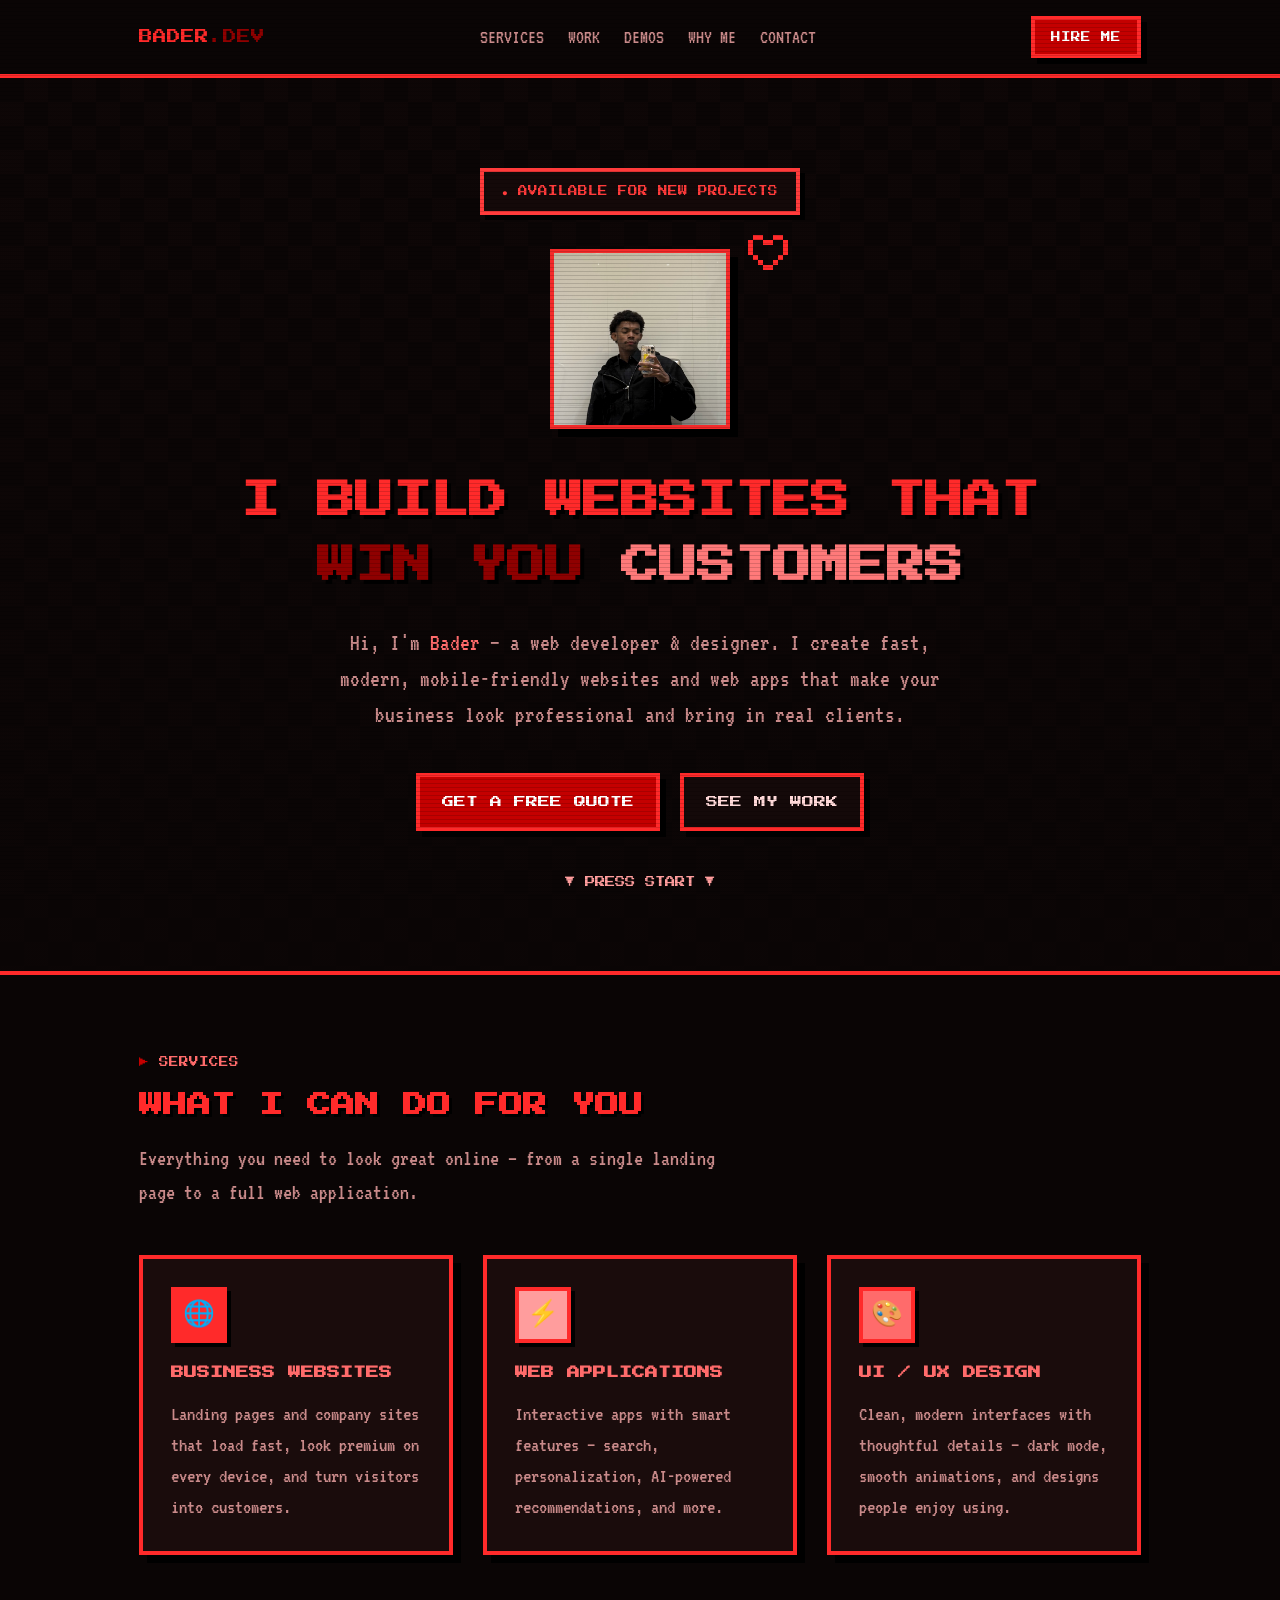
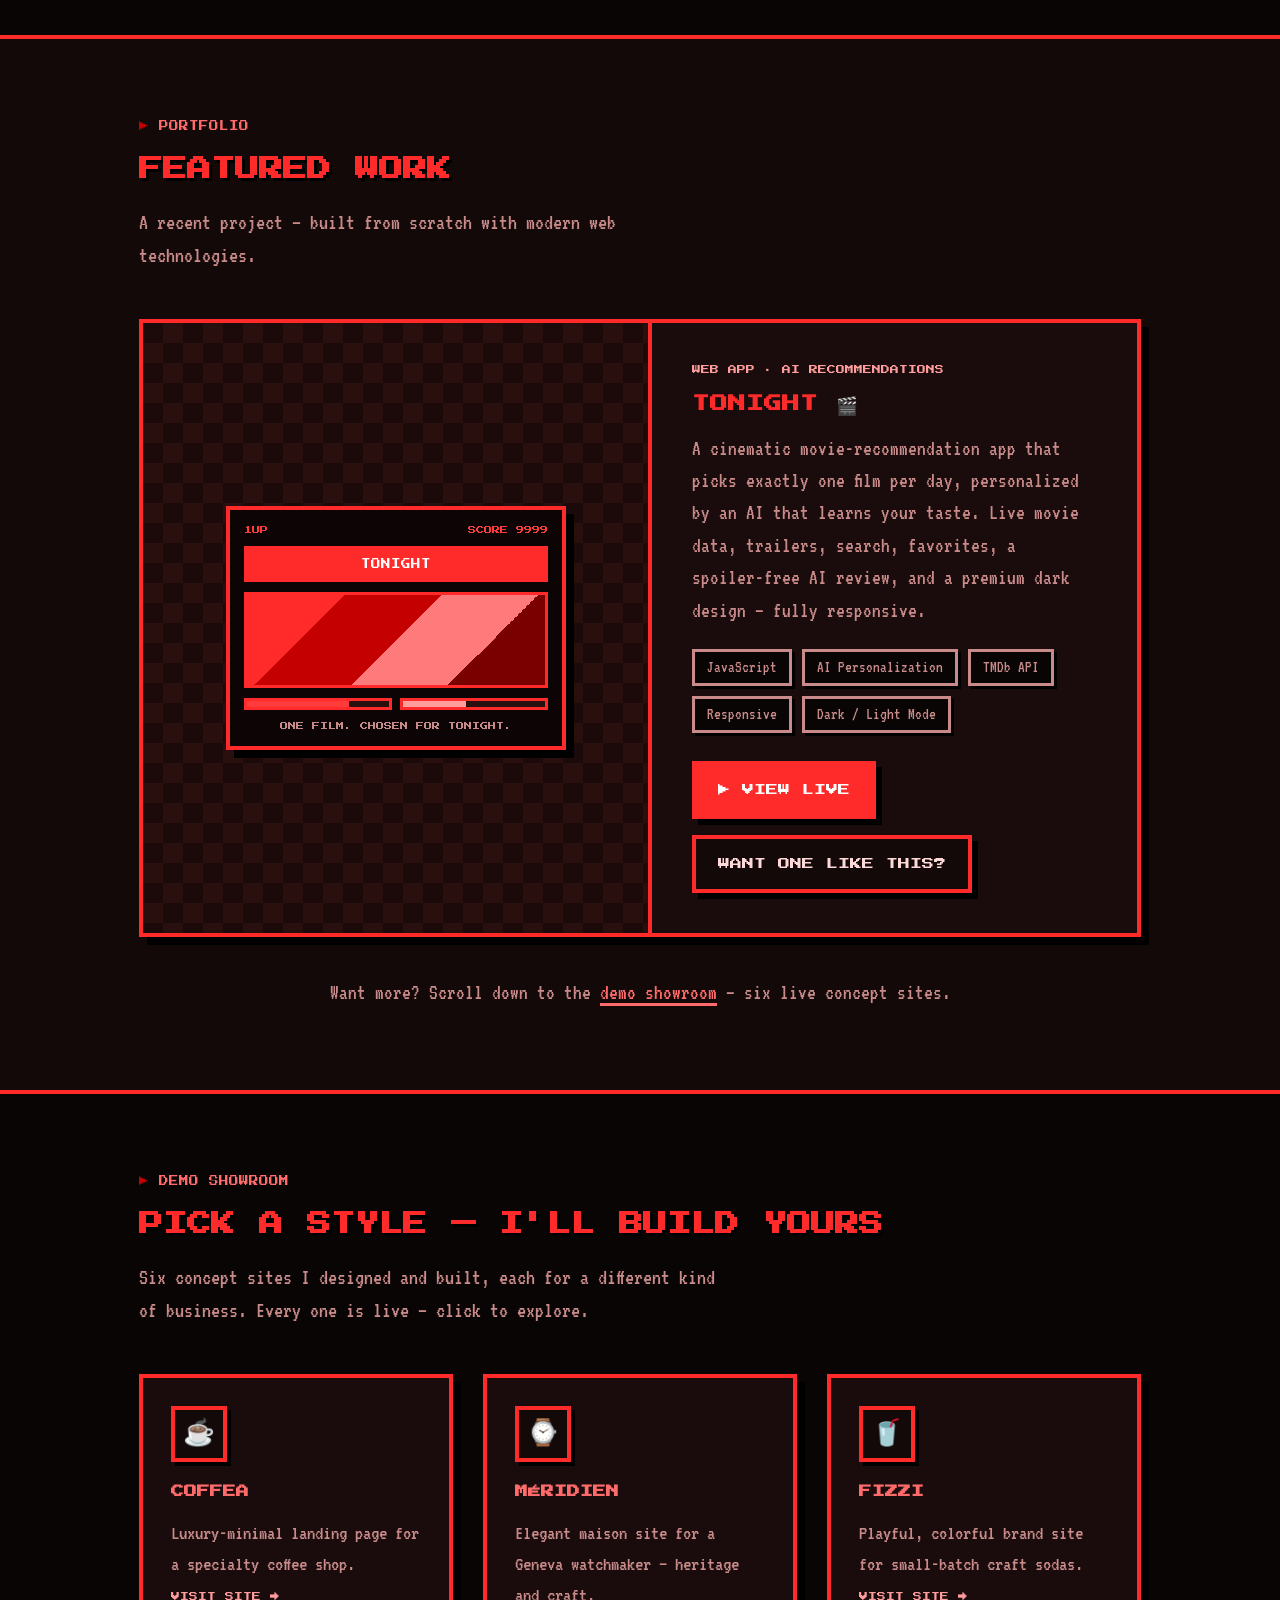
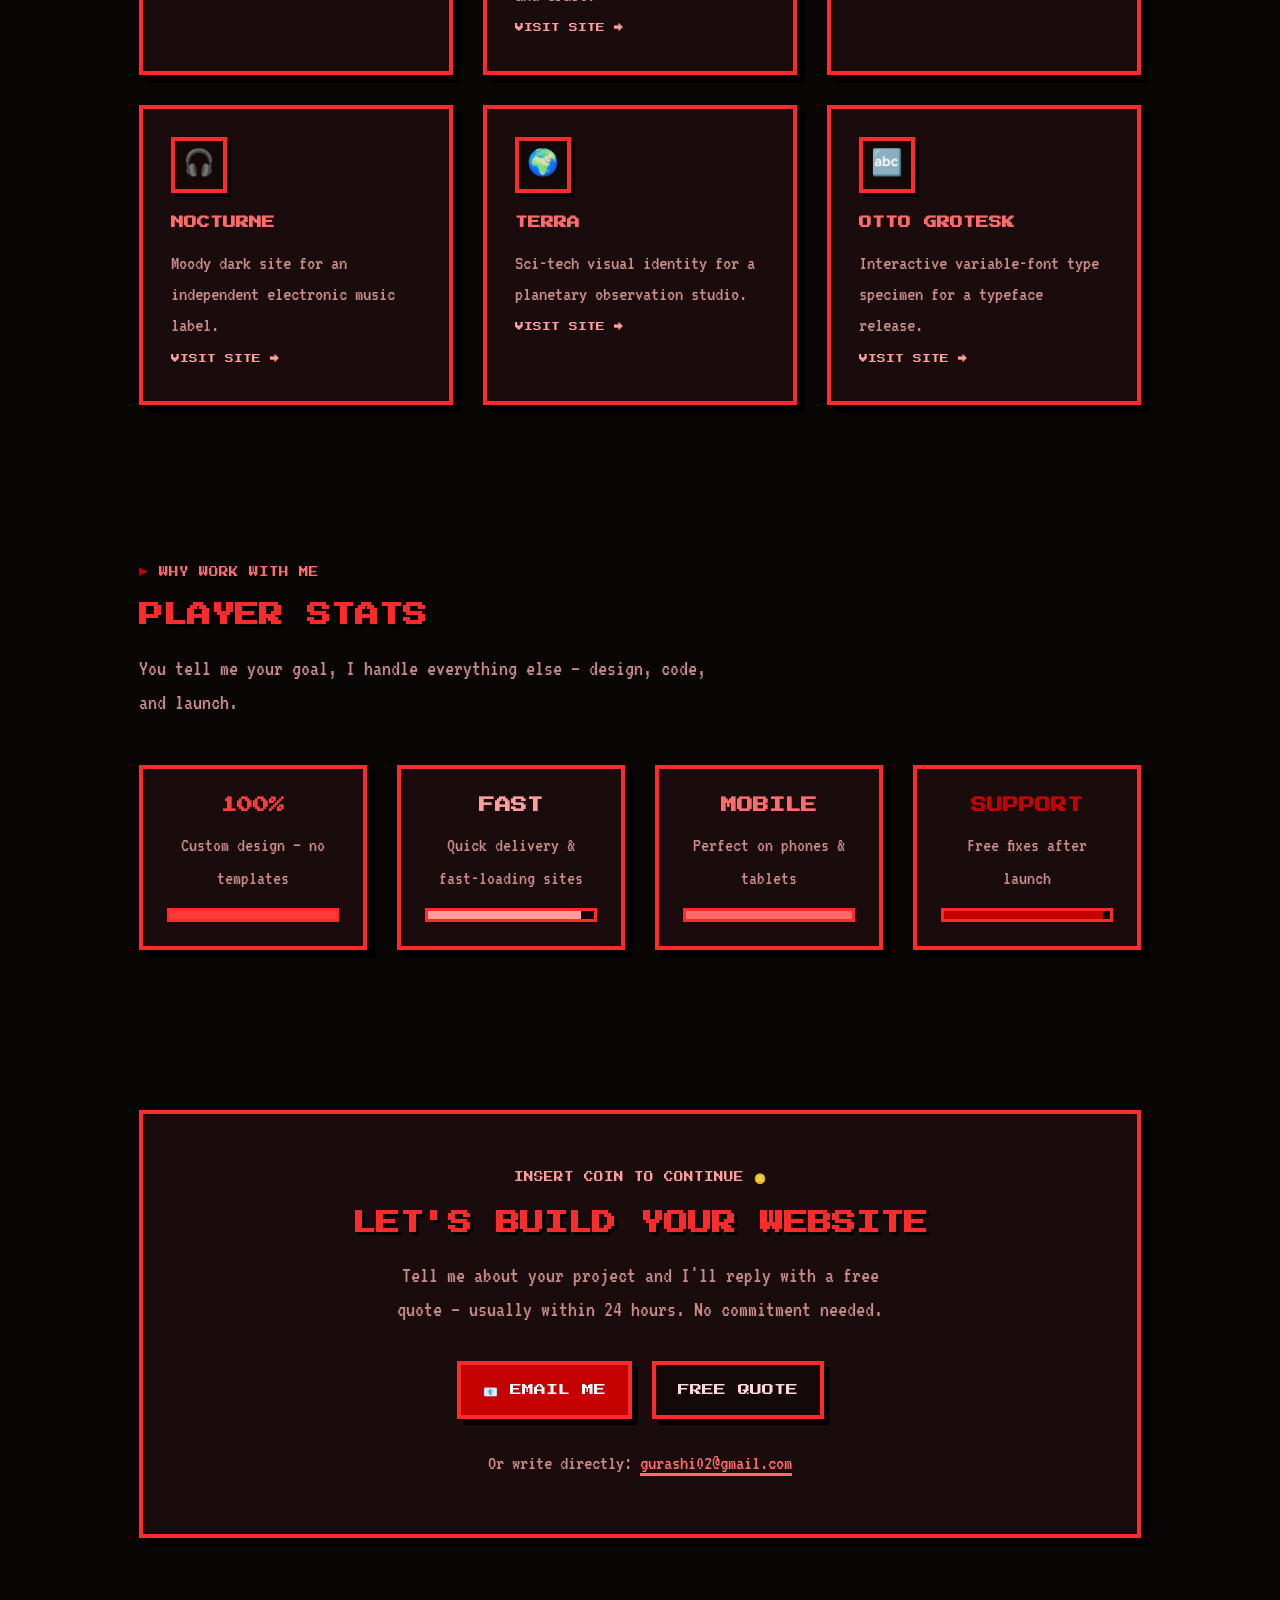
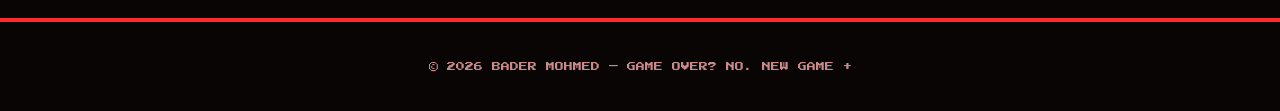
==== index.html @ b9f8f9d8 "Portfolio + six live demo sites Co-Authored-By: Claude Fable 5 <noreply@anthropic.com>" ====
<!DOCTYPE html>
<html lang="en">
<head>
<meta charset="UTF-8" />
<meta name="viewport" content="width=device-width, initial-scale=1.0" />
<title>Bader Mohmed — Web Developer & Designer</title>
<meta name="description" content="I build fast, beautiful websites and web apps that help businesses grow. See my work and get in touch." />
<link rel="preconnect" href="https://fonts.googleapis.com" />
<link rel="preconnect" href="https://fonts.gstatic.com" crossorigin />
<link href="https://fonts.googleapis.com/css2?family=Press+Start+2P&family=VT323&display=swap" rel="stylesheet" />
<style>
  :root {
    --bg: #0a0505;
    --bg-soft: #140909;
    --card: #1a0c0c;
    --text: #ffd9d9;
    --muted: #c98a8a;
    --accent: #ff2a2a;
    --accent-2: #c40000;
    --cyan: #ff6b6b;
    --amber: #ff9d9d;
    --green: #ff3b3b;
    --border: #ff2a2a;
    --px-font: "Press Start 2P", monospace;
    --body-font: "VT323", monospace;
  }
  * { margin: 0; padding: 0; box-sizing: border-box; }
  html { scroll-behavior: smooth; }
  body {
    background: var(--bg);
    color: var(--text);
    font-family: var(--body-font);
    font-size: 1.35rem;
    line-height: 1.5;
    overflow-x: hidden;
    image-rendering: pixelated;
  }
  /* subtle CRT scanlines */
  body::after {
    content: "";
    position: fixed; inset: 0; pointer-events: none; z-index: 100;
    background: repeating-linear-gradient(
      0deg, rgba(0,0,0,.14) 0px, rgba(0,0,0,.14) 1px,
      transparent 1px, transparent 4px);
  }
  a { color: inherit; text-decoration: none; }
  .container { max-width: 1050px; margin: 0 auto; padding: 0 24px; }

  /* ---------- Pixel building blocks ---------- */
  .px-box {
    border: 4px solid var(--border);
    box-shadow: 8px 8px 0 #000;
    background: var(--card);
  }
  .btn {
    display: inline-block;
    font-family: var(--px-font);
    font-size: .75rem;
    padding: 16px 22px;
    border: 4px solid var(--border);
    box-shadow: 6px 6px 0 #000;
    cursor: pointer;
    transition: none;
    text-transform: uppercase;
  }
  .btn:hover { transform: translate(2px, 2px); box-shadow: 4px 4px 0 #000; }
  .btn:active { transform: translate(6px, 6px); box-shadow: 0 0 0 #000; }
  .btn-primary { background: var(--accent-2); color: #fff; }
  .btn-secondary { background: var(--accent); color: #fff; }
  .btn-ghost { background: var(--bg-soft); color: var(--text); }

  /* ---------- Nav ---------- */
  nav {
    position: sticky; top: 0; z-index: 50;
    background: var(--bg);
    border-bottom: 4px solid var(--border);
  }
  .nav-inner {
    display: flex; align-items: center; justify-content: space-between;
    padding: 16px 24px; max-width: 1050px; margin: 0 auto;
  }
  .logo { font-family: var(--px-font); font-size: .85rem; color: var(--accent); }
  .logo span { color: #8f0000; }
  .nav-links { display: flex; gap: 24px; font-size: 1.25rem; color: var(--muted); text-transform: uppercase; }
  .nav-links a:hover { color: var(--cyan); }
  .nav-cta { padding: 10px 16px; font-size: .6rem; }

  /* ---------- Hero ---------- */
  header {
    position: relative;
    padding: 90px 0 80px;
    text-align: center;
    background:
      linear-gradient(rgba(10,5,5,.82), rgba(10,5,5,.95)),
      repeating-conic-gradient(#1f0d0d 0% 25%, #0a0505 0% 50%) 0 0 / 48px 48px;
    border-bottom: 4px solid var(--border);
  }
  .badge {
    display: inline-block;
    font-family: var(--px-font); font-size: .6rem;
    padding: 12px 18px; margin-bottom: 34px;
    background: var(--bg-soft); color: var(--green);
    border: 4px solid var(--green);
    box-shadow: 5px 5px 0 #000;
  }
  .badge .dot { animation: blink 1s steps(2, start) infinite; }
  @keyframes blink { to { visibility: hidden; } }
  h1 {
    font-family: var(--px-font);
    font-size: clamp(1.3rem, 4.2vw, 2.4rem);
    line-height: 1.7;
    margin-bottom: 26px;
    color: var(--accent);
    text-shadow: 4px 4px 0 #000;
  }
  h1 .p1 { color: #ff7a7a; }
  h1 .p2 { color: #8f0000; }
  .sub {
    color: var(--muted); font-size: 1.5rem; max-width: 640px; margin: 0 auto 40px;
  }
  .sub b { color: var(--cyan); font-weight: normal; }
  .hero-actions { display: flex; gap: 20px; justify-content: center; flex-wrap: wrap; }
  .press-start {
    margin-top: 44px;
    font-family: var(--px-font); font-size: .65rem; color: var(--amber);
    animation: blink 1.2s steps(2, start) infinite;
  }

  /* hero photo in a pixel frame */
  .avatar-wrap { position: relative; width: 180px; margin: 0 auto 40px; }
  .avatar {
    display: block; width: 180px; aspect-ratio: 1 / 1;
    object-fit: cover; object-position: 50% 20%;
    image-rendering: auto;
    border: 4px solid var(--border);
    box-shadow: 8px 8px 0 #000;
    filter: saturate(.9) contrast(1.05);
  }
  /* small pixel heart pinned to the frame corner */
  .avatar-heart {
    position: absolute; top: -14px; right: -18px;
    width: 5px; height: 5px;
    box-shadow:
      10px 0 var(--accent), 15px 0 var(--accent), 30px 0 var(--accent), 35px 0 var(--accent),
      5px 5px var(--accent), 20px 5px var(--accent), 25px 5px var(--accent), 40px 5px var(--accent),
      5px 10px var(--accent), 40px 10px var(--accent),
      5px 15px var(--accent), 40px 15px var(--accent),
      10px 20px var(--accent), 35px 20px var(--accent),
      15px 25px var(--accent), 30px 25px var(--accent),
      20px 30px var(--accent), 25px 30px var(--accent);
  }

  /* ---------- Sections ---------- */
  section { padding: 80px 0; }
  .section-tag {
    font-family: var(--px-font); font-size: .6rem;
    color: var(--cyan); margin-bottom: 16px; text-transform: uppercase;
  }
  .section-tag::before { content: "▶ "; color: var(--accent-2); }
  h2 {
    font-family: var(--px-font);
    font-size: clamp(1rem, 3vw, 1.5rem);
    line-height: 1.7; margin-bottom: 16px;
    color: var(--accent);
    text-shadow: 3px 3px 0 #000;
  }
  .section-sub { color: var(--muted); font-size: 1.4rem; max-width: 600px; margin-bottom: 46px; }

  /* ---------- Services ---------- */
  .grid-3 { display: grid; grid-template-columns: repeat(auto-fit, minmax(260px, 1fr)); gap: 30px; }
  .card { padding: 28px; }
  .card:hover { transform: translate(2px, 2px); box-shadow: 6px 6px 0 #000; }
  .card .icon {
    width: 56px; height: 56px;
    display: flex; align-items: center; justify-content: center;
    font-size: 1.6rem; margin-bottom: 20px;
    border: 4px solid var(--border); box-shadow: 4px 4px 0 #000;
  }
  .card:nth-child(1) .icon { background: var(--accent); }
  .card:nth-child(2) .icon { background: var(--amber); }
  .card:nth-child(3) .icon { background: var(--cyan); }
  .card h3 { font-family: var(--px-font); font-size: .8rem; line-height: 1.6; margin-bottom: 14px; color: var(--cyan); }
  .card p { color: var(--muted); font-size: 1.3rem; }

  /* ---------- Work ---------- */
  .work { background: var(--bg-soft); border-top: 4px solid var(--border); border-bottom: 4px solid var(--border); }
  .project {
    display: grid; grid-template-columns: 1.05fr 1fr; gap: 0;
    overflow: hidden;
  }
  .project-visual {
    background:
      repeating-conic-gradient(#2a0f0f 0% 25%, #1c0a0a 0% 50%) 0 0 / 40px 40px;
    display: flex; align-items: center; justify-content: center;
    min-height: 300px; border-right: 4px solid var(--border);
    padding: 30px;
  }
  .arcade {
    width: 100%; max-width: 340px;
    background: #0d0505; border: 4px solid var(--border);
    box-shadow: 8px 8px 0 #000;
    padding: 14px;
    font-family: var(--px-font);
  }
  .arcade .screen-top {
    display: flex; justify-content: space-between;
    font-size: .5rem; color: var(--green); margin-bottom: 10px;
  }
  .arcade .marquee {
    background: var(--accent); color: #fff; text-align: center;
    font-size: .6rem; padding: 8px 4px; border: 3px solid var(--border);
    margin-bottom: 10px;
  }
  .arcade .poster {
    height: 96px; margin-bottom: 10px; border: 3px solid var(--border);
    background:
      linear-gradient(135deg, #ff2a2a 0 25%, #c40000 25% 50%, #ff7a7a 50% 75%, #7a0000 75% 100%);
  }
  .arcade .row { display: flex; gap: 8px; }
  .arcade .bar { flex: 1; height: 12px; border: 3px solid var(--border); background: #2a0f0f; position: relative; }
  .arcade .bar i { position: absolute; inset: 0; width: 72%; background: var(--green); }
  .arcade .bar.b2 i { width: 45%; background: var(--amber); }
  .arcade .caption { font-size: .5rem; color: var(--muted); margin-top: 10px; text-align: center; }
  .project-info { padding: 40px; }
  .project-info .kind { font-family: var(--px-font); font-size: .55rem; color: var(--amber); margin-bottom: 14px; text-transform: uppercase; }
  .project-info h3 { font-family: var(--px-font); font-size: 1.1rem; margin-bottom: 16px; color: var(--accent); }
  .project-info p { color: var(--muted); font-size: 1.35rem; margin-bottom: 22px; }
  .tags { display: flex; flex-wrap: wrap; gap: 10px; margin-bottom: 28px; }
  .tags span {
    font-size: 1.05rem; padding: 3px 12px;
    background: var(--bg); border: 3px solid var(--muted); color: var(--muted);
    box-shadow: 3px 3px 0 #000;
  }
  .more-note {
    margin-top: 40px; text-align: center; color: var(--muted); font-size: 1.35rem;
  }
  .more-note a { color: var(--cyan); border-bottom: 3px solid var(--cyan); }
  .project-actions { display: flex; gap: 16px; flex-wrap: wrap; }

  /* ---------- Demo showroom ---------- */
  .demo-card { display: block; }
  .demo-card .visit {
    display: inline-block; margin-top: 6px;
    font-family: var(--px-font); font-size: .55rem; color: var(--amber);
  }
  .demo-card:hover .visit { color: var(--cyan); }
  .demo-card .icon { background: var(--bg-soft) !important; }

  /* ---------- Why me (stats as game HUD) ---------- */
  .stats { display: grid; grid-template-columns: repeat(auto-fit, minmax(200px, 1fr)); gap: 30px; }
  .stat { padding: 24px; text-align: center; }
  .stat b {
    display: block; font-family: var(--px-font); font-size: 1rem;
    margin-bottom: 12px;
  }
  .stat:nth-child(1) b { color: var(--green); }
  .stat:nth-child(2) b { color: var(--amber); }
  .stat:nth-child(3) b { color: var(--cyan); }
  .stat:nth-child(4) b { color: var(--accent-2); }
  .stat span { color: var(--muted); font-size: 1.25rem; }
  .hp { margin-top: 14px; height: 14px; border: 3px solid var(--border); background: #0d0505; position: relative; }
  .hp i { position: absolute; inset: 0; background: var(--green); }
  .stat:nth-child(2) .hp i { background: var(--amber); width: 92%; }
  .stat:nth-child(3) .hp i { background: var(--cyan); width: 100%; }
  .stat:nth-child(4) .hp i { background: var(--accent-2); width: 96%; }

  /* ---------- Contact ---------- */
  .contact-card {
    padding: 56px 40px; text-align: center;
    background: var(--card);
  }
  .contact-card h2 { margin-bottom: 16px; }
  .contact-card p { color: var(--muted); font-size: 1.4rem; max-width: 520px; margin: 0 auto 34px; }
  .contact-actions { display: flex; gap: 20px; justify-content: center; flex-wrap: wrap; }
  .email-line { margin-top: 28px; color: var(--muted); font-size: 1.3rem; }
  .email-line a { color: var(--cyan); border-bottom: 3px solid var(--cyan); }
  .coin { font-family: var(--px-font); font-size: .6rem; color: var(--amber); margin-bottom: 18px; }

  footer {
    padding: 30px 0; text-align: center; color: var(--muted);
    font-size: 1.2rem; border-top: 4px solid var(--border);
  }
  footer .px { font-family: var(--px-font); font-size: .55rem; }

  @media (max-width: 820px) {
    .nav-links { display: none; }
    .project { grid-template-columns: 1fr; }
    .project-visual { border-right: none; border-bottom: 4px solid var(--border); min-height: 240px; }
    .project-info { padding: 28px 22px; }
    header { padding: 70px 0 60px; }
    section { padding: 60px 0; }
    .px-box { box-shadow: 6px 6px 0 #000; }
  }
</style>
</head>
<body>

<nav>
  <div class="nav-inner">
    <div class="logo">BADER<span>.DEV</span></div>
    <div class="nav-links">
      <a href="#services">Services</a>
      <a href="#work">Work</a>
      <a href="#showroom">Demos</a>
      <a href="#why">Why me</a>
      <a href="#contact">Contact</a>
    </div>
    <a class="btn btn-primary nav-cta" href="#contact">Hire me</a>
  </div>
</nav>

<header>
  <div class="container">
    <div class="badge"><span class="dot">●</span> AVAILABLE FOR NEW PROJECTS</div>
    <div class="avatar-wrap">
      <img class="avatar" src="me.jpg" alt="Bader Mohmed — web developer" />
      <div class="avatar-heart"></div>
    </div>
    <h1>I BUILD WEBSITES THAT<br /><span class="p2">WIN YOU</span> <span class="p1">CUSTOMERS</span></h1>
    <p class="sub">
      Hi, I'm <b>Bader</b> — a web developer &amp; designer. I create fast, modern,
      mobile-friendly websites and web apps that make your business look
      professional and bring in real clients.
    </p>
    <div class="hero-actions">
      <a class="btn btn-primary" href="#contact">Get a free quote</a>
      <a class="btn btn-ghost" href="#work">See my work</a>
    </div>
    <div class="press-start">▼ PRESS START ▼</div>
  </div>
</header>

<section id="services">
  <div class="container">
    <div class="section-tag">Services</div>
    <h2>WHAT I CAN DO FOR YOU</h2>
    <p class="section-sub">Everything you need to look great online — from a single landing page to a full web application.</p>
    <div class="grid-3">
      <div class="card px-box">
        <div class="icon">🌐</div>
        <h3>BUSINESS WEBSITES</h3>
        <p>Landing pages and company sites that load fast, look premium on every device, and turn visitors into customers.</p>
      </div>
      <div class="card px-box">
        <div class="icon">⚡</div>
        <h3>WEB APPLICATIONS</h3>
        <p>Interactive apps with smart features — search, personalization, AI-powered recommendations, and more.</p>
      </div>
      <div class="card px-box">
        <div class="icon">🎨</div>
        <h3>UI / UX DESIGN</h3>
        <p>Clean, modern interfaces with thoughtful details — dark mode, smooth animations, and designs people enjoy using.</p>
      </div>
    </div>
  </div>
</section>

<section id="work" class="work">
  <div class="container">
    <div class="section-tag">Portfolio</div>
    <h2>FEATURED WORK</h2>
    <p class="section-sub">A recent project — built from scratch with modern web technologies.</p>

    <div class="project px-box">
      <div class="project-visual">
        <div class="arcade">
          <div class="screen-top"><span>1UP</span><span>SCORE 9999</span></div>
          <div class="marquee">TONIGHT</div>
          <div class="poster"></div>
          <div class="row">
            <div class="bar"><i></i></div>
            <div class="bar b2"><i></i></div>
          </div>
          <div class="caption">ONE FILM. CHOSEN FOR TONIGHT.</div>
        </div>
      </div>
      <div class="project-info">
        <div class="kind">WEB APP · AI RECOMMENDATIONS</div>
        <h3>TONIGHT 🎬</h3>
        <p>
          A cinematic movie-recommendation app that picks exactly one film per
          day, personalized by an AI that learns your taste. Live movie data,
          trailers, search, favorites, a spoiler-free AI review, and a premium
          dark design — fully responsive.
        </p>
        <div class="tags">
          <span>JavaScript</span><span>AI Personalization</span><span>TMDb API</span>
          <span>Responsive</span><span>Dark / Light Mode</span>
        </div>
        <div class="project-actions">
          <a class="btn btn-secondary" href="https://ninety9999.github.io/tonight/" target="_blank" rel="noopener">▶ View live</a>
          <a class="btn btn-ghost" href="#contact">Want one like this?</a>
        </div>
      </div>
    </div>

    <p class="more-note">Want more? Scroll down to the <a href="#showroom">demo showroom</a> — six live concept sites.</p>
  </div>
</section>

<section id="showroom">
  <div class="container">
    <div class="section-tag">Demo showroom</div>
    <h2>PICK A STYLE — I'LL BUILD YOURS</h2>
    <p class="section-sub">Six concept sites I designed and built, each for a different kind of business. Every one is live — click to explore.</p>
    <div class="grid-3">
      <a class="card px-box demo-card" href="coffea/" target="_blank" rel="noopener">
        <div class="icon">☕</div>
        <h3>COFFEA</h3>
        <p>Luxury-minimal landing page for a specialty coffee shop.</p>
        <span class="visit">VISIT SITE →</span>
      </a>
      <a class="card px-box demo-card" href="meridien/" target="_blank" rel="noopener">
        <div class="icon">⌚</div>
        <h3>MÉRIDIEN</h3>
        <p>Elegant maison site for a Geneva watchmaker — heritage and craft.</p>
        <span class="visit">VISIT SITE →</span>
      </a>
      <a class="card px-box demo-card" href="bonbon/" target="_blank" rel="noopener">
        <div class="icon">🥤</div>
        <h3>FIZZI</h3>
        <p>Playful, colorful brand site for small-batch craft sodas.</p>
        <span class="visit">VISIT SITE →</span>
      </a>
      <a class="card px-box demo-card" href="nocturne/" target="_blank" rel="noopener">
        <div class="icon">🎧</div>
        <h3>NOCTURNE</h3>
        <p>Moody dark site for an independent electronic music label.</p>
        <span class="visit">VISIT SITE →</span>
      </a>
      <a class="card px-box demo-card" href="terra/" target="_blank" rel="noopener">
        <div class="icon">🌍</div>
        <h3>TERRA</h3>
        <p>Sci-tech visual identity for a planetary observation studio.</p>
        <span class="visit">VISIT SITE →</span>
      </a>
      <a class="card px-box demo-card" href="otto/" target="_blank" rel="noopener">
        <div class="icon">🔤</div>
        <h3>OTTO GROTESK</h3>
        <p>Interactive variable-font type specimen for a typeface release.</p>
        <span class="visit">VISIT SITE →</span>
      </a>
    </div>
  </div>
</section>

<section id="why">
  <div class="container">
    <div class="section-tag">Why work with me</div>
    <h2>PLAYER STATS</h2>
    <p class="section-sub">You tell me your goal, I handle everything else — design, code, and launch.</p>
    <div class="stats">
      <div class="stat px-box"><b>100%</b><span>Custom design — no templates</span><div class="hp"><i></i></div></div>
      <div class="stat px-box"><b>FAST</b><span>Quick delivery &amp; fast-loading sites</span><div class="hp"><i></i></div></div>
      <div class="stat px-box"><b>MOBILE</b><span>Perfect on phones &amp; tablets</span><div class="hp"><i></i></div></div>
      <div class="stat px-box"><b>SUPPORT</b><span>Free fixes after launch</span><div class="hp"><i></i></div></div>
    </div>
  </div>
</section>

<section id="contact">
  <div class="container">
    <div class="contact-card px-box">
      <div class="coin">INSERT COIN TO CONTINUE 🪙</div>
      <h2>LET'S BUILD YOUR WEBSITE</h2>
      <p>Tell me about your project and I'll reply with a free quote — usually within 24 hours. No commitment needed.</p>
      <div class="contact-actions">
        <a class="btn btn-primary" href="mailto:gurashi02@gmail.com?subject=Website%20project%20inquiry">📧 Email me</a>
        <a class="btn btn-ghost" href="mailto:gurashi02@gmail.com?subject=Free%20quote%20request&body=Hi%20Bader%2C%0A%0AI%20need%20a%20website%20for...">Free quote</a>
      </div>
      <div class="email-line">Or write directly: <a href="mailto:gurashi02@gmail.com">gurashi02@gmail.com</a></div>
    </div>
  </div>
</section>

<footer>
  <div class="container">
    <span class="px">© 2026 BADER MOHMED — GAME OVER? NO. NEW GAME +</span>
  </div>
</footer>

</body>
</html>
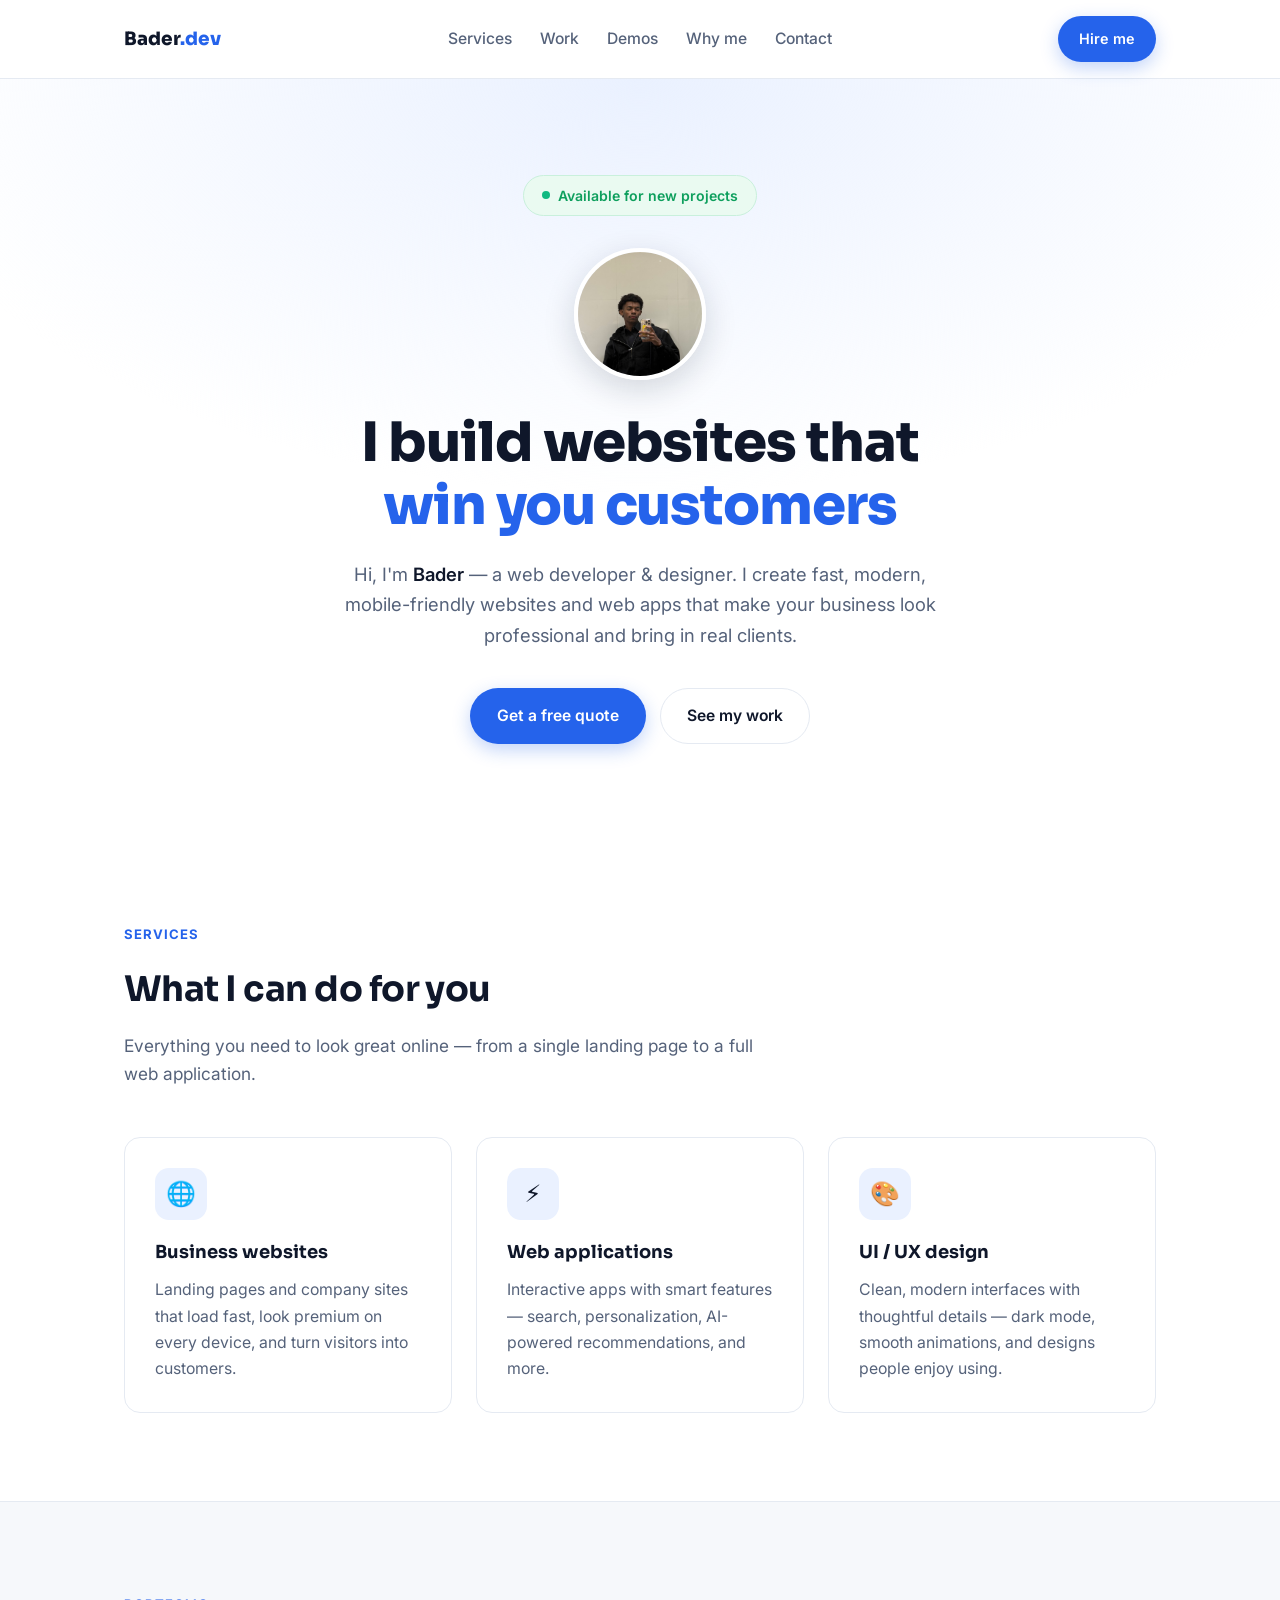
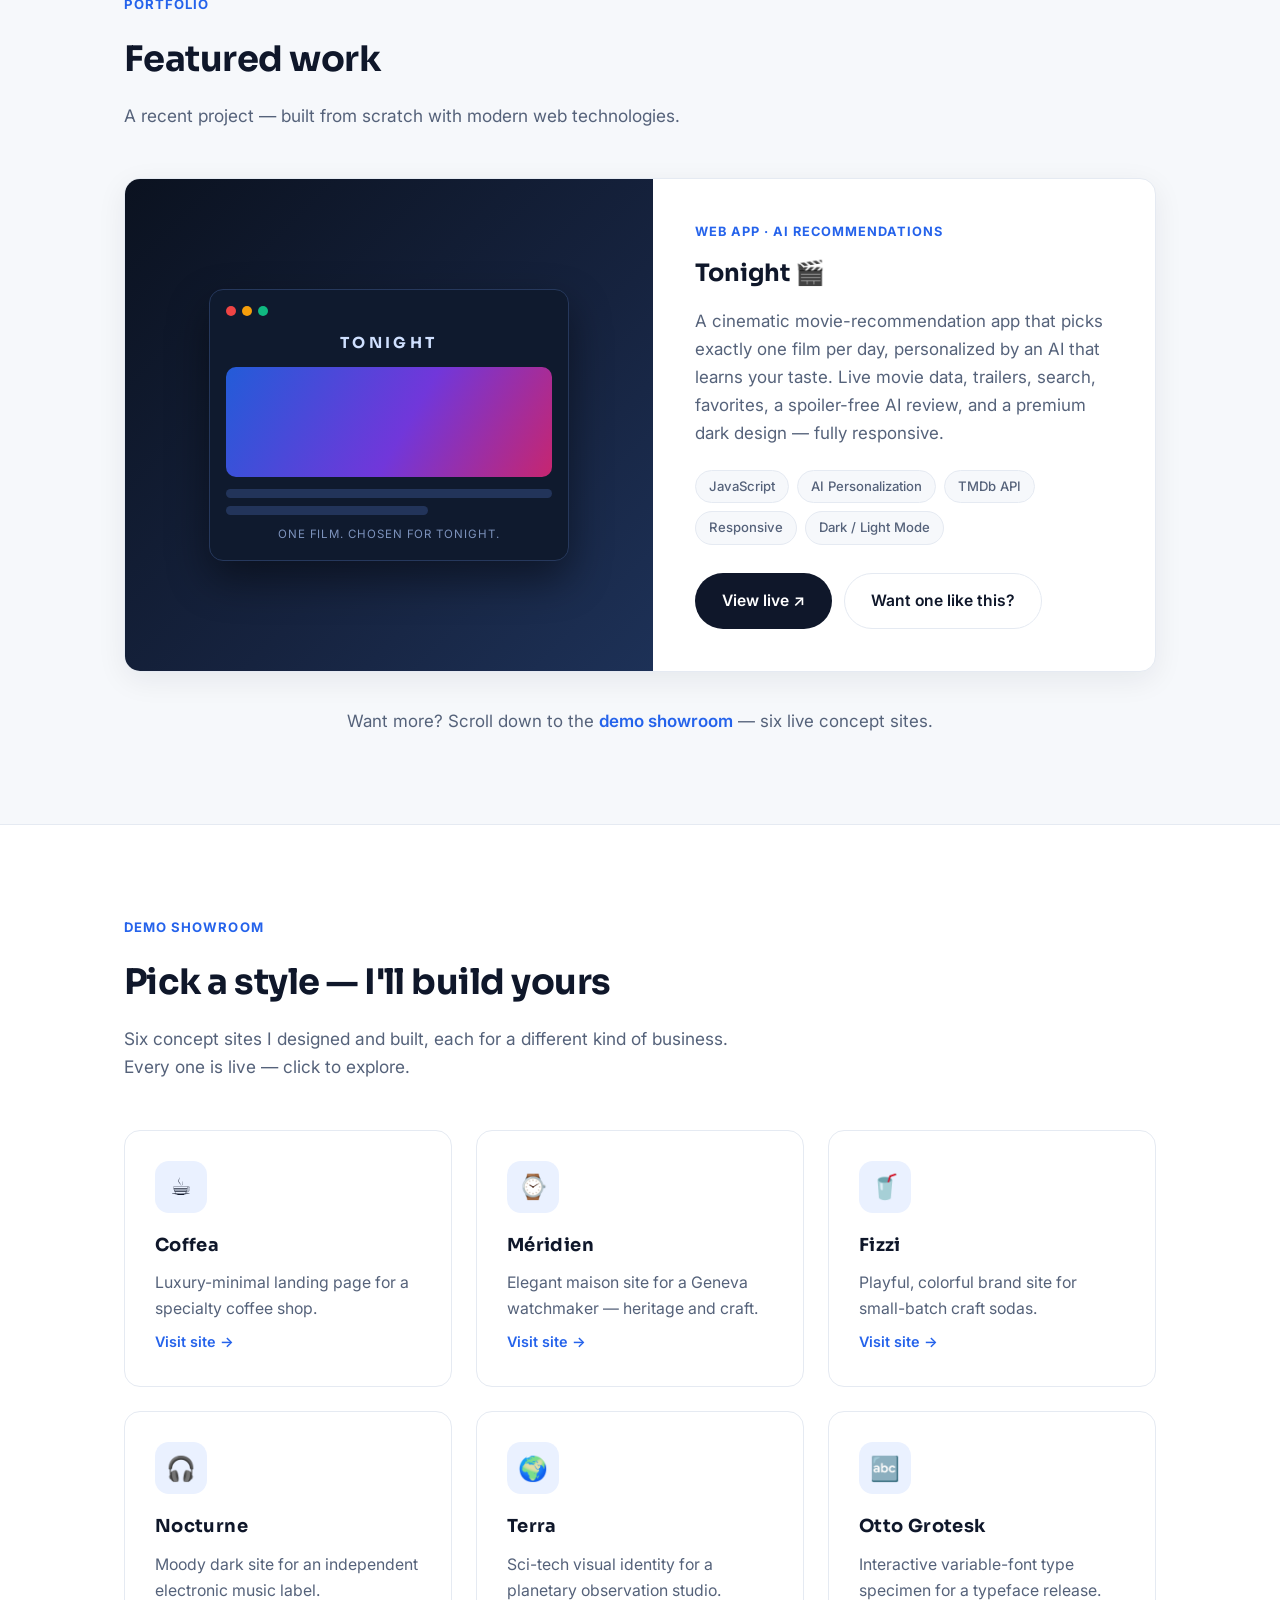
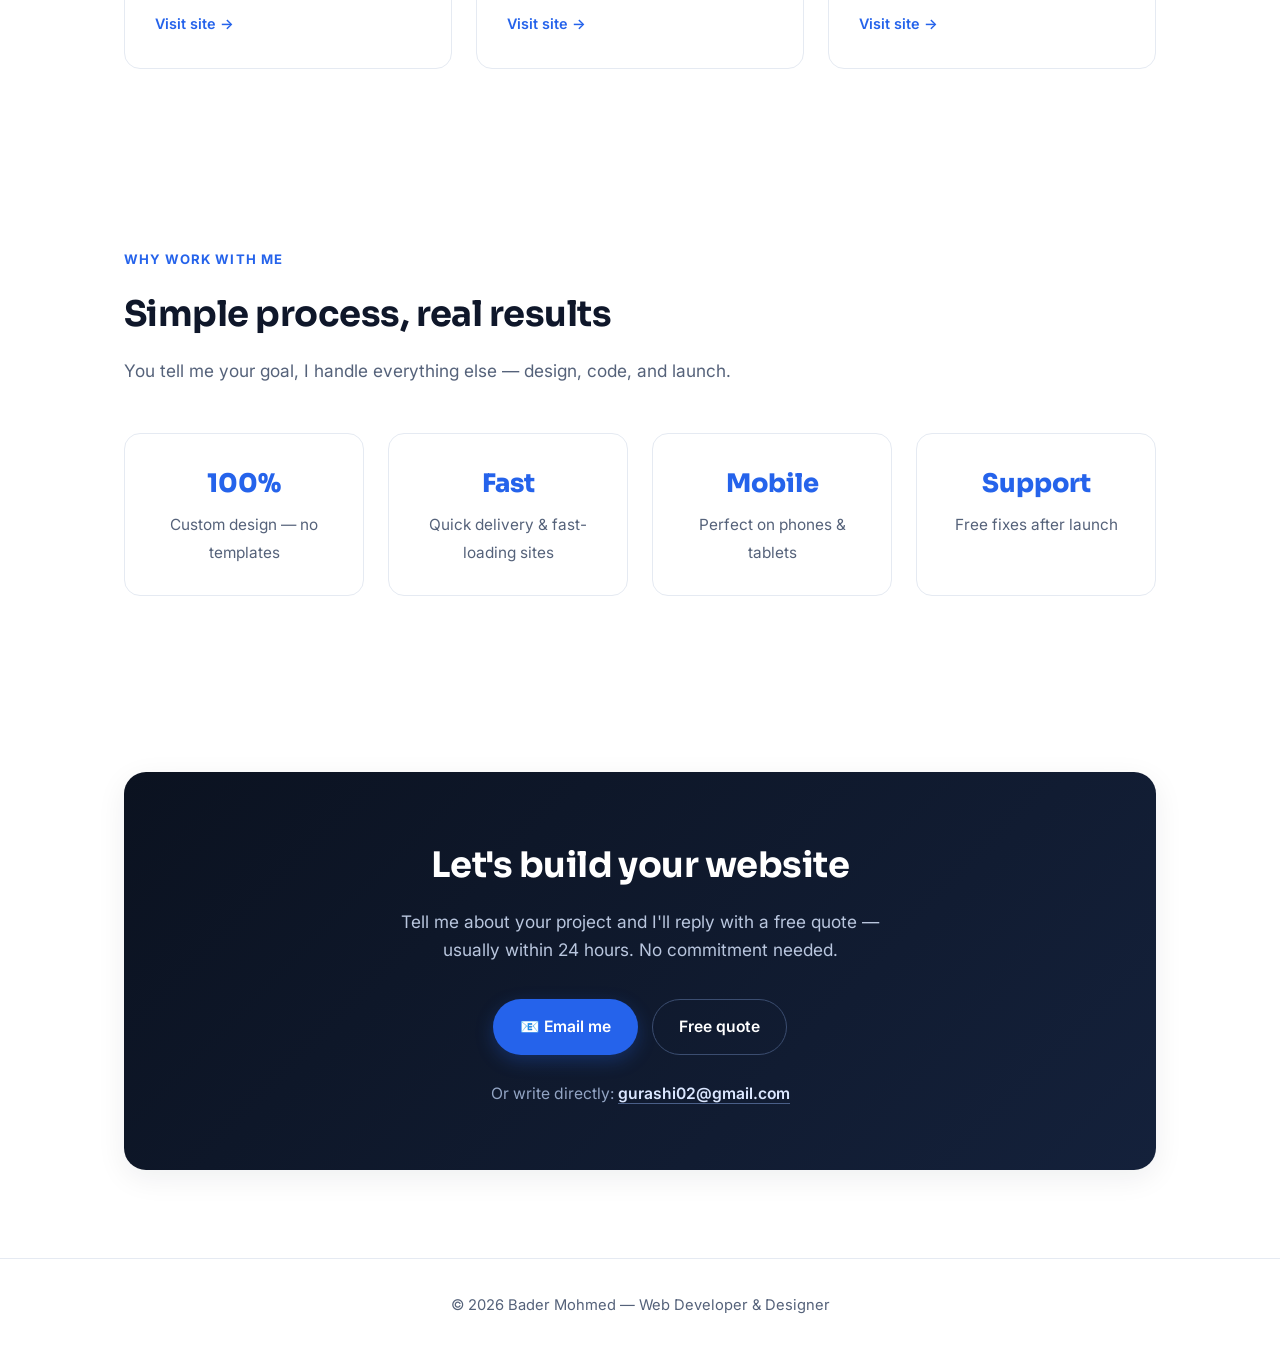
==== commit b6b4d0fd: "Redesign portfolio: clean professional look Co-Authored-By: Claude Fable 5 <noreply@anthropic.com>" ====
--- a/index.html
+++ b/index.html
@@ -7,22 +7,22 @@
 <meta name="description" content="I build fast, beautiful websites and web apps that help businesses grow. See my work and get in touch." />
 <link rel="preconnect" href="https://fonts.googleapis.com" />
 <link rel="preconnect" href="https://fonts.gstatic.com" crossorigin />
-<link href="https://fonts.googleapis.com/css2?family=Press+Start+2P&family=VT323&display=swap" rel="stylesheet" />
+<link href="https://fonts.googleapis.com/css2?family=Inter:wght@400;500;600;700;800&family=Sora:wght@600;700;800&display=swap" rel="stylesheet" />
 <style>
   :root {
-    --bg: #0a0505;
-    --bg-soft: #140909;
-    --card: #1a0c0c;
-    --text: #ffd9d9;
-    --muted: #c98a8a;
-    --accent: #ff2a2a;
-    --accent-2: #c40000;
-    --cyan: #ff6b6b;
-    --amber: #ff9d9d;
-    --green: #ff3b3b;
-    --border: #ff2a2a;
-    --px-font: "Press Start 2P", monospace;
-    --body-font: "VT323", monospace;
+    --bg: #ffffff;
+    --bg-soft: #f6f8fb;
+    --card: #ffffff;
+    --text: #0f172a;
+    --muted: #55627a;
+    --accent: #2563eb;
+    --accent-dark: #1d4ed8;
+    --accent-soft: #eaf1ff;
+    --border: #e5eaf2;
+    --shadow: 0 8px 30px rgba(15, 23, 42, .07);
+    --radius: 16px;
+    --head-font: "Sora", "Inter", sans-serif;
+    --body-font: "Inter", system-ui, sans-serif;
   }
   * { margin: 0; padding: 0; box-sizing: border-box; }
   html { scroll-behavior: smooth; }
@@ -30,266 +30,227 @@
     background: var(--bg);
     color: var(--text);
     font-family: var(--body-font);
-    font-size: 1.35rem;
-    line-height: 1.5;
-    overflow-x: hidden;
-    image-rendering: pixelated;
-  }
-  /* subtle CRT scanlines */
-  body::after {
-    content: "";
-    position: fixed; inset: 0; pointer-events: none; z-index: 100;
-    background: repeating-linear-gradient(
-      0deg, rgba(0,0,0,.14) 0px, rgba(0,0,0,.14) 1px,
-      transparent 1px, transparent 4px);
+    font-size: 1.06rem;
+    line-height: 1.65;
+    -webkit-font-smoothing: antialiased;
   }
   a { color: inherit; text-decoration: none; }
-  .container { max-width: 1050px; margin: 0 auto; padding: 0 24px; }
-
-  /* ---------- Pixel building blocks ---------- */
-  .px-box {
-    border: 4px solid var(--border);
-    box-shadow: 8px 8px 0 #000;
-    background: var(--card);
-  }
+  .container { max-width: 1080px; margin: 0 auto; padding: 0 24px; }
+
   .btn {
     display: inline-block;
-    font-family: var(--px-font);
-    font-size: .75rem;
-    padding: 16px 22px;
-    border: 4px solid var(--border);
-    box-shadow: 6px 6px 0 #000;
+    font-weight: 600;
+    font-size: .98rem;
+    padding: 14px 26px;
+    border-radius: 999px;
+    border: 1px solid transparent;
+    transition: all .18s ease;
     cursor: pointer;
-    transition: none;
-    text-transform: uppercase;
-  }
-  .btn:hover { transform: translate(2px, 2px); box-shadow: 4px 4px 0 #000; }
-  .btn:active { transform: translate(6px, 6px); box-shadow: 0 0 0 #000; }
-  .btn-primary { background: var(--accent-2); color: #fff; }
-  .btn-secondary { background: var(--accent); color: #fff; }
-  .btn-ghost { background: var(--bg-soft); color: var(--text); }
+  }
+  .btn-primary { background: var(--accent); color: #fff; box-shadow: 0 6px 18px rgba(37, 99, 235, .28); }
+  .btn-primary:hover { background: var(--accent-dark); transform: translateY(-2px); }
+  .btn-secondary { background: var(--text); color: #fff; }
+  .btn-secondary:hover { background: #1e293b; transform: translateY(-2px); }
+  .btn-ghost { background: #fff; color: var(--text); border-color: var(--border); }
+  .btn-ghost:hover { border-color: var(--accent); color: var(--accent); transform: translateY(-2px); }
 
   /* ---------- Nav ---------- */
   nav {
     position: sticky; top: 0; z-index: 50;
-    background: var(--bg);
-    border-bottom: 4px solid var(--border);
+    background: rgba(255, 255, 255, .85);
+    backdrop-filter: blur(12px);
+    border-bottom: 1px solid var(--border);
   }
   .nav-inner {
     display: flex; align-items: center; justify-content: space-between;
-    padding: 16px 24px; max-width: 1050px; margin: 0 auto;
-  }
-  .logo { font-family: var(--px-font); font-size: .85rem; color: var(--accent); }
-  .logo span { color: #8f0000; }
-  .nav-links { display: flex; gap: 24px; font-size: 1.25rem; color: var(--muted); text-transform: uppercase; }
-  .nav-links a:hover { color: var(--cyan); }
-  .nav-cta { padding: 10px 16px; font-size: .6rem; }
+    padding: 16px 24px; max-width: 1080px; margin: 0 auto;
+  }
+  .logo { font-family: var(--head-font); font-weight: 800; font-size: 1.15rem; }
+  .logo span { color: var(--accent); }
+  .nav-links { display: flex; gap: 28px; font-size: .98rem; font-weight: 500; color: var(--muted); }
+  .nav-links a:hover { color: var(--accent); }
+  .nav-cta { padding: 10px 20px; font-size: .9rem; }
 
   /* ---------- Hero ---------- */
   header {
-    position: relative;
-    padding: 90px 0 80px;
+    padding: 96px 0 88px;
     text-align: center;
     background:
-      linear-gradient(rgba(10,5,5,.82), rgba(10,5,5,.95)),
-      repeating-conic-gradient(#1f0d0d 0% 25%, #0a0505 0% 50%) 0 0 / 48px 48px;
-    border-bottom: 4px solid var(--border);
+      radial-gradient(60% 55% at 50% 0%, var(--accent-soft) 0%, rgba(234, 241, 255, 0) 100%),
+      var(--bg);
   }
   .badge {
+    display: inline-flex; align-items: center; gap: 8px;
+    font-size: .88rem; font-weight: 600;
+    padding: 8px 18px; margin-bottom: 32px;
+    background: #eafaf1; color: #0e9f5d;
+    border: 1px solid #c9f0dc; border-radius: 999px;
+  }
+  .badge .dot { width: 8px; height: 8px; border-radius: 50%; background: #10b981; animation: pulse 1.6s ease infinite; }
+  @keyframes pulse { 50% { opacity: .35; } }
+  .avatar {
+    display: block; width: 132px; aspect-ratio: 1 / 1; margin: 0 auto 32px;
+    object-fit: cover; object-position: 50% 20%;
+    border-radius: 50%;
+    border: 4px solid #fff;
+    box-shadow: 0 10px 32px rgba(15, 23, 42, .16);
+  }
+  h1 {
+    font-family: var(--head-font);
+    font-weight: 800;
+    font-size: clamp(2.1rem, 5vw, 3.4rem);
+    line-height: 1.15;
+    letter-spacing: -.02em;
+    margin-bottom: 22px;
+  }
+  h1 em { font-style: normal; color: var(--accent); }
+  .sub { color: var(--muted); font-size: 1.15rem; max-width: 620px; margin: 0 auto 38px; }
+  .sub b { color: var(--text); font-weight: 600; }
+  .hero-actions { display: flex; gap: 14px; justify-content: center; flex-wrap: wrap; }
+
+  /* ---------- Sections ---------- */
+  section { padding: 88px 0; }
+  .section-tag {
     display: inline-block;
-    font-family: var(--px-font); font-size: .6rem;
-    padding: 12px 18px; margin-bottom: 34px;
-    background: var(--bg-soft); color: var(--green);
-    border: 4px solid var(--green);
-    box-shadow: 5px 5px 0 #000;
-  }
-  .badge .dot { animation: blink 1s steps(2, start) infinite; }
-  @keyframes blink { to { visibility: hidden; } }
-  h1 {
-    font-family: var(--px-font);
-    font-size: clamp(1.3rem, 4.2vw, 2.4rem);
-    line-height: 1.7;
-    margin-bottom: 26px;
-    color: var(--accent);
-    text-shadow: 4px 4px 0 #000;
-  }
-  h1 .p1 { color: #ff7a7a; }
-  h1 .p2 { color: #8f0000; }
-  .sub {
-    color: var(--muted); font-size: 1.5rem; max-width: 640px; margin: 0 auto 40px;
-  }
-  .sub b { color: var(--cyan); font-weight: normal; }
-  .hero-actions { display: flex; gap: 20px; justify-content: center; flex-wrap: wrap; }
-  .press-start {
-    margin-top: 44px;
-    font-family: var(--px-font); font-size: .65rem; color: var(--amber);
-    animation: blink 1.2s steps(2, start) infinite;
-  }
-
-  /* hero photo in a pixel frame */
-  .avatar-wrap { position: relative; width: 180px; margin: 0 auto 40px; }
-  .avatar {
-    display: block; width: 180px; aspect-ratio: 1 / 1;
-    object-fit: cover; object-position: 50% 20%;
-    image-rendering: auto;
-    border: 4px solid var(--border);
-    box-shadow: 8px 8px 0 #000;
-    filter: saturate(.9) contrast(1.05);
-  }
-  /* small pixel heart pinned to the frame corner */
-  .avatar-heart {
-    position: absolute; top: -14px; right: -18px;
-    width: 5px; height: 5px;
-    box-shadow:
-      10px 0 var(--accent), 15px 0 var(--accent), 30px 0 var(--accent), 35px 0 var(--accent),
-      5px 5px var(--accent), 20px 5px var(--accent), 25px 5px var(--accent), 40px 5px var(--accent),
-      5px 10px var(--accent), 40px 10px var(--accent),
-      5px 15px var(--accent), 40px 15px var(--accent),
-      10px 20px var(--accent), 35px 20px var(--accent),
-      15px 25px var(--accent), 30px 25px var(--accent),
-      20px 30px var(--accent), 25px 30px var(--accent);
-  }
-
-  /* ---------- Sections ---------- */
-  section { padding: 80px 0; }
-  .section-tag {
-    font-family: var(--px-font); font-size: .6rem;
-    color: var(--cyan); margin-bottom: 16px; text-transform: uppercase;
-  }
-  .section-tag::before { content: "▶ "; color: var(--accent-2); }
+    font-size: .82rem; font-weight: 700; letter-spacing: .08em; text-transform: uppercase;
+    color: var(--accent); margin-bottom: 14px;
+  }
   h2 {
-    font-family: var(--px-font);
-    font-size: clamp(1rem, 3vw, 1.5rem);
-    line-height: 1.7; margin-bottom: 16px;
-    color: var(--accent);
-    text-shadow: 3px 3px 0 #000;
-  }
-  .section-sub { color: var(--muted); font-size: 1.4rem; max-width: 600px; margin-bottom: 46px; }
+    font-family: var(--head-font);
+    font-weight: 700;
+    font-size: clamp(1.6rem, 3.4vw, 2.2rem);
+    letter-spacing: -.015em;
+    margin-bottom: 14px;
+  }
+  .section-sub { color: var(--muted); font-size: 1.08rem; max-width: 640px; margin-bottom: 48px; }
 
   /* ---------- Services ---------- */
-  .grid-3 { display: grid; grid-template-columns: repeat(auto-fit, minmax(260px, 1fr)); gap: 30px; }
-  .card { padding: 28px; }
-  .card:hover { transform: translate(2px, 2px); box-shadow: 6px 6px 0 #000; }
+  .grid-3 { display: grid; grid-template-columns: repeat(auto-fit, minmax(270px, 1fr)); gap: 24px; }
+  .card {
+    background: var(--card);
+    border: 1px solid var(--border);
+    border-radius: var(--radius);
+    padding: 30px;
+    transition: all .18s ease;
+  }
+  .card:hover { transform: translateY(-4px); box-shadow: var(--shadow); border-color: #d7e2f5; }
   .card .icon {
-    width: 56px; height: 56px;
+    width: 52px; height: 52px;
     display: flex; align-items: center; justify-content: center;
-    font-size: 1.6rem; margin-bottom: 20px;
-    border: 4px solid var(--border); box-shadow: 4px 4px 0 #000;
-  }
-  .card:nth-child(1) .icon { background: var(--accent); }
-  .card:nth-child(2) .icon { background: var(--amber); }
-  .card:nth-child(3) .icon { background: var(--cyan); }
-  .card h3 { font-family: var(--px-font); font-size: .8rem; line-height: 1.6; margin-bottom: 14px; color: var(--cyan); }
-  .card p { color: var(--muted); font-size: 1.3rem; }
+    font-size: 1.5rem; margin-bottom: 18px;
+    background: var(--accent-soft);
+    border-radius: 14px;
+  }
+  .card h3 { font-family: var(--head-font); font-size: 1.12rem; font-weight: 700; margin-bottom: 10px; }
+  .card p { color: var(--muted); font-size: .99rem; }
 
   /* ---------- Work ---------- */
-  .work { background: var(--bg-soft); border-top: 4px solid var(--border); border-bottom: 4px solid var(--border); }
+  .work { background: var(--bg-soft); border-top: 1px solid var(--border); border-bottom: 1px solid var(--border); }
   .project {
-    display: grid; grid-template-columns: 1.05fr 1fr; gap: 0;
+    display: grid; grid-template-columns: 1.05fr 1fr;
+    background: var(--card);
+    border: 1px solid var(--border);
+    border-radius: var(--radius);
     overflow: hidden;
+    box-shadow: var(--shadow);
   }
   .project-visual {
-    background:
-      repeating-conic-gradient(#2a0f0f 0% 25%, #1c0a0a 0% 50%) 0 0 / 40px 40px;
+    background: linear-gradient(135deg, #0b1220 0%, #16233f 60%, #1d3157 100%);
     display: flex; align-items: center; justify-content: center;
-    min-height: 300px; border-right: 4px solid var(--border);
-    padding: 30px;
-  }
-  .arcade {
-    width: 100%; max-width: 340px;
-    background: #0d0505; border: 4px solid var(--border);
-    box-shadow: 8px 8px 0 #000;
-    padding: 14px;
-    font-family: var(--px-font);
-  }
-  .arcade .screen-top {
-    display: flex; justify-content: space-between;
-    font-size: .5rem; color: var(--green); margin-bottom: 10px;
-  }
-  .arcade .marquee {
-    background: var(--accent); color: #fff; text-align: center;
-    font-size: .6rem; padding: 8px 4px; border: 3px solid var(--border);
-    margin-bottom: 10px;
-  }
-  .arcade .poster {
-    height: 96px; margin-bottom: 10px; border: 3px solid var(--border);
-    background:
-      linear-gradient(135deg, #ff2a2a 0 25%, #c40000 25% 50%, #ff7a7a 50% 75%, #7a0000 75% 100%);
-  }
-  .arcade .row { display: flex; gap: 8px; }
-  .arcade .bar { flex: 1; height: 12px; border: 3px solid var(--border); background: #2a0f0f; position: relative; }
-  .arcade .bar i { position: absolute; inset: 0; width: 72%; background: var(--green); }
-  .arcade .bar.b2 i { width: 45%; background: var(--amber); }
-  .arcade .caption { font-size: .5rem; color: var(--muted); margin-top: 10px; text-align: center; }
-  .project-info { padding: 40px; }
-  .project-info .kind { font-family: var(--px-font); font-size: .55rem; color: var(--amber); margin-bottom: 14px; text-transform: uppercase; }
-  .project-info h3 { font-family: var(--px-font); font-size: 1.1rem; margin-bottom: 16px; color: var(--accent); }
-  .project-info p { color: var(--muted); font-size: 1.35rem; margin-bottom: 22px; }
-  .tags { display: flex; flex-wrap: wrap; gap: 10px; margin-bottom: 28px; }
+    min-height: 320px;
+    padding: 36px;
+  }
+  .mock {
+    width: 100%; max-width: 360px;
+    background: #0f1a2e;
+    border: 1px solid #26385c;
+    border-radius: 14px;
+    box-shadow: 0 18px 42px rgba(0, 0, 0, .45);
+    padding: 16px;
+    color: #cfe0ff;
+  }
+  .mock .bar-top { display: flex; gap: 6px; margin-bottom: 14px; }
+  .mock .bar-top i { width: 10px; height: 10px; border-radius: 50%; background: #33507f; }
+  .mock .bar-top i:first-child { background: #ef4444; }
+  .mock .bar-top i:nth-child(2) { background: #f59e0b; }
+  .mock .bar-top i:nth-child(3) { background: #10b981; }
+  .mock .title { font-family: var(--head-font); font-weight: 700; letter-spacing: .22em; text-align: center; font-size: .95rem; margin-bottom: 12px; }
+  .mock .poster {
+    height: 110px; border-radius: 10px; margin-bottom: 12px;
+    background: linear-gradient(120deg, #2563eb 0%, #7c3aed 55%, #db2777 100%);
+    opacity: .9;
+  }
+  .mock .line { height: 9px; border-radius: 5px; background: #22345a; margin-bottom: 8px; }
+  .mock .line.short { width: 62%; }
+  .mock .caption { font-size: .72rem; color: #7d93bd; text-align: center; margin-top: 10px; letter-spacing: .08em; }
+  .project-info { padding: 42px; }
+  .project-info .kind { font-size: .8rem; font-weight: 700; letter-spacing: .08em; text-transform: uppercase; color: var(--accent); margin-bottom: 12px; }
+  .project-info h3 { font-family: var(--head-font); font-size: 1.5rem; font-weight: 700; margin-bottom: 14px; }
+  .project-info p { color: var(--muted); margin-bottom: 22px; }
+  .tags { display: flex; flex-wrap: wrap; gap: 8px; margin-bottom: 28px; }
   .tags span {
-    font-size: 1.05rem; padding: 3px 12px;
-    background: var(--bg); border: 3px solid var(--muted); color: var(--muted);
-    box-shadow: 3px 3px 0 #000;
-  }
-  .more-note {
-    margin-top: 40px; text-align: center; color: var(--muted); font-size: 1.35rem;
-  }
-  .more-note a { color: var(--cyan); border-bottom: 3px solid var(--cyan); }
-  .project-actions { display: flex; gap: 16px; flex-wrap: wrap; }
+    font-size: .82rem; font-weight: 500; padding: 5px 13px;
+    background: var(--bg-soft); border: 1px solid var(--border); border-radius: 999px; color: var(--muted);
+  }
+  .project-actions { display: flex; gap: 12px; flex-wrap: wrap; }
+  .more-note { margin-top: 36px; text-align: center; color: var(--muted); }
+  .more-note a { color: var(--accent); font-weight: 600; }
+  .more-note a:hover { text-decoration: underline; }
 
   /* ---------- Demo showroom ---------- */
   .demo-card { display: block; }
+  .demo-card h3 { letter-spacing: .02em; }
   .demo-card .visit {
-    display: inline-block; margin-top: 6px;
-    font-family: var(--px-font); font-size: .55rem; color: var(--amber);
-  }
-  .demo-card:hover .visit { color: var(--cyan); }
-  .demo-card .icon { background: var(--bg-soft) !important; }
-
-  /* ---------- Why me (stats as game HUD) ---------- */
-  .stats { display: grid; grid-template-columns: repeat(auto-fit, minmax(200px, 1fr)); gap: 30px; }
-  .stat { padding: 24px; text-align: center; }
+    display: inline-flex; align-items: center; gap: 6px;
+    margin-top: 8px; font-size: .9rem; font-weight: 600; color: var(--accent);
+  }
+  .demo-card:hover .visit { text-decoration: underline; }
+
+  /* ---------- Why me ---------- */
+  .stats { display: grid; grid-template-columns: repeat(auto-fit, minmax(210px, 1fr)); gap: 24px; }
+  .stat {
+    background: var(--card);
+    border: 1px solid var(--border);
+    border-radius: var(--radius);
+    padding: 28px 24px;
+    text-align: center;
+  }
   .stat b {
-    display: block; font-family: var(--px-font); font-size: 1rem;
-    margin-bottom: 12px;
-  }
-  .stat:nth-child(1) b { color: var(--green); }
-  .stat:nth-child(2) b { color: var(--amber); }
-  .stat:nth-child(3) b { color: var(--cyan); }
-  .stat:nth-child(4) b { color: var(--accent-2); }
-  .stat span { color: var(--muted); font-size: 1.25rem; }
-  .hp { margin-top: 14px; height: 14px; border: 3px solid var(--border); background: #0d0505; position: relative; }
-  .hp i { position: absolute; inset: 0; background: var(--green); }
-  .stat:nth-child(2) .hp i { background: var(--amber); width: 92%; }
-  .stat:nth-child(3) .hp i { background: var(--cyan); width: 100%; }
-  .stat:nth-child(4) .hp i { background: var(--accent-2); width: 96%; }
+    display: block; font-family: var(--head-font); font-weight: 800; font-size: 1.6rem;
+    color: var(--accent); margin-bottom: 6px;
+  }
+  .stat span { color: var(--muted); font-size: .96rem; }
 
   /* ---------- Contact ---------- */
   .contact-card {
-    padding: 56px 40px; text-align: center;
-    background: var(--card);
-  }
-  .contact-card h2 { margin-bottom: 16px; }
-  .contact-card p { color: var(--muted); font-size: 1.4rem; max-width: 520px; margin: 0 auto 34px; }
-  .contact-actions { display: flex; gap: 20px; justify-content: center; flex-wrap: wrap; }
-  .email-line { margin-top: 28px; color: var(--muted); font-size: 1.3rem; }
-  .email-line a { color: var(--cyan); border-bottom: 3px solid var(--cyan); }
-  .coin { font-family: var(--px-font); font-size: .6rem; color: var(--amber); margin-bottom: 18px; }
+    padding: 64px 40px; text-align: center;
+    background: linear-gradient(135deg, #0b1220 0%, #14213b 100%);
+    color: #fff;
+    border-radius: 22px;
+    box-shadow: var(--shadow);
+  }
+  .contact-card h2 { color: #fff; }
+  .contact-card p { color: #b9c6de; font-size: 1.08rem; max-width: 520px; margin: 0 auto 34px; }
+  .contact-actions { display: flex; gap: 14px; justify-content: center; flex-wrap: wrap; }
+  .contact-card .btn-ghost { background: transparent; color: #fff; border-color: #3b4d70; }
+  .contact-card .btn-ghost:hover { border-color: #fff; color: #fff; }
+  .email-line { margin-top: 26px; color: #8fa3c1; color: #93a5c4; font-size: .98rem; }
+  .email-line a { color: #dbe7ff; font-weight: 600; border-bottom: 1px solid #4a5f88; }
+  .email-line a:hover { color: #fff; }
 
   footer {
-    padding: 30px 0; text-align: center; color: var(--muted);
-    font-size: 1.2rem; border-top: 4px solid var(--border);
-  }
-  footer .px { font-family: var(--px-font); font-size: .55rem; }
+    padding: 34px 0; text-align: center; color: var(--muted);
+    font-size: .92rem; border-top: 1px solid var(--border);
+  }
 
   @media (max-width: 820px) {
     .nav-links { display: none; }
     .project { grid-template-columns: 1fr; }
-    .project-visual { border-right: none; border-bottom: 4px solid var(--border); min-height: 240px; }
-    .project-info { padding: 28px 22px; }
-    header { padding: 70px 0 60px; }
-    section { padding: 60px 0; }
-    .px-box { box-shadow: 6px 6px 0 #000; }
+    .project-visual { min-height: 260px; }
+    .project-info { padding: 30px 24px; }
+    header { padding: 72px 0 64px; }
+    section { padding: 64px 0; }
+    .contact-card { padding: 48px 24px; }
   }
 </style>
 </head>
@@ -297,7 +258,7 @@
 
 <nav>
   <div class="nav-inner">
-    <div class="logo">BADER<span>.DEV</span></div>
+    <div class="logo">Bader<span>.dev</span></div>
     <div class="nav-links">
       <a href="#services">Services</a>
       <a href="#work">Work</a>
@@ -311,12 +272,9 @@
 
 <header>
   <div class="container">
-    <div class="badge"><span class="dot">●</span> AVAILABLE FOR NEW PROJECTS</div>
-    <div class="avatar-wrap">
-      <img class="avatar" src="me.jpg" alt="Bader Mohmed — web developer" />
-      <div class="avatar-heart"></div>
-    </div>
-    <h1>I BUILD WEBSITES THAT<br /><span class="p2">WIN YOU</span> <span class="p1">CUSTOMERS</span></h1>
+    <div class="badge"><span class="dot"></span> Available for new projects</div>
+    <img class="avatar" src="me.jpg" alt="Bader Mohmed — web developer" />
+    <h1>I build websites that<br /><em>win you customers</em></h1>
     <p class="sub">
       Hi, I'm <b>Bader</b> — a web developer &amp; designer. I create fast, modern,
       mobile-friendly websites and web apps that make your business look
@@ -326,29 +284,28 @@
       <a class="btn btn-primary" href="#contact">Get a free quote</a>
       <a class="btn btn-ghost" href="#work">See my work</a>
     </div>
-    <div class="press-start">▼ PRESS START ▼</div>
   </div>
 </header>
 
 <section id="services">
   <div class="container">
     <div class="section-tag">Services</div>
-    <h2>WHAT I CAN DO FOR YOU</h2>
+    <h2>What I can do for you</h2>
     <p class="section-sub">Everything you need to look great online — from a single landing page to a full web application.</p>
     <div class="grid-3">
-      <div class="card px-box">
+      <div class="card">
         <div class="icon">🌐</div>
-        <h3>BUSINESS WEBSITES</h3>
+        <h3>Business websites</h3>
         <p>Landing pages and company sites that load fast, look premium on every device, and turn visitors into customers.</p>
       </div>
-      <div class="card px-box">
+      <div class="card">
         <div class="icon">⚡</div>
-        <h3>WEB APPLICATIONS</h3>
+        <h3>Web applications</h3>
         <p>Interactive apps with smart features — search, personalization, AI-powered recommendations, and more.</p>
       </div>
-      <div class="card px-box">
+      <div class="card">
         <div class="icon">🎨</div>
-        <h3>UI / UX DESIGN</h3>
+        <h3>UI / UX design</h3>
         <p>Clean, modern interfaces with thoughtful details — dark mode, smooth animations, and designs people enjoy using.</p>
       </div>
     </div>
@@ -358,25 +315,23 @@
 <section id="work" class="work">
   <div class="container">
     <div class="section-tag">Portfolio</div>
-    <h2>FEATURED WORK</h2>
+    <h2>Featured work</h2>
     <p class="section-sub">A recent project — built from scratch with modern web technologies.</p>
 
-    <div class="project px-box">
+    <div class="project">
       <div class="project-visual">
-        <div class="arcade">
-          <div class="screen-top"><span>1UP</span><span>SCORE 9999</span></div>
-          <div class="marquee">TONIGHT</div>
+        <div class="mock">
+          <div class="bar-top"><i></i><i></i><i></i></div>
+          <div class="title">TONIGHT</div>
           <div class="poster"></div>
-          <div class="row">
-            <div class="bar"><i></i></div>
-            <div class="bar b2"><i></i></div>
-          </div>
+          <div class="line"></div>
+          <div class="line short"></div>
           <div class="caption">ONE FILM. CHOSEN FOR TONIGHT.</div>
         </div>
       </div>
       <div class="project-info">
-        <div class="kind">WEB APP · AI RECOMMENDATIONS</div>
-        <h3>TONIGHT 🎬</h3>
+        <div class="kind">Web app · AI recommendations</div>
+        <h3>Tonight 🎬</h3>
         <p>
           A cinematic movie-recommendation app that picks exactly one film per
           day, personalized by an AI that learns your taste. Live movie data,
@@ -388,7 +343,7 @@
           <span>Responsive</span><span>Dark / Light Mode</span>
         </div>
         <div class="project-actions">
-          <a class="btn btn-secondary" href="https://ninety9999.github.io/tonight/" target="_blank" rel="noopener">▶ View live</a>
+          <a class="btn btn-secondary" href="https://ninety9999.github.io/tonight/" target="_blank" rel="noopener">View live ↗</a>
           <a class="btn btn-ghost" href="#contact">Want one like this?</a>
         </div>
       </div>
@@ -401,44 +356,44 @@
 <section id="showroom">
   <div class="container">
     <div class="section-tag">Demo showroom</div>
-    <h2>PICK A STYLE — I'LL BUILD YOURS</h2>
+    <h2>Pick a style — I'll build yours</h2>
     <p class="section-sub">Six concept sites I designed and built, each for a different kind of business. Every one is live — click to explore.</p>
     <div class="grid-3">
-      <a class="card px-box demo-card" href="coffea/" target="_blank" rel="noopener">
+      <a class="card demo-card" href="coffea/" target="_blank" rel="noopener">
         <div class="icon">☕</div>
-        <h3>COFFEA</h3>
+        <h3>Coffea</h3>
         <p>Luxury-minimal landing page for a specialty coffee shop.</p>
-        <span class="visit">VISIT SITE →</span>
-      </a>
-      <a class="card px-box demo-card" href="meridien/" target="_blank" rel="noopener">
+        <span class="visit">Visit site →</span>
+      </a>
+      <a class="card demo-card" href="meridien/" target="_blank" rel="noopener">
         <div class="icon">⌚</div>
-        <h3>MÉRIDIEN</h3>
+        <h3>Méridien</h3>
         <p>Elegant maison site for a Geneva watchmaker — heritage and craft.</p>
-        <span class="visit">VISIT SITE →</span>
-      </a>
-      <a class="card px-box demo-card" href="bonbon/" target="_blank" rel="noopener">
+        <span class="visit">Visit site →</span>
+      </a>
+      <a class="card demo-card" href="bonbon/" target="_blank" rel="noopener">
         <div class="icon">🥤</div>
-        <h3>FIZZI</h3>
+        <h3>Fizzi</h3>
         <p>Playful, colorful brand site for small-batch craft sodas.</p>
-        <span class="visit">VISIT SITE →</span>
-      </a>
-      <a class="card px-box demo-card" href="nocturne/" target="_blank" rel="noopener">
+        <span class="visit">Visit site →</span>
+      </a>
+      <a class="card demo-card" href="nocturne/" target="_blank" rel="noopener">
         <div class="icon">🎧</div>
-        <h3>NOCTURNE</h3>
+        <h3>Nocturne</h3>
         <p>Moody dark site for an independent electronic music label.</p>
-        <span class="visit">VISIT SITE →</span>
-      </a>
-      <a class="card px-box demo-card" href="terra/" target="_blank" rel="noopener">
+        <span class="visit">Visit site →</span>
+      </a>
+      <a class="card demo-card" href="terra/" target="_blank" rel="noopener">
         <div class="icon">🌍</div>
-        <h3>TERRA</h3>
+        <h3>Terra</h3>
         <p>Sci-tech visual identity for a planetary observation studio.</p>
-        <span class="visit">VISIT SITE →</span>
-      </a>
-      <a class="card px-box demo-card" href="otto/" target="_blank" rel="noopener">
+        <span class="visit">Visit site →</span>
+      </a>
+      <a class="card demo-card" href="otto/" target="_blank" rel="noopener">
         <div class="icon">🔤</div>
-        <h3>OTTO GROTESK</h3>
+        <h3>Otto Grotesk</h3>
         <p>Interactive variable-font type specimen for a typeface release.</p>
-        <span class="visit">VISIT SITE →</span>
+        <span class="visit">Visit site →</span>
       </a>
     </div>
   </div>
@@ -447,22 +402,21 @@
 <section id="why">
   <div class="container">
     <div class="section-tag">Why work with me</div>
-    <h2>PLAYER STATS</h2>
+    <h2>Simple process, real results</h2>
     <p class="section-sub">You tell me your goal, I handle everything else — design, code, and launch.</p>
     <div class="stats">
-      <div class="stat px-box"><b>100%</b><span>Custom design — no templates</span><div class="hp"><i></i></div></div>
-      <div class="stat px-box"><b>FAST</b><span>Quick delivery &amp; fast-loading sites</span><div class="hp"><i></i></div></div>
-      <div class="stat px-box"><b>MOBILE</b><span>Perfect on phones &amp; tablets</span><div class="hp"><i></i></div></div>
-      <div class="stat px-box"><b>SUPPORT</b><span>Free fixes after launch</span><div class="hp"><i></i></div></div>
+      <div class="stat"><b>100%</b><span>Custom design — no templates</span></div>
+      <div class="stat"><b>Fast</b><span>Quick delivery &amp; fast-loading sites</span></div>
+      <div class="stat"><b>Mobile</b><span>Perfect on phones &amp; tablets</span></div>
+      <div class="stat"><b>Support</b><span>Free fixes after launch</span></div>
     </div>
   </div>
 </section>
 
 <section id="contact">
   <div class="container">
-    <div class="contact-card px-box">
-      <div class="coin">INSERT COIN TO CONTINUE 🪙</div>
-      <h2>LET'S BUILD YOUR WEBSITE</h2>
+    <div class="contact-card">
+      <h2>Let's build your website</h2>
       <p>Tell me about your project and I'll reply with a free quote — usually within 24 hours. No commitment needed.</p>
       <div class="contact-actions">
         <a class="btn btn-primary" href="mailto:gurashi02@gmail.com?subject=Website%20project%20inquiry">📧 Email me</a>
@@ -474,9 +428,7 @@
 </section>
 
 <footer>
-  <div class="container">
-    <span class="px">© 2026 BADER MOHMED — GAME OVER? NO. NEW GAME +</span>
-  </div>
+  <div class="container">© 2026 Bader Mohmed — Web Developer &amp; Designer</div>
 </footer>
 
 </body>
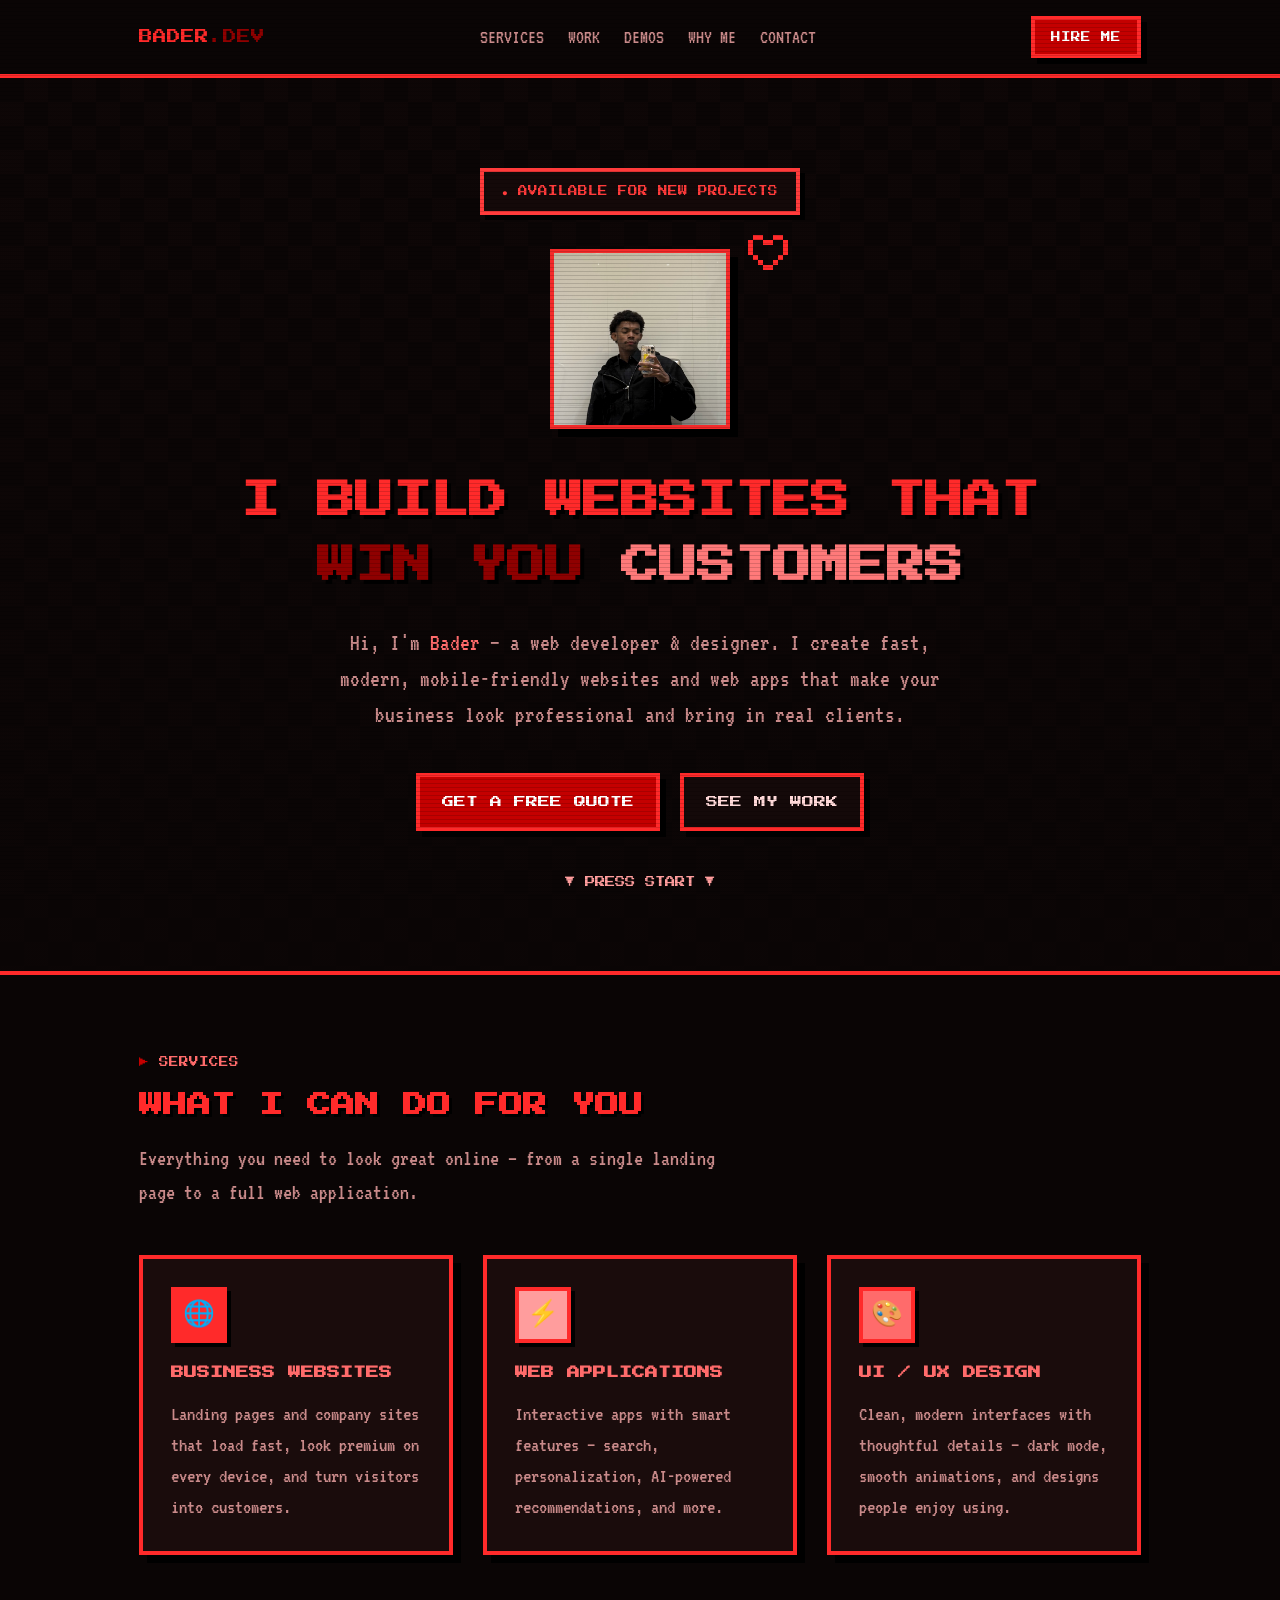
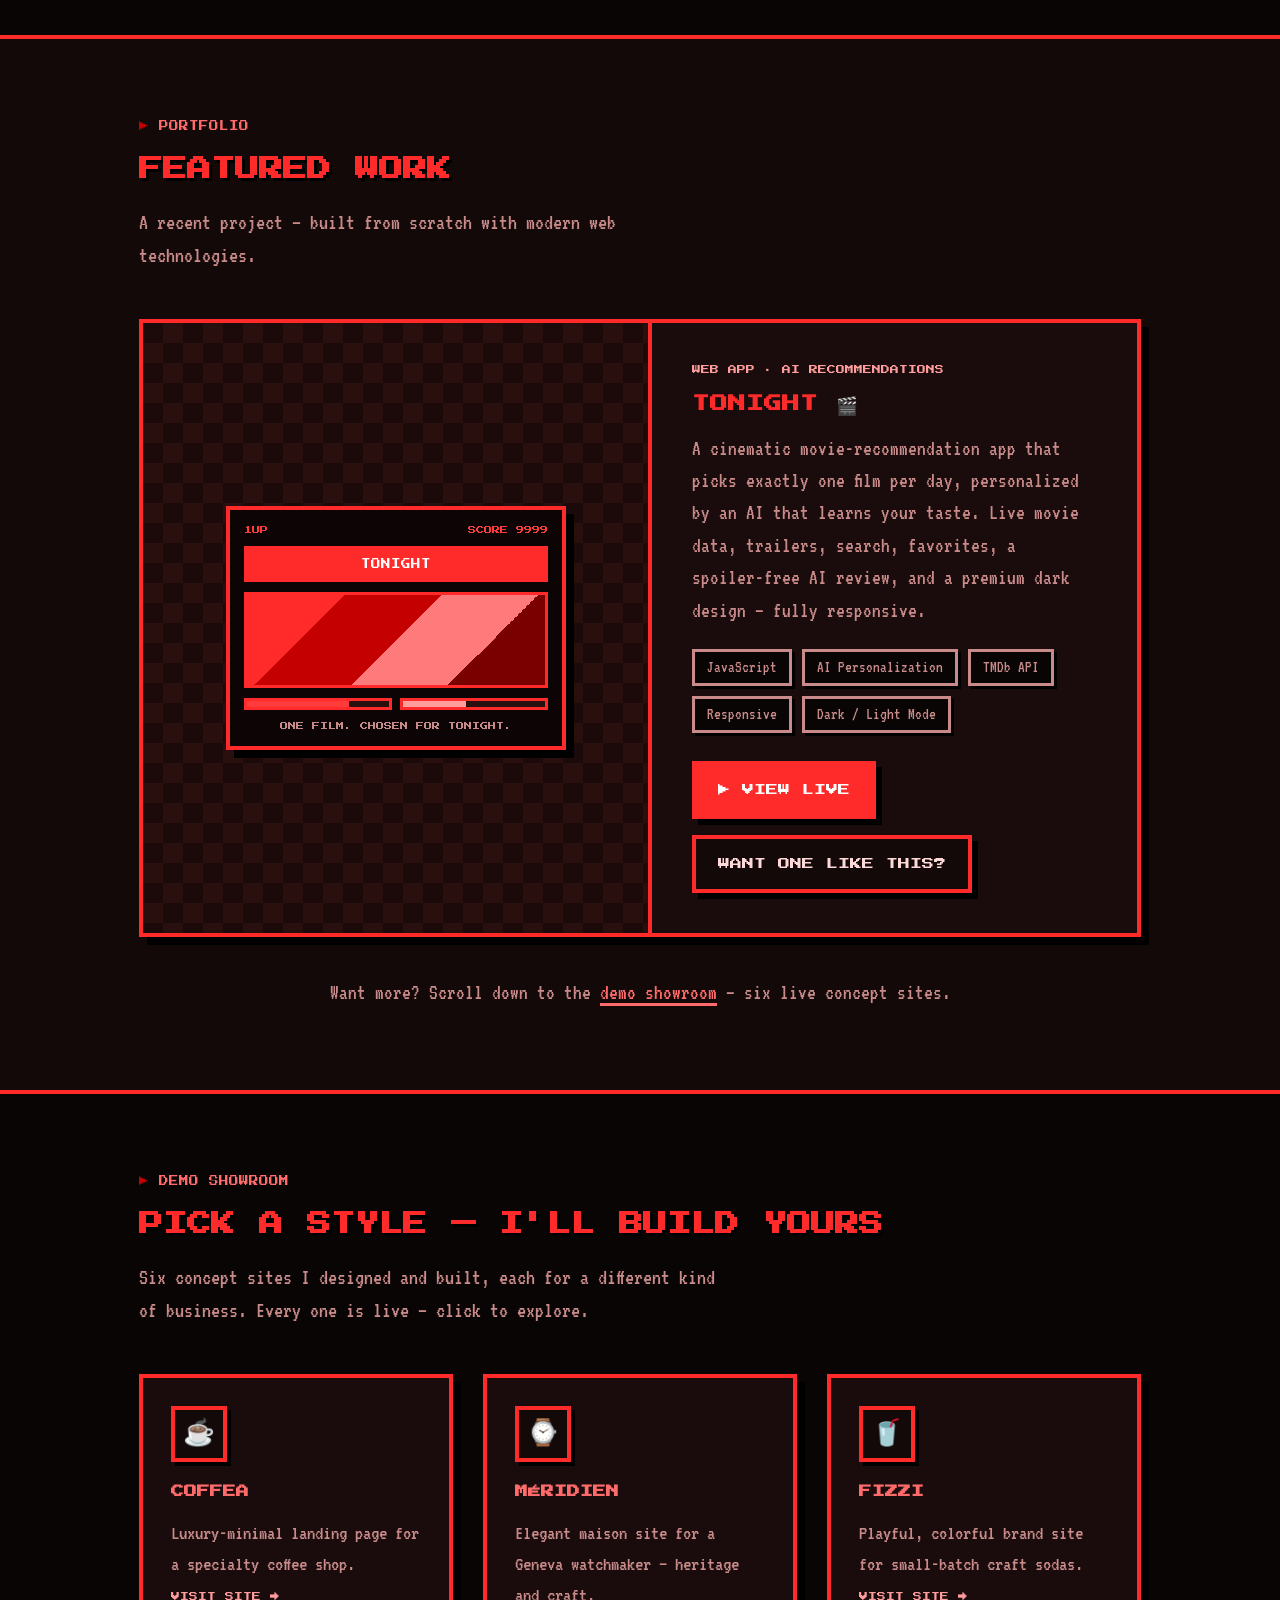
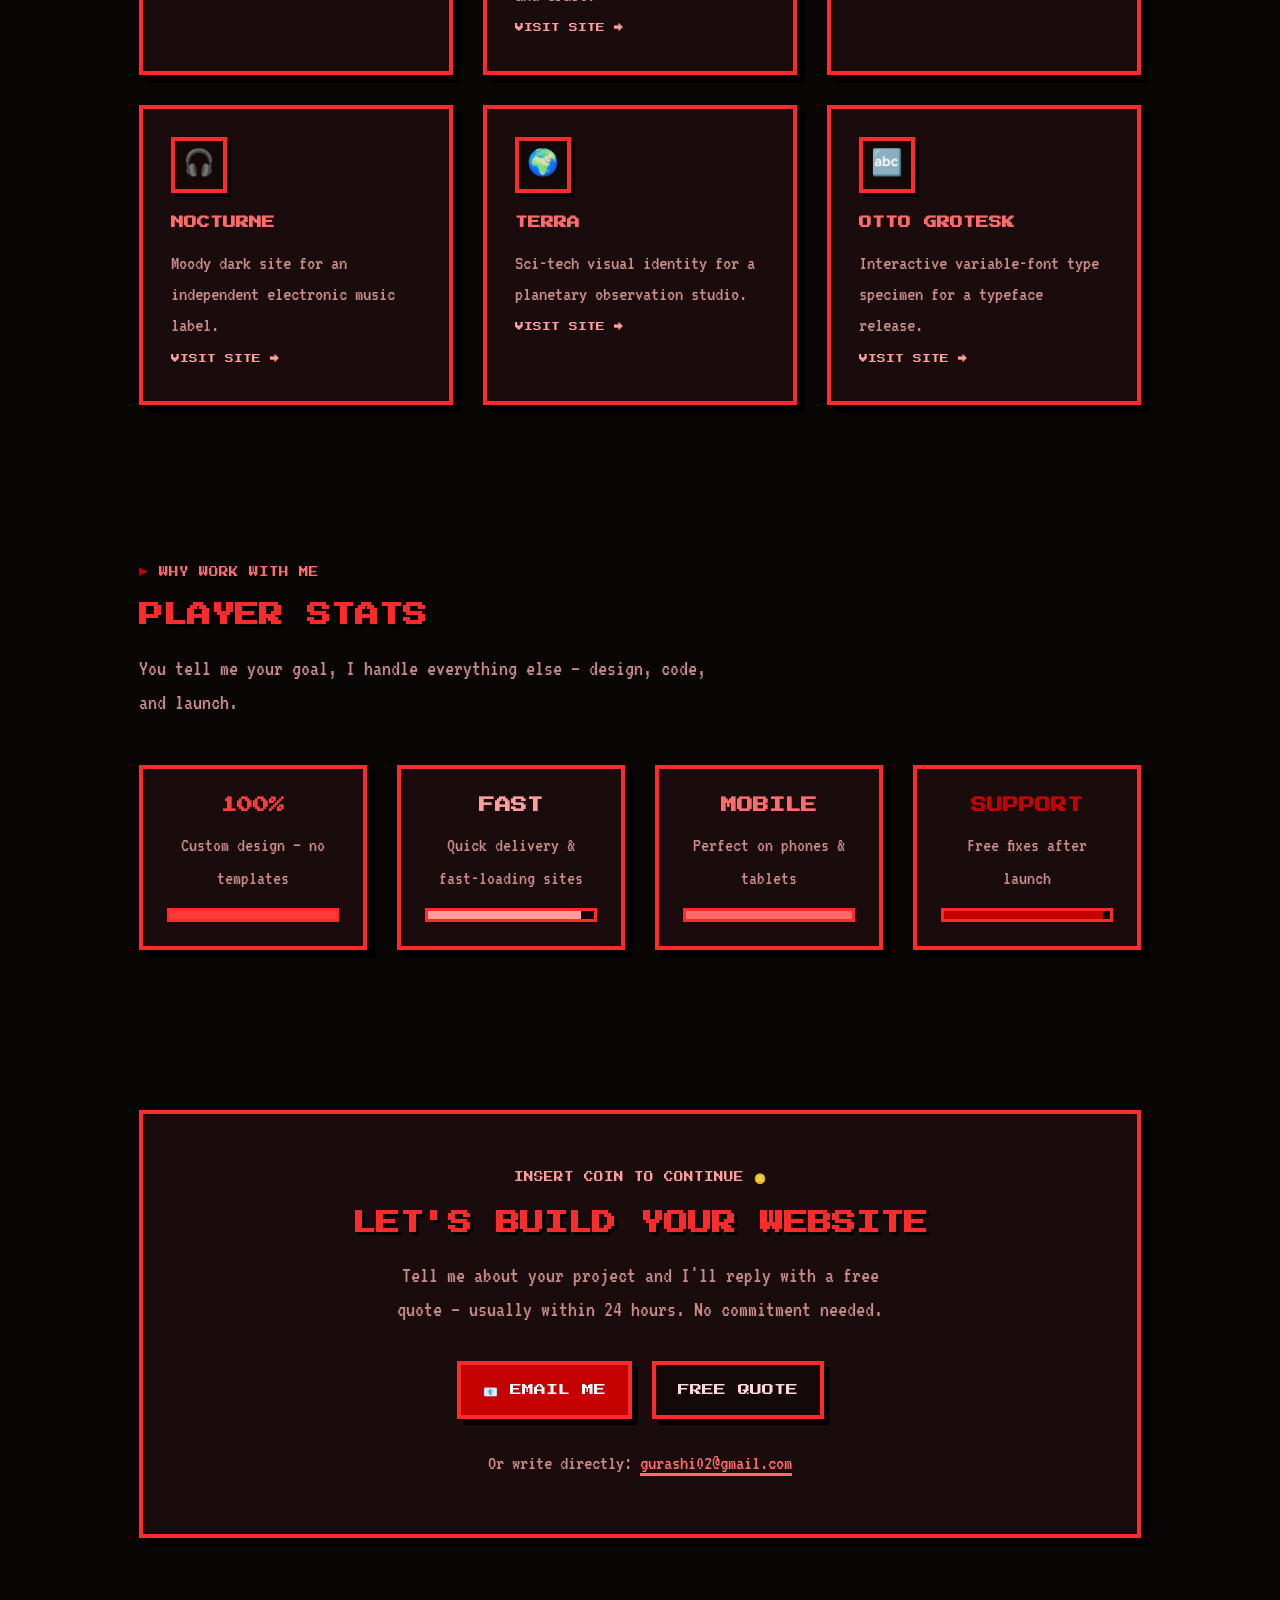
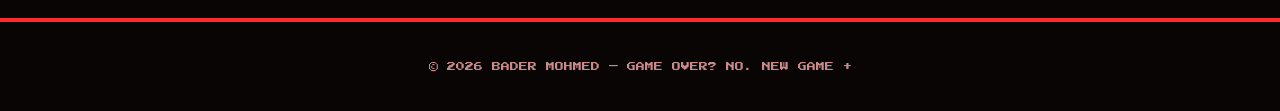
==== commit 759e2aea: "Restore pixel arcade theme (dark) Co-Authored-By: Claude Fable 5 <noreply@anthropic.com>" ====
--- a/index.html
+++ b/index.html
@@ -7,22 +7,22 @@
 <meta name="description" content="I build fast, beautiful websites and web apps that help businesses grow. See my work and get in touch." />
 <link rel="preconnect" href="https://fonts.googleapis.com" />
 <link rel="preconnect" href="https://fonts.gstatic.com" crossorigin />
-<link href="https://fonts.googleapis.com/css2?family=Inter:wght@400;500;600;700;800&family=Sora:wght@600;700;800&display=swap" rel="stylesheet" />
+<link href="https://fonts.googleapis.com/css2?family=Press+Start+2P&family=VT323&display=swap" rel="stylesheet" />
 <style>
   :root {
-    --bg: #ffffff;
-    --bg-soft: #f6f8fb;
-    --card: #ffffff;
-    --text: #0f172a;
-    --muted: #55627a;
-    --accent: #2563eb;
-    --accent-dark: #1d4ed8;
-    --accent-soft: #eaf1ff;
-    --border: #e5eaf2;
-    --shadow: 0 8px 30px rgba(15, 23, 42, .07);
-    --radius: 16px;
-    --head-font: "Sora", "Inter", sans-serif;
-    --body-font: "Inter", system-ui, sans-serif;
+    --bg: #0a0505;
+    --bg-soft: #140909;
+    --card: #1a0c0c;
+    --text: #ffd9d9;
+    --muted: #c98a8a;
+    --accent: #ff2a2a;
+    --accent-2: #c40000;
+    --cyan: #ff6b6b;
+    --amber: #ff9d9d;
+    --green: #ff3b3b;
+    --border: #ff2a2a;
+    --px-font: "Press Start 2P", monospace;
+    --body-font: "VT323", monospace;
   }
   * { margin: 0; padding: 0; box-sizing: border-box; }
   html { scroll-behavior: smooth; }
@@ -30,227 +30,266 @@
     background: var(--bg);
     color: var(--text);
     font-family: var(--body-font);
-    font-size: 1.06rem;
-    line-height: 1.65;
-    -webkit-font-smoothing: antialiased;
+    font-size: 1.35rem;
+    line-height: 1.5;
+    overflow-x: hidden;
+    image-rendering: pixelated;
+  }
+  /* subtle CRT scanlines */
+  body::after {
+    content: "";
+    position: fixed; inset: 0; pointer-events: none; z-index: 100;
+    background: repeating-linear-gradient(
+      0deg, rgba(0,0,0,.14) 0px, rgba(0,0,0,.14) 1px,
+      transparent 1px, transparent 4px);
   }
   a { color: inherit; text-decoration: none; }
-  .container { max-width: 1080px; margin: 0 auto; padding: 0 24px; }
-
+  .container { max-width: 1050px; margin: 0 auto; padding: 0 24px; }
+
+  /* ---------- Pixel building blocks ---------- */
+  .px-box {
+    border: 4px solid var(--border);
+    box-shadow: 8px 8px 0 #000;
+    background: var(--card);
+  }
   .btn {
     display: inline-block;
-    font-weight: 600;
-    font-size: .98rem;
-    padding: 14px 26px;
-    border-radius: 999px;
-    border: 1px solid transparent;
-    transition: all .18s ease;
+    font-family: var(--px-font);
+    font-size: .75rem;
+    padding: 16px 22px;
+    border: 4px solid var(--border);
+    box-shadow: 6px 6px 0 #000;
     cursor: pointer;
-  }
-  .btn-primary { background: var(--accent); color: #fff; box-shadow: 0 6px 18px rgba(37, 99, 235, .28); }
-  .btn-primary:hover { background: var(--accent-dark); transform: translateY(-2px); }
-  .btn-secondary { background: var(--text); color: #fff; }
-  .btn-secondary:hover { background: #1e293b; transform: translateY(-2px); }
-  .btn-ghost { background: #fff; color: var(--text); border-color: var(--border); }
-  .btn-ghost:hover { border-color: var(--accent); color: var(--accent); transform: translateY(-2px); }
+    transition: none;
+    text-transform: uppercase;
+  }
+  .btn:hover { transform: translate(2px, 2px); box-shadow: 4px 4px 0 #000; }
+  .btn:active { transform: translate(6px, 6px); box-shadow: 0 0 0 #000; }
+  .btn-primary { background: var(--accent-2); color: #fff; }
+  .btn-secondary { background: var(--accent); color: #fff; }
+  .btn-ghost { background: var(--bg-soft); color: var(--text); }
 
   /* ---------- Nav ---------- */
   nav {
     position: sticky; top: 0; z-index: 50;
-    background: rgba(255, 255, 255, .85);
-    backdrop-filter: blur(12px);
-    border-bottom: 1px solid var(--border);
+    background: var(--bg);
+    border-bottom: 4px solid var(--border);
   }
   .nav-inner {
     display: flex; align-items: center; justify-content: space-between;
-    padding: 16px 24px; max-width: 1080px; margin: 0 auto;
-  }
-  .logo { font-family: var(--head-font); font-weight: 800; font-size: 1.15rem; }
-  .logo span { color: var(--accent); }
-  .nav-links { display: flex; gap: 28px; font-size: .98rem; font-weight: 500; color: var(--muted); }
-  .nav-links a:hover { color: var(--accent); }
-  .nav-cta { padding: 10px 20px; font-size: .9rem; }
+    padding: 16px 24px; max-width: 1050px; margin: 0 auto;
+  }
+  .logo { font-family: var(--px-font); font-size: .85rem; color: var(--accent); }
+  .logo span { color: #8f0000; }
+  .nav-links { display: flex; gap: 24px; font-size: 1.25rem; color: var(--muted); text-transform: uppercase; }
+  .nav-links a:hover { color: var(--cyan); }
+  .nav-cta { padding: 10px 16px; font-size: .6rem; }
 
   /* ---------- Hero ---------- */
   header {
-    padding: 96px 0 88px;
+    position: relative;
+    padding: 90px 0 80px;
     text-align: center;
     background:
-      radial-gradient(60% 55% at 50% 0%, var(--accent-soft) 0%, rgba(234, 241, 255, 0) 100%),
-      var(--bg);
+      linear-gradient(rgba(10,5,5,.82), rgba(10,5,5,.95)),
+      repeating-conic-gradient(#1f0d0d 0% 25%, #0a0505 0% 50%) 0 0 / 48px 48px;
+    border-bottom: 4px solid var(--border);
   }
   .badge {
-    display: inline-flex; align-items: center; gap: 8px;
-    font-size: .88rem; font-weight: 600;
-    padding: 8px 18px; margin-bottom: 32px;
-    background: #eafaf1; color: #0e9f5d;
-    border: 1px solid #c9f0dc; border-radius: 999px;
-  }
-  .badge .dot { width: 8px; height: 8px; border-radius: 50%; background: #10b981; animation: pulse 1.6s ease infinite; }
-  @keyframes pulse { 50% { opacity: .35; } }
+    display: inline-block;
+    font-family: var(--px-font); font-size: .6rem;
+    padding: 12px 18px; margin-bottom: 34px;
+    background: var(--bg-soft); color: var(--green);
+    border: 4px solid var(--green);
+    box-shadow: 5px 5px 0 #000;
+  }
+  .badge .dot { animation: blink 1s steps(2, start) infinite; }
+  @keyframes blink { to { visibility: hidden; } }
+  h1 {
+    font-family: var(--px-font);
+    font-size: clamp(1.3rem, 4.2vw, 2.4rem);
+    line-height: 1.7;
+    margin-bottom: 26px;
+    color: var(--accent);
+    text-shadow: 4px 4px 0 #000;
+  }
+  h1 .p1 { color: #ff7a7a; }
+  h1 .p2 { color: #8f0000; }
+  .sub {
+    color: var(--muted); font-size: 1.5rem; max-width: 640px; margin: 0 auto 40px;
+  }
+  .sub b { color: var(--cyan); font-weight: normal; }
+  .hero-actions { display: flex; gap: 20px; justify-content: center; flex-wrap: wrap; }
+  .press-start {
+    margin-top: 44px;
+    font-family: var(--px-font); font-size: .65rem; color: var(--amber);
+    animation: blink 1.2s steps(2, start) infinite;
+  }
+
+  /* hero photo in a pixel frame */
+  .avatar-wrap { position: relative; width: 180px; margin: 0 auto 40px; }
   .avatar {
-    display: block; width: 132px; aspect-ratio: 1 / 1; margin: 0 auto 32px;
+    display: block; width: 180px; aspect-ratio: 1 / 1;
     object-fit: cover; object-position: 50% 20%;
-    border-radius: 50%;
-    border: 4px solid #fff;
-    box-shadow: 0 10px 32px rgba(15, 23, 42, .16);
-  }
-  h1 {
-    font-family: var(--head-font);
-    font-weight: 800;
-    font-size: clamp(2.1rem, 5vw, 3.4rem);
-    line-height: 1.15;
-    letter-spacing: -.02em;
-    margin-bottom: 22px;
-  }
-  h1 em { font-style: normal; color: var(--accent); }
-  .sub { color: var(--muted); font-size: 1.15rem; max-width: 620px; margin: 0 auto 38px; }
-  .sub b { color: var(--text); font-weight: 600; }
-  .hero-actions { display: flex; gap: 14px; justify-content: center; flex-wrap: wrap; }
+    image-rendering: auto;
+    border: 4px solid var(--border);
+    box-shadow: 8px 8px 0 #000;
+    filter: saturate(.9) contrast(1.05);
+  }
+  /* small pixel heart pinned to the frame corner */
+  .avatar-heart {
+    position: absolute; top: -14px; right: -18px;
+    width: 5px; height: 5px;
+    box-shadow:
+      10px 0 var(--accent), 15px 0 var(--accent), 30px 0 var(--accent), 35px 0 var(--accent),
+      5px 5px var(--accent), 20px 5px var(--accent), 25px 5px var(--accent), 40px 5px var(--accent),
+      5px 10px var(--accent), 40px 10px var(--accent),
+      5px 15px var(--accent), 40px 15px var(--accent),
+      10px 20px var(--accent), 35px 20px var(--accent),
+      15px 25px var(--accent), 30px 25px var(--accent),
+      20px 30px var(--accent), 25px 30px var(--accent);
+  }
 
   /* ---------- Sections ---------- */
-  section { padding: 88px 0; }
+  section { padding: 80px 0; }
   .section-tag {
-    display: inline-block;
-    font-size: .82rem; font-weight: 700; letter-spacing: .08em; text-transform: uppercase;
-    color: var(--accent); margin-bottom: 14px;
-  }
+    font-family: var(--px-font); font-size: .6rem;
+    color: var(--cyan); margin-bottom: 16px; text-transform: uppercase;
+  }
+  .section-tag::before { content: "▶ "; color: var(--accent-2); }
   h2 {
-    font-family: var(--head-font);
-    font-weight: 700;
-    font-size: clamp(1.6rem, 3.4vw, 2.2rem);
-    letter-spacing: -.015em;
-    margin-bottom: 14px;
-  }
-  .section-sub { color: var(--muted); font-size: 1.08rem; max-width: 640px; margin-bottom: 48px; }
+    font-family: var(--px-font);
+    font-size: clamp(1rem, 3vw, 1.5rem);
+    line-height: 1.7; margin-bottom: 16px;
+    color: var(--accent);
+    text-shadow: 3px 3px 0 #000;
+  }
+  .section-sub { color: var(--muted); font-size: 1.4rem; max-width: 600px; margin-bottom: 46px; }
 
   /* ---------- Services ---------- */
-  .grid-3 { display: grid; grid-template-columns: repeat(auto-fit, minmax(270px, 1fr)); gap: 24px; }
-  .card {
-    background: var(--card);
-    border: 1px solid var(--border);
-    border-radius: var(--radius);
+  .grid-3 { display: grid; grid-template-columns: repeat(auto-fit, minmax(260px, 1fr)); gap: 30px; }
+  .card { padding: 28px; }
+  .card:hover { transform: translate(2px, 2px); box-shadow: 6px 6px 0 #000; }
+  .card .icon {
+    width: 56px; height: 56px;
+    display: flex; align-items: center; justify-content: center;
+    font-size: 1.6rem; margin-bottom: 20px;
+    border: 4px solid var(--border); box-shadow: 4px 4px 0 #000;
+  }
+  .card:nth-child(1) .icon { background: var(--accent); }
+  .card:nth-child(2) .icon { background: var(--amber); }
+  .card:nth-child(3) .icon { background: var(--cyan); }
+  .card h3 { font-family: var(--px-font); font-size: .8rem; line-height: 1.6; margin-bottom: 14px; color: var(--cyan); }
+  .card p { color: var(--muted); font-size: 1.3rem; }
+
+  /* ---------- Work ---------- */
+  .work { background: var(--bg-soft); border-top: 4px solid var(--border); border-bottom: 4px solid var(--border); }
+  .project {
+    display: grid; grid-template-columns: 1.05fr 1fr; gap: 0;
+    overflow: hidden;
+  }
+  .project-visual {
+    background:
+      repeating-conic-gradient(#2a0f0f 0% 25%, #1c0a0a 0% 50%) 0 0 / 40px 40px;
+    display: flex; align-items: center; justify-content: center;
+    min-height: 300px; border-right: 4px solid var(--border);
     padding: 30px;
-    transition: all .18s ease;
-  }
-  .card:hover { transform: translateY(-4px); box-shadow: var(--shadow); border-color: #d7e2f5; }
-  .card .icon {
-    width: 52px; height: 52px;
-    display: flex; align-items: center; justify-content: center;
-    font-size: 1.5rem; margin-bottom: 18px;
-    background: var(--accent-soft);
-    border-radius: 14px;
-  }
-  .card h3 { font-family: var(--head-font); font-size: 1.12rem; font-weight: 700; margin-bottom: 10px; }
-  .card p { color: var(--muted); font-size: .99rem; }
-
-  /* ---------- Work ---------- */
-  .work { background: var(--bg-soft); border-top: 1px solid var(--border); border-bottom: 1px solid var(--border); }
-  .project {
-    display: grid; grid-template-columns: 1.05fr 1fr;
-    background: var(--card);
-    border: 1px solid var(--border);
-    border-radius: var(--radius);
-    overflow: hidden;
-    box-shadow: var(--shadow);
-  }
-  .project-visual {
-    background: linear-gradient(135deg, #0b1220 0%, #16233f 60%, #1d3157 100%);
-    display: flex; align-items: center; justify-content: center;
-    min-height: 320px;
-    padding: 36px;
-  }
-  .mock {
-    width: 100%; max-width: 360px;
-    background: #0f1a2e;
-    border: 1px solid #26385c;
-    border-radius: 14px;
-    box-shadow: 0 18px 42px rgba(0, 0, 0, .45);
-    padding: 16px;
-    color: #cfe0ff;
-  }
-  .mock .bar-top { display: flex; gap: 6px; margin-bottom: 14px; }
-  .mock .bar-top i { width: 10px; height: 10px; border-radius: 50%; background: #33507f; }
-  .mock .bar-top i:first-child { background: #ef4444; }
-  .mock .bar-top i:nth-child(2) { background: #f59e0b; }
-  .mock .bar-top i:nth-child(3) { background: #10b981; }
-  .mock .title { font-family: var(--head-font); font-weight: 700; letter-spacing: .22em; text-align: center; font-size: .95rem; margin-bottom: 12px; }
-  .mock .poster {
-    height: 110px; border-radius: 10px; margin-bottom: 12px;
-    background: linear-gradient(120deg, #2563eb 0%, #7c3aed 55%, #db2777 100%);
-    opacity: .9;
-  }
-  .mock .line { height: 9px; border-radius: 5px; background: #22345a; margin-bottom: 8px; }
-  .mock .line.short { width: 62%; }
-  .mock .caption { font-size: .72rem; color: #7d93bd; text-align: center; margin-top: 10px; letter-spacing: .08em; }
-  .project-info { padding: 42px; }
-  .project-info .kind { font-size: .8rem; font-weight: 700; letter-spacing: .08em; text-transform: uppercase; color: var(--accent); margin-bottom: 12px; }
-  .project-info h3 { font-family: var(--head-font); font-size: 1.5rem; font-weight: 700; margin-bottom: 14px; }
-  .project-info p { color: var(--muted); margin-bottom: 22px; }
-  .tags { display: flex; flex-wrap: wrap; gap: 8px; margin-bottom: 28px; }
+  }
+  .arcade {
+    width: 100%; max-width: 340px;
+    background: #0d0505; border: 4px solid var(--border);
+    box-shadow: 8px 8px 0 #000;
+    padding: 14px;
+    font-family: var(--px-font);
+  }
+  .arcade .screen-top {
+    display: flex; justify-content: space-between;
+    font-size: .5rem; color: var(--green); margin-bottom: 10px;
+  }
+  .arcade .marquee {
+    background: var(--accent); color: #fff; text-align: center;
+    font-size: .6rem; padding: 8px 4px; border: 3px solid var(--border);
+    margin-bottom: 10px;
+  }
+  .arcade .poster {
+    height: 96px; margin-bottom: 10px; border: 3px solid var(--border);
+    background:
+      linear-gradient(135deg, #ff2a2a 0 25%, #c40000 25% 50%, #ff7a7a 50% 75%, #7a0000 75% 100%);
+  }
+  .arcade .row { display: flex; gap: 8px; }
+  .arcade .bar { flex: 1; height: 12px; border: 3px solid var(--border); background: #2a0f0f; position: relative; }
+  .arcade .bar i { position: absolute; inset: 0; width: 72%; background: var(--green); }
+  .arcade .bar.b2 i { width: 45%; background: var(--amber); }
+  .arcade .caption { font-size: .5rem; color: var(--muted); margin-top: 10px; text-align: center; }
+  .project-info { padding: 40px; }
+  .project-info .kind { font-family: var(--px-font); font-size: .55rem; color: var(--amber); margin-bottom: 14px; text-transform: uppercase; }
+  .project-info h3 { font-family: var(--px-font); font-size: 1.1rem; margin-bottom: 16px; color: var(--accent); }
+  .project-info p { color: var(--muted); font-size: 1.35rem; margin-bottom: 22px; }
+  .tags { display: flex; flex-wrap: wrap; gap: 10px; margin-bottom: 28px; }
   .tags span {
-    font-size: .82rem; font-weight: 500; padding: 5px 13px;
-    background: var(--bg-soft); border: 1px solid var(--border); border-radius: 999px; color: var(--muted);
-  }
-  .project-actions { display: flex; gap: 12px; flex-wrap: wrap; }
-  .more-note { margin-top: 36px; text-align: center; color: var(--muted); }
-  .more-note a { color: var(--accent); font-weight: 600; }
-  .more-note a:hover { text-decoration: underline; }
+    font-size: 1.05rem; padding: 3px 12px;
+    background: var(--bg); border: 3px solid var(--muted); color: var(--muted);
+    box-shadow: 3px 3px 0 #000;
+  }
+  .more-note {
+    margin-top: 40px; text-align: center; color: var(--muted); font-size: 1.35rem;
+  }
+  .more-note a { color: var(--cyan); border-bottom: 3px solid var(--cyan); }
+  .project-actions { display: flex; gap: 16px; flex-wrap: wrap; }
 
   /* ---------- Demo showroom ---------- */
   .demo-card { display: block; }
-  .demo-card h3 { letter-spacing: .02em; }
   .demo-card .visit {
-    display: inline-flex; align-items: center; gap: 6px;
-    margin-top: 8px; font-size: .9rem; font-weight: 600; color: var(--accent);
-  }
-  .demo-card:hover .visit { text-decoration: underline; }
-
-  /* ---------- Why me ---------- */
-  .stats { display: grid; grid-template-columns: repeat(auto-fit, minmax(210px, 1fr)); gap: 24px; }
-  .stat {
-    background: var(--card);
-    border: 1px solid var(--border);
-    border-radius: var(--radius);
-    padding: 28px 24px;
-    text-align: center;
-  }
+    display: inline-block; margin-top: 6px;
+    font-family: var(--px-font); font-size: .55rem; color: var(--amber);
+  }
+  .demo-card:hover .visit { color: var(--cyan); }
+  .demo-card .icon { background: var(--bg-soft) !important; }
+
+  /* ---------- Why me (stats as game HUD) ---------- */
+  .stats { display: grid; grid-template-columns: repeat(auto-fit, minmax(200px, 1fr)); gap: 30px; }
+  .stat { padding: 24px; text-align: center; }
   .stat b {
-    display: block; font-family: var(--head-font); font-weight: 800; font-size: 1.6rem;
-    color: var(--accent); margin-bottom: 6px;
-  }
-  .stat span { color: var(--muted); font-size: .96rem; }
+    display: block; font-family: var(--px-font); font-size: 1rem;
+    margin-bottom: 12px;
+  }
+  .stat:nth-child(1) b { color: var(--green); }
+  .stat:nth-child(2) b { color: var(--amber); }
+  .stat:nth-child(3) b { color: var(--cyan); }
+  .stat:nth-child(4) b { color: var(--accent-2); }
+  .stat span { color: var(--muted); font-size: 1.25rem; }
+  .hp { margin-top: 14px; height: 14px; border: 3px solid var(--border); background: #0d0505; position: relative; }
+  .hp i { position: absolute; inset: 0; background: var(--green); }
+  .stat:nth-child(2) .hp i { background: var(--amber); width: 92%; }
+  .stat:nth-child(3) .hp i { background: var(--cyan); width: 100%; }
+  .stat:nth-child(4) .hp i { background: var(--accent-2); width: 96%; }
 
   /* ---------- Contact ---------- */
   .contact-card {
-    padding: 64px 40px; text-align: center;
-    background: linear-gradient(135deg, #0b1220 0%, #14213b 100%);
-    color: #fff;
-    border-radius: 22px;
-    box-shadow: var(--shadow);
-  }
-  .contact-card h2 { color: #fff; }
-  .contact-card p { color: #b9c6de; font-size: 1.08rem; max-width: 520px; margin: 0 auto 34px; }
-  .contact-actions { display: flex; gap: 14px; justify-content: center; flex-wrap: wrap; }
-  .contact-card .btn-ghost { background: transparent; color: #fff; border-color: #3b4d70; }
-  .contact-card .btn-ghost:hover { border-color: #fff; color: #fff; }
-  .email-line { margin-top: 26px; color: #8fa3c1; color: #93a5c4; font-size: .98rem; }
-  .email-line a { color: #dbe7ff; font-weight: 600; border-bottom: 1px solid #4a5f88; }
-  .email-line a:hover { color: #fff; }
+    padding: 56px 40px; text-align: center;
+    background: var(--card);
+  }
+  .contact-card h2 { margin-bottom: 16px; }
+  .contact-card p { color: var(--muted); font-size: 1.4rem; max-width: 520px; margin: 0 auto 34px; }
+  .contact-actions { display: flex; gap: 20px; justify-content: center; flex-wrap: wrap; }
+  .email-line { margin-top: 28px; color: var(--muted); font-size: 1.3rem; }
+  .email-line a { color: var(--cyan); border-bottom: 3px solid var(--cyan); }
+  .coin { font-family: var(--px-font); font-size: .6rem; color: var(--amber); margin-bottom: 18px; }
 
   footer {
-    padding: 34px 0; text-align: center; color: var(--muted);
-    font-size: .92rem; border-top: 1px solid var(--border);
-  }
+    padding: 30px 0; text-align: center; color: var(--muted);
+    font-size: 1.2rem; border-top: 4px solid var(--border);
+  }
+  footer .px { font-family: var(--px-font); font-size: .55rem; }
 
   @media (max-width: 820px) {
     .nav-links { display: none; }
     .project { grid-template-columns: 1fr; }
-    .project-visual { min-height: 260px; }
-    .project-info { padding: 30px 24px; }
-    header { padding: 72px 0 64px; }
-    section { padding: 64px 0; }
-    .contact-card { padding: 48px 24px; }
+    .project-visual { border-right: none; border-bottom: 4px solid var(--border); min-height: 240px; }
+    .project-info { padding: 28px 22px; }
+    header { padding: 70px 0 60px; }
+    section { padding: 60px 0; }
+    .px-box { box-shadow: 6px 6px 0 #000; }
   }
 </style>
 </head>
@@ -258,7 +297,7 @@
 
 <nav>
   <div class="nav-inner">
-    <div class="logo">Bader<span>.dev</span></div>
+    <div class="logo">BADER<span>.DEV</span></div>
     <div class="nav-links">
       <a href="#services">Services</a>
       <a href="#work">Work</a>
@@ -272,9 +311,12 @@
 
 <header>
   <div class="container">
-    <div class="badge"><span class="dot"></span> Available for new projects</div>
-    <img class="avatar" src="me.jpg" alt="Bader Mohmed — web developer" />
-    <h1>I build websites that<br /><em>win you customers</em></h1>
+    <div class="badge"><span class="dot">●</span> AVAILABLE FOR NEW PROJECTS</div>
+    <div class="avatar-wrap">
+      <img class="avatar" src="me.jpg" alt="Bader Mohmed — web developer" />
+      <div class="avatar-heart"></div>
+    </div>
+    <h1>I BUILD WEBSITES THAT<br /><span class="p2">WIN YOU</span> <span class="p1">CUSTOMERS</span></h1>
     <p class="sub">
       Hi, I'm <b>Bader</b> — a web developer &amp; designer. I create fast, modern,
       mobile-friendly websites and web apps that make your business look
@@ -284,28 +326,29 @@
       <a class="btn btn-primary" href="#contact">Get a free quote</a>
       <a class="btn btn-ghost" href="#work">See my work</a>
     </div>
+    <div class="press-start">▼ PRESS START ▼</div>
   </div>
 </header>
 
 <section id="services">
   <div class="container">
     <div class="section-tag">Services</div>
-    <h2>What I can do for you</h2>
+    <h2>WHAT I CAN DO FOR YOU</h2>
     <p class="section-sub">Everything you need to look great online — from a single landing page to a full web application.</p>
     <div class="grid-3">
-      <div class="card">
+      <div class="card px-box">
         <div class="icon">🌐</div>
-        <h3>Business websites</h3>
+        <h3>BUSINESS WEBSITES</h3>
         <p>Landing pages and company sites that load fast, look premium on every device, and turn visitors into customers.</p>
       </div>
-      <div class="card">
+      <div class="card px-box">
         <div class="icon">⚡</div>
-        <h3>Web applications</h3>
+        <h3>WEB APPLICATIONS</h3>
         <p>Interactive apps with smart features — search, personalization, AI-powered recommendations, and more.</p>
       </div>
-      <div class="card">
+      <div class="card px-box">
         <div class="icon">🎨</div>
-        <h3>UI / UX design</h3>
+        <h3>UI / UX DESIGN</h3>
         <p>Clean, modern interfaces with thoughtful details — dark mode, smooth animations, and designs people enjoy using.</p>
       </div>
     </div>
@@ -315,23 +358,25 @@
 <section id="work" class="work">
   <div class="container">
     <div class="section-tag">Portfolio</div>
-    <h2>Featured work</h2>
+    <h2>FEATURED WORK</h2>
     <p class="section-sub">A recent project — built from scratch with modern web technologies.</p>
 
-    <div class="project">
+    <div class="project px-box">
       <div class="project-visual">
-        <div class="mock">
-          <div class="bar-top"><i></i><i></i><i></i></div>
-          <div class="title">TONIGHT</div>
+        <div class="arcade">
+          <div class="screen-top"><span>1UP</span><span>SCORE 9999</span></div>
+          <div class="marquee">TONIGHT</div>
           <div class="poster"></div>
-          <div class="line"></div>
-          <div class="line short"></div>
+          <div class="row">
+            <div class="bar"><i></i></div>
+            <div class="bar b2"><i></i></div>
+          </div>
           <div class="caption">ONE FILM. CHOSEN FOR TONIGHT.</div>
         </div>
       </div>
       <div class="project-info">
-        <div class="kind">Web app · AI recommendations</div>
-        <h3>Tonight 🎬</h3>
+        <div class="kind">WEB APP · AI RECOMMENDATIONS</div>
+        <h3>TONIGHT 🎬</h3>
         <p>
           A cinematic movie-recommendation app that picks exactly one film per
           day, personalized by an AI that learns your taste. Live movie data,
@@ -343,7 +388,7 @@
           <span>Responsive</span><span>Dark / Light Mode</span>
         </div>
         <div class="project-actions">
-          <a class="btn btn-secondary" href="https://ninety9999.github.io/tonight/" target="_blank" rel="noopener">View live ↗</a>
+          <a class="btn btn-secondary" href="https://ninety9999.github.io/tonight/" target="_blank" rel="noopener">▶ View live</a>
           <a class="btn btn-ghost" href="#contact">Want one like this?</a>
         </div>
       </div>
@@ -356,44 +401,44 @@
 <section id="showroom">
   <div class="container">
     <div class="section-tag">Demo showroom</div>
-    <h2>Pick a style — I'll build yours</h2>
+    <h2>PICK A STYLE — I'LL BUILD YOURS</h2>
     <p class="section-sub">Six concept sites I designed and built, each for a different kind of business. Every one is live — click to explore.</p>
     <div class="grid-3">
-      <a class="card demo-card" href="coffea/" target="_blank" rel="noopener">
+      <a class="card px-box demo-card" href="coffea/" target="_blank" rel="noopener">
         <div class="icon">☕</div>
-        <h3>Coffea</h3>
+        <h3>COFFEA</h3>
         <p>Luxury-minimal landing page for a specialty coffee shop.</p>
-        <span class="visit">Visit site →</span>
-      </a>
-      <a class="card demo-card" href="meridien/" target="_blank" rel="noopener">
+        <span class="visit">VISIT SITE →</span>
+      </a>
+      <a class="card px-box demo-card" href="meridien/" target="_blank" rel="noopener">
         <div class="icon">⌚</div>
-        <h3>Méridien</h3>
+        <h3>MÉRIDIEN</h3>
         <p>Elegant maison site for a Geneva watchmaker — heritage and craft.</p>
-        <span class="visit">Visit site →</span>
-      </a>
-      <a class="card demo-card" href="bonbon/" target="_blank" rel="noopener">
+        <span class="visit">VISIT SITE →</span>
+      </a>
+      <a class="card px-box demo-card" href="bonbon/" target="_blank" rel="noopener">
         <div class="icon">🥤</div>
-        <h3>Fizzi</h3>
+        <h3>FIZZI</h3>
         <p>Playful, colorful brand site for small-batch craft sodas.</p>
-        <span class="visit">Visit site →</span>
-      </a>
-      <a class="card demo-card" href="nocturne/" target="_blank" rel="noopener">
+        <span class="visit">VISIT SITE →</span>
+      </a>
+      <a class="card px-box demo-card" href="nocturne/" target="_blank" rel="noopener">
         <div class="icon">🎧</div>
-        <h3>Nocturne</h3>
+        <h3>NOCTURNE</h3>
         <p>Moody dark site for an independent electronic music label.</p>
-        <span class="visit">Visit site →</span>
-      </a>
-      <a class="card demo-card" href="terra/" target="_blank" rel="noopener">
+        <span class="visit">VISIT SITE →</span>
+      </a>
+      <a class="card px-box demo-card" href="terra/" target="_blank" rel="noopener">
         <div class="icon">🌍</div>
-        <h3>Terra</h3>
+        <h3>TERRA</h3>
         <p>Sci-tech visual identity for a planetary observation studio.</p>
-        <span class="visit">Visit site →</span>
-      </a>
-      <a class="card demo-card" href="otto/" target="_blank" rel="noopener">
+        <span class="visit">VISIT SITE →</span>
+      </a>
+      <a class="card px-box demo-card" href="otto/" target="_blank" rel="noopener">
         <div class="icon">🔤</div>
-        <h3>Otto Grotesk</h3>
+        <h3>OTTO GROTESK</h3>
         <p>Interactive variable-font type specimen for a typeface release.</p>
-        <span class="visit">Visit site →</span>
+        <span class="visit">VISIT SITE →</span>
       </a>
     </div>
   </div>
@@ -402,21 +447,22 @@
 <section id="why">
   <div class="container">
     <div class="section-tag">Why work with me</div>
-    <h2>Simple process, real results</h2>
+    <h2>PLAYER STATS</h2>
     <p class="section-sub">You tell me your goal, I handle everything else — design, code, and launch.</p>
     <div class="stats">
-      <div class="stat"><b>100%</b><span>Custom design — no templates</span></div>
-      <div class="stat"><b>Fast</b><span>Quick delivery &amp; fast-loading sites</span></div>
-      <div class="stat"><b>Mobile</b><span>Perfect on phones &amp; tablets</span></div>
-      <div class="stat"><b>Support</b><span>Free fixes after launch</span></div>
+      <div class="stat px-box"><b>100%</b><span>Custom design — no templates</span><div class="hp"><i></i></div></div>
+      <div class="stat px-box"><b>FAST</b><span>Quick delivery &amp; fast-loading sites</span><div class="hp"><i></i></div></div>
+      <div class="stat px-box"><b>MOBILE</b><span>Perfect on phones &amp; tablets</span><div class="hp"><i></i></div></div>
+      <div class="stat px-box"><b>SUPPORT</b><span>Free fixes after launch</span><div class="hp"><i></i></div></div>
     </div>
   </div>
 </section>
 
 <section id="contact">
   <div class="container">
-    <div class="contact-card">
-      <h2>Let's build your website</h2>
+    <div class="contact-card px-box">
+      <div class="coin">INSERT COIN TO CONTINUE 🪙</div>
+      <h2>LET'S BUILD YOUR WEBSITE</h2>
       <p>Tell me about your project and I'll reply with a free quote — usually within 24 hours. No commitment needed.</p>
       <div class="contact-actions">
         <a class="btn btn-primary" href="mailto:gurashi02@gmail.com?subject=Website%20project%20inquiry">📧 Email me</a>
@@ -428,7 +474,9 @@
 </section>
 
 <footer>
-  <div class="container">© 2026 Bader Mohmed — Web Developer &amp; Designer</div>
+  <div class="container">
+    <span class="px">© 2026 BADER MOHMED — GAME OVER? NO. NEW GAME +</span>
+  </div>
 </footer>
 
 </body>
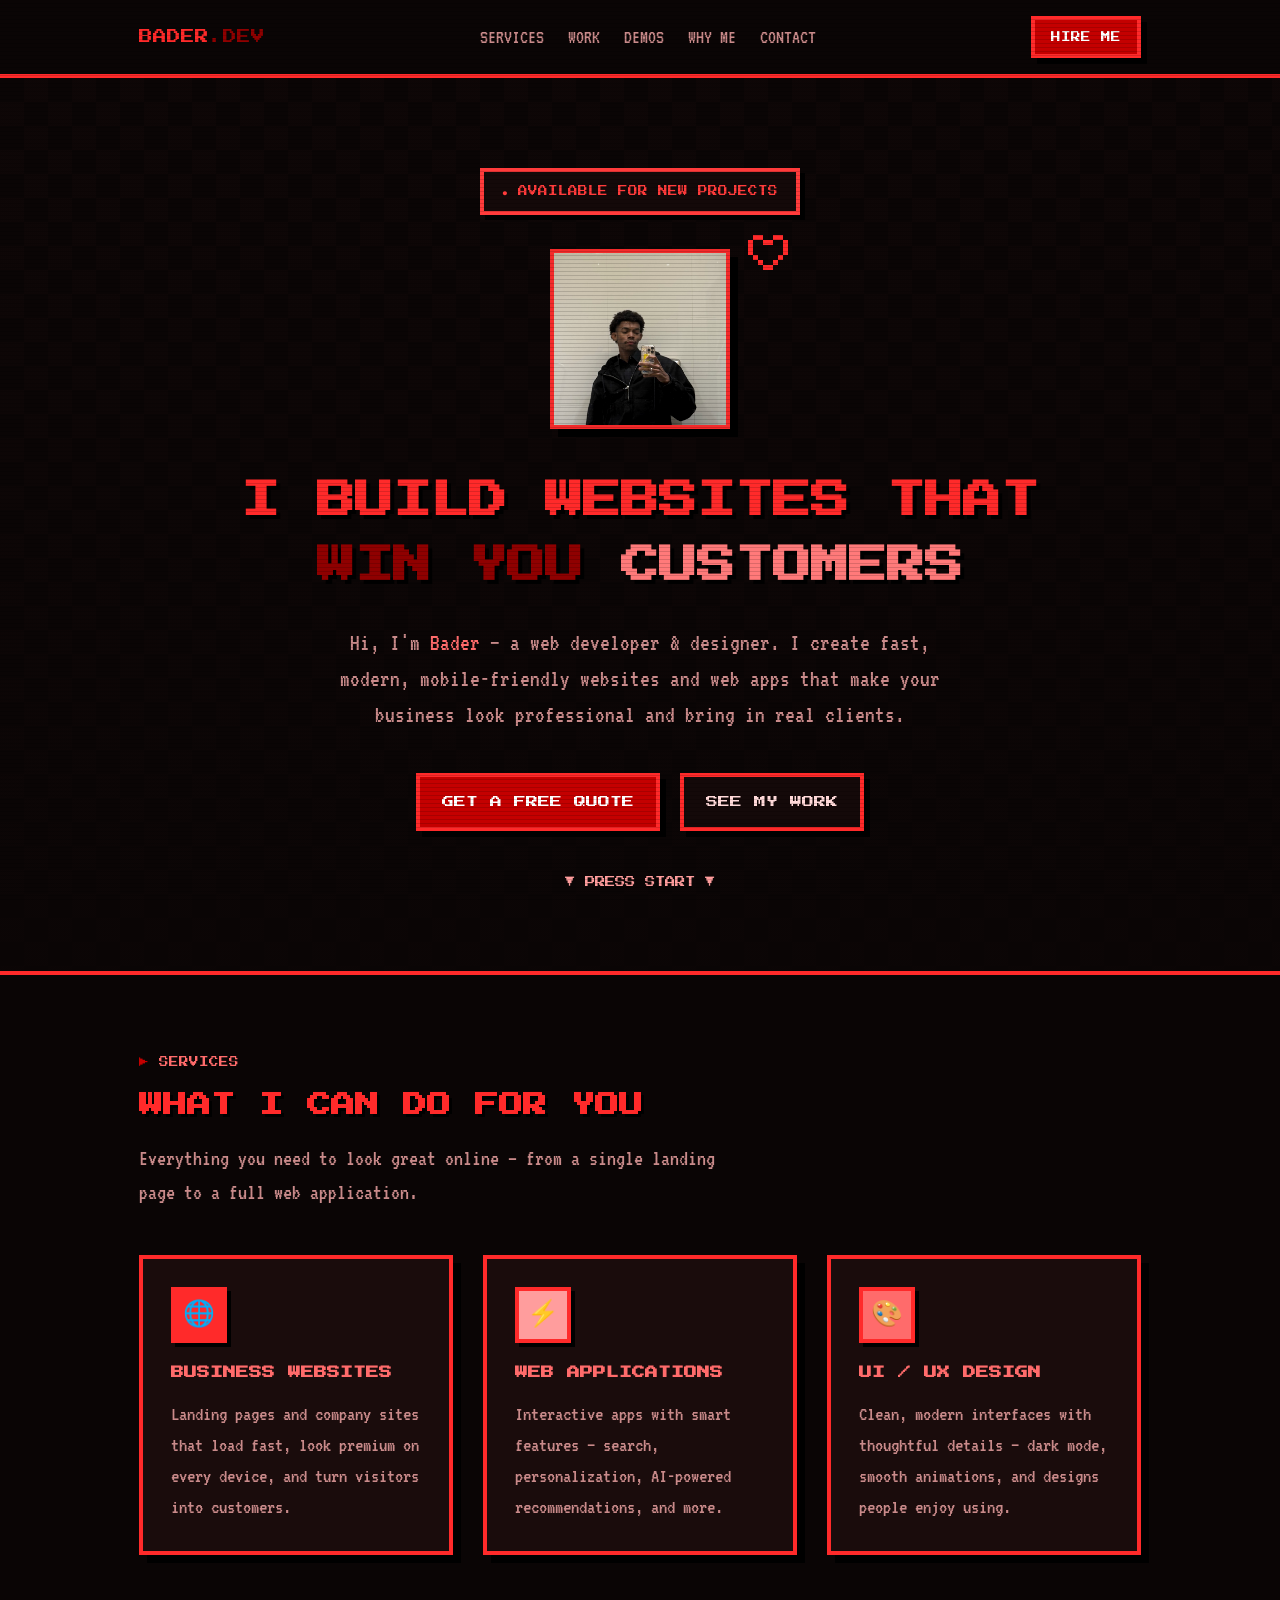
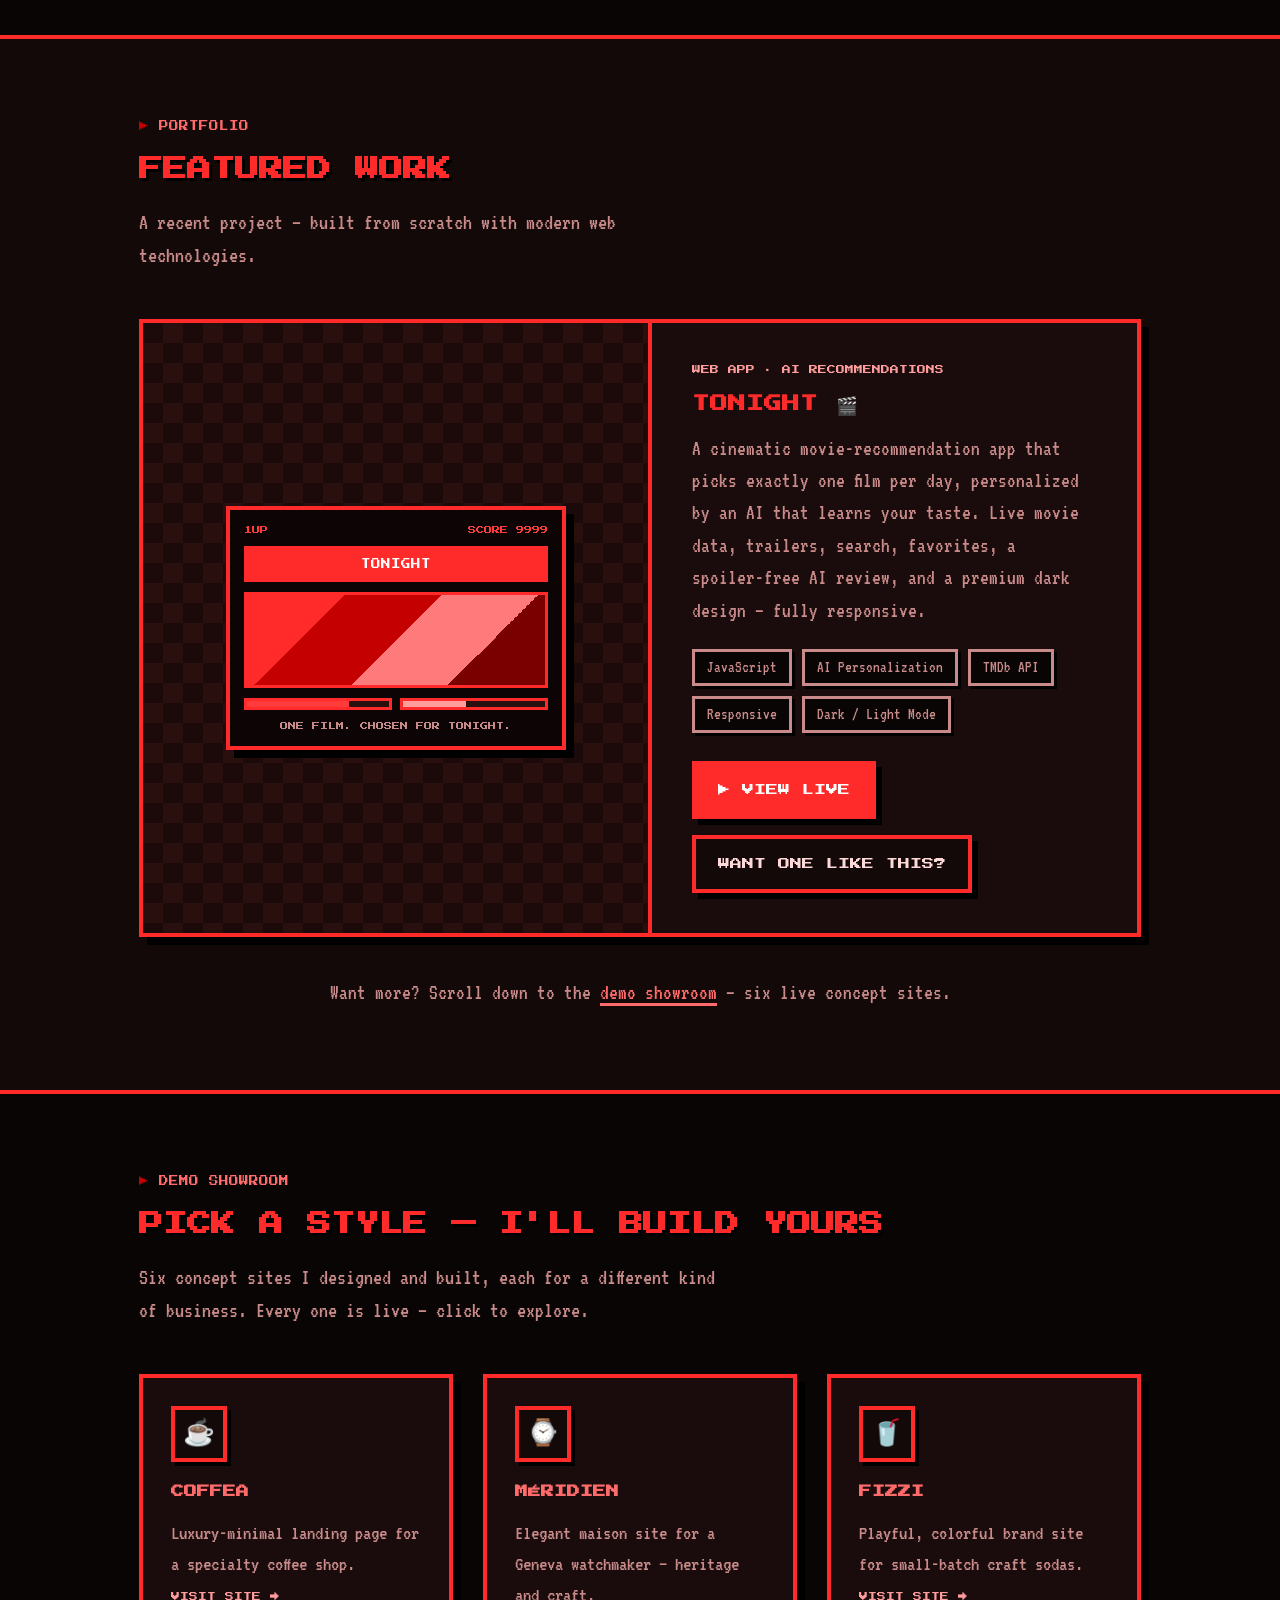
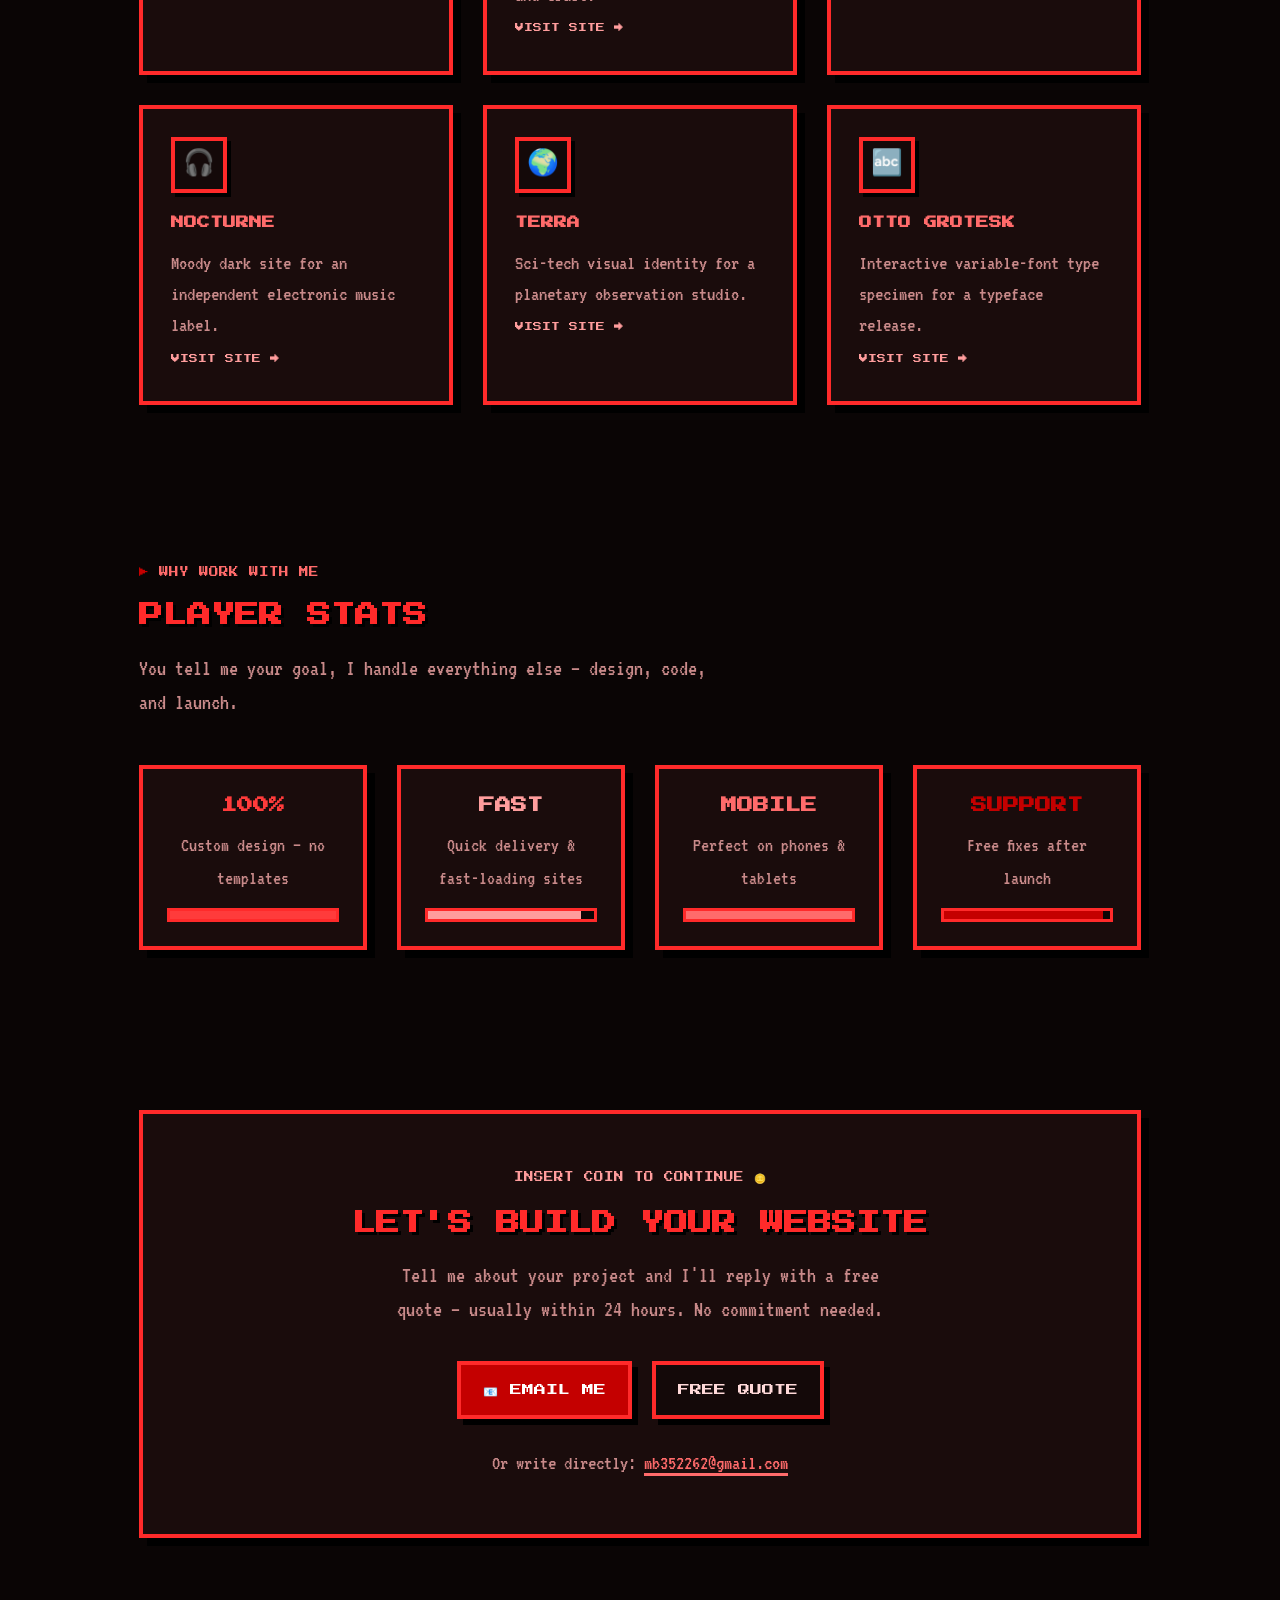
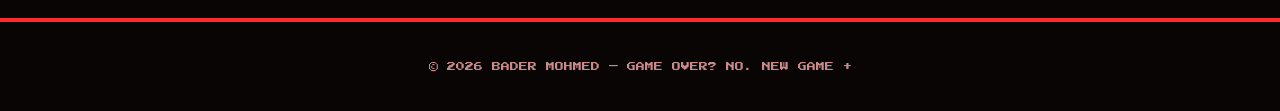
==== commit ff2c8be0: "Update contact email to mb352262@gmail.com Co-Authored-By: Claude Fable 5 <noreply@anthropic.com>" ====
--- a/index.html
+++ b/index.html
@@ -465,10 +465,10 @@
       <h2>LET'S BUILD YOUR WEBSITE</h2>
       <p>Tell me about your project and I'll reply with a free quote — usually within 24 hours. No commitment needed.</p>
       <div class="contact-actions">
-        <a class="btn btn-primary" href="mailto:gurashi02@gmail.com?subject=Website%20project%20inquiry">📧 Email me</a>
-        <a class="btn btn-ghost" href="mailto:gurashi02@gmail.com?subject=Free%20quote%20request&body=Hi%20Bader%2C%0A%0AI%20need%20a%20website%20for...">Free quote</a>
-      </div>
-      <div class="email-line">Or write directly: <a href="mailto:gurashi02@gmail.com">gurashi02@gmail.com</a></div>
+        <a class="btn btn-primary" href="mailto:mb352262@gmail.com?subject=Website%20project%20inquiry">📧 Email me</a>
+        <a class="btn btn-ghost" href="mailto:mb352262@gmail.com?subject=Free%20quote%20request&body=Hi%20Bader%2C%0A%0AI%20need%20a%20website%20for...">Free quote</a>
+      </div>
+      <div class="email-line">Or write directly: <a href="mailto:mb352262@gmail.com">mb352262@gmail.com</a></div>
     </div>
   </div>
 </section>
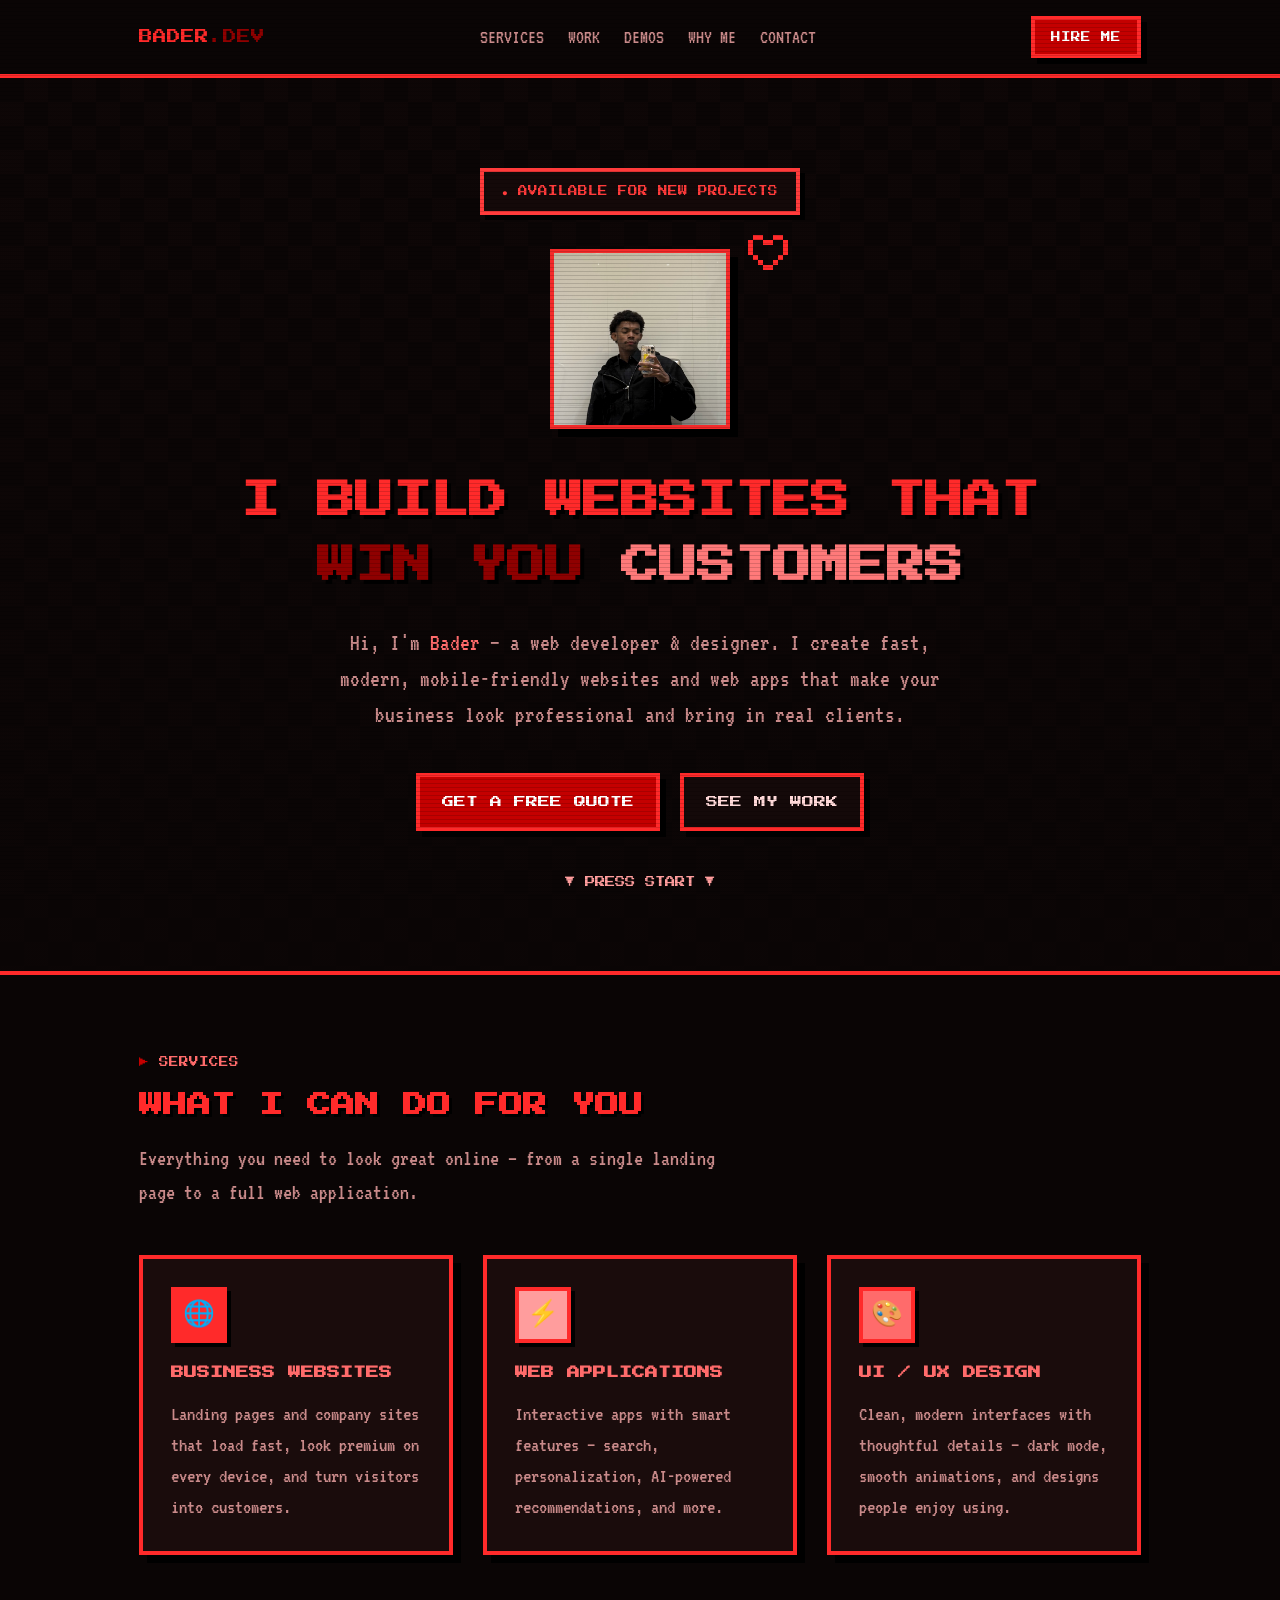
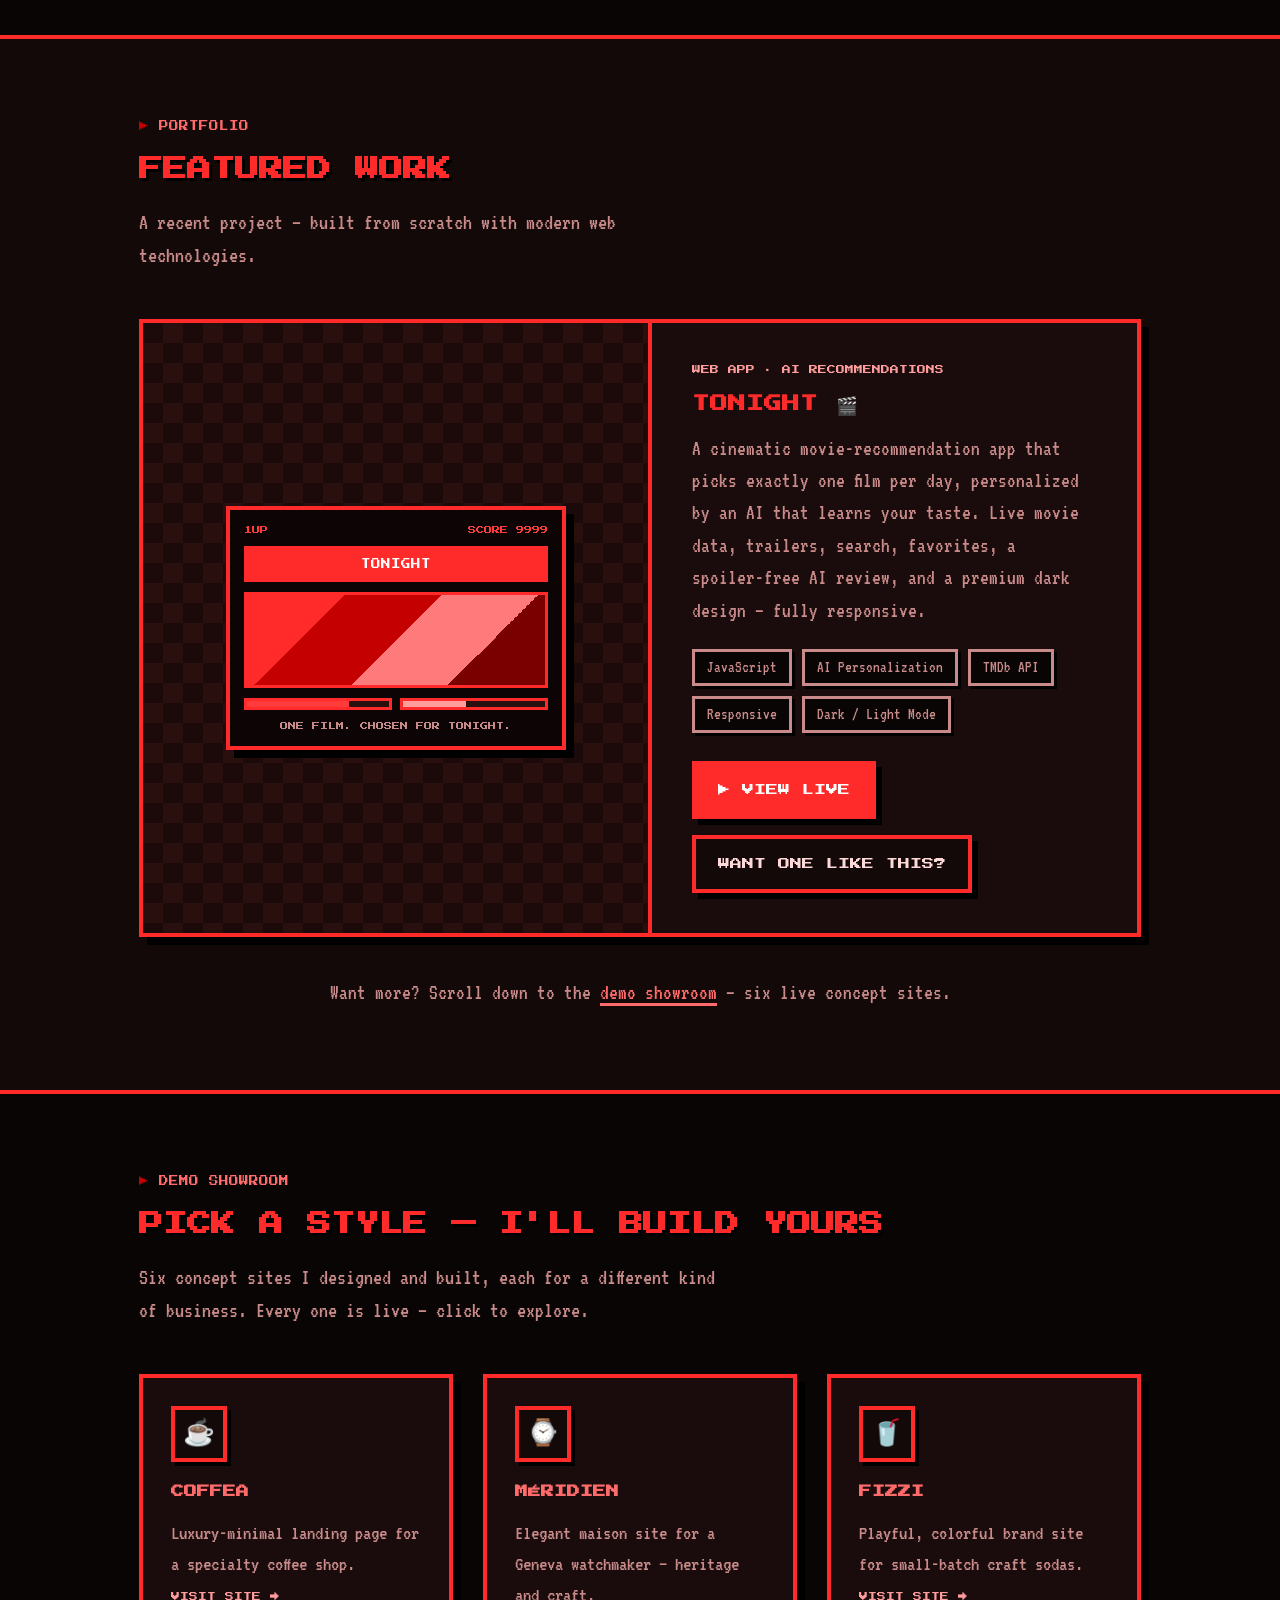
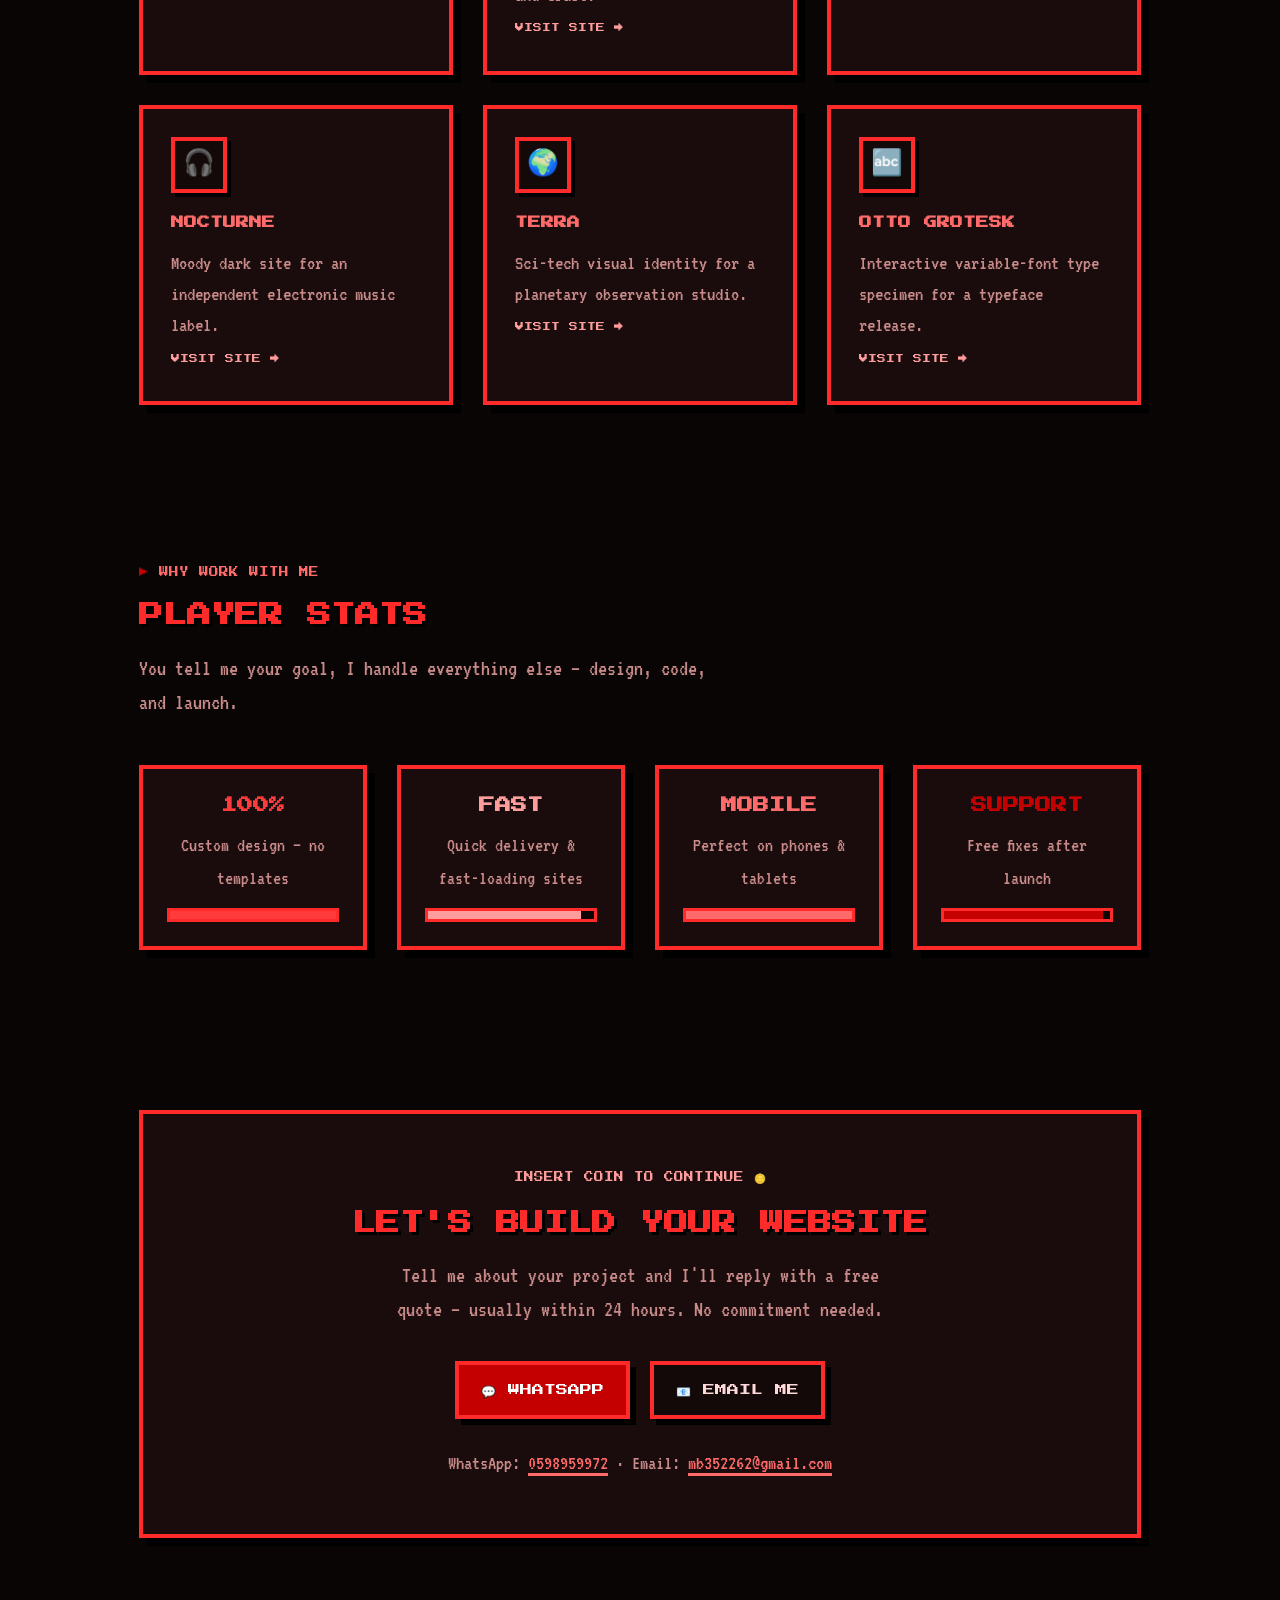
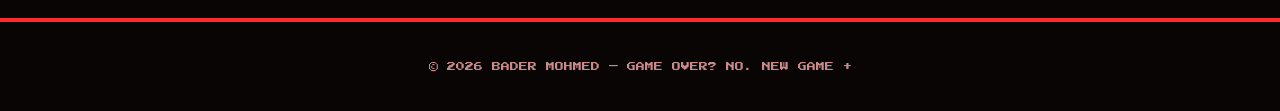
==== commit 57171556: "Add WhatsApp contact button Co-Authored-By: Claude Fable 5 <noreply@anthropic.com>" ====
--- a/index.html
+++ b/index.html
@@ -465,10 +465,10 @@
       <h2>LET'S BUILD YOUR WEBSITE</h2>
       <p>Tell me about your project and I'll reply with a free quote — usually within 24 hours. No commitment needed.</p>
       <div class="contact-actions">
-        <a class="btn btn-primary" href="mailto:mb352262@gmail.com?subject=Website%20project%20inquiry">📧 Email me</a>
-        <a class="btn btn-ghost" href="mailto:mb352262@gmail.com?subject=Free%20quote%20request&body=Hi%20Bader%2C%0A%0AI%20need%20a%20website%20for...">Free quote</a>
-      </div>
-      <div class="email-line">Or write directly: <a href="mailto:mb352262@gmail.com">mb352262@gmail.com</a></div>
+        <a class="btn btn-primary" href="https://wa.me/966598959972?text=%D9%85%D8%B1%D8%AD%D8%A8%D8%A7%20%D8%A8%D8%AF%D8%B1%D8%8C%20%D8%A3%D8%A8%D8%BA%D9%89%20%D9%85%D9%88%D9%82%D8%B9%20%D9%84%D9%85%D8%B4%D8%B1%D9%88%D8%B9%D9%8A" target="_blank" rel="noopener">💬 WhatsApp</a>
+        <a class="btn btn-ghost" href="mailto:mb352262@gmail.com?subject=Website%20project%20inquiry">📧 Email me</a>
+      </div>
+      <div class="email-line">WhatsApp: <a href="https://wa.me/966598959972">0598959972</a> · Email: <a href="mailto:mb352262@gmail.com">mb352262@gmail.com</a></div>
     </div>
   </div>
 </section>
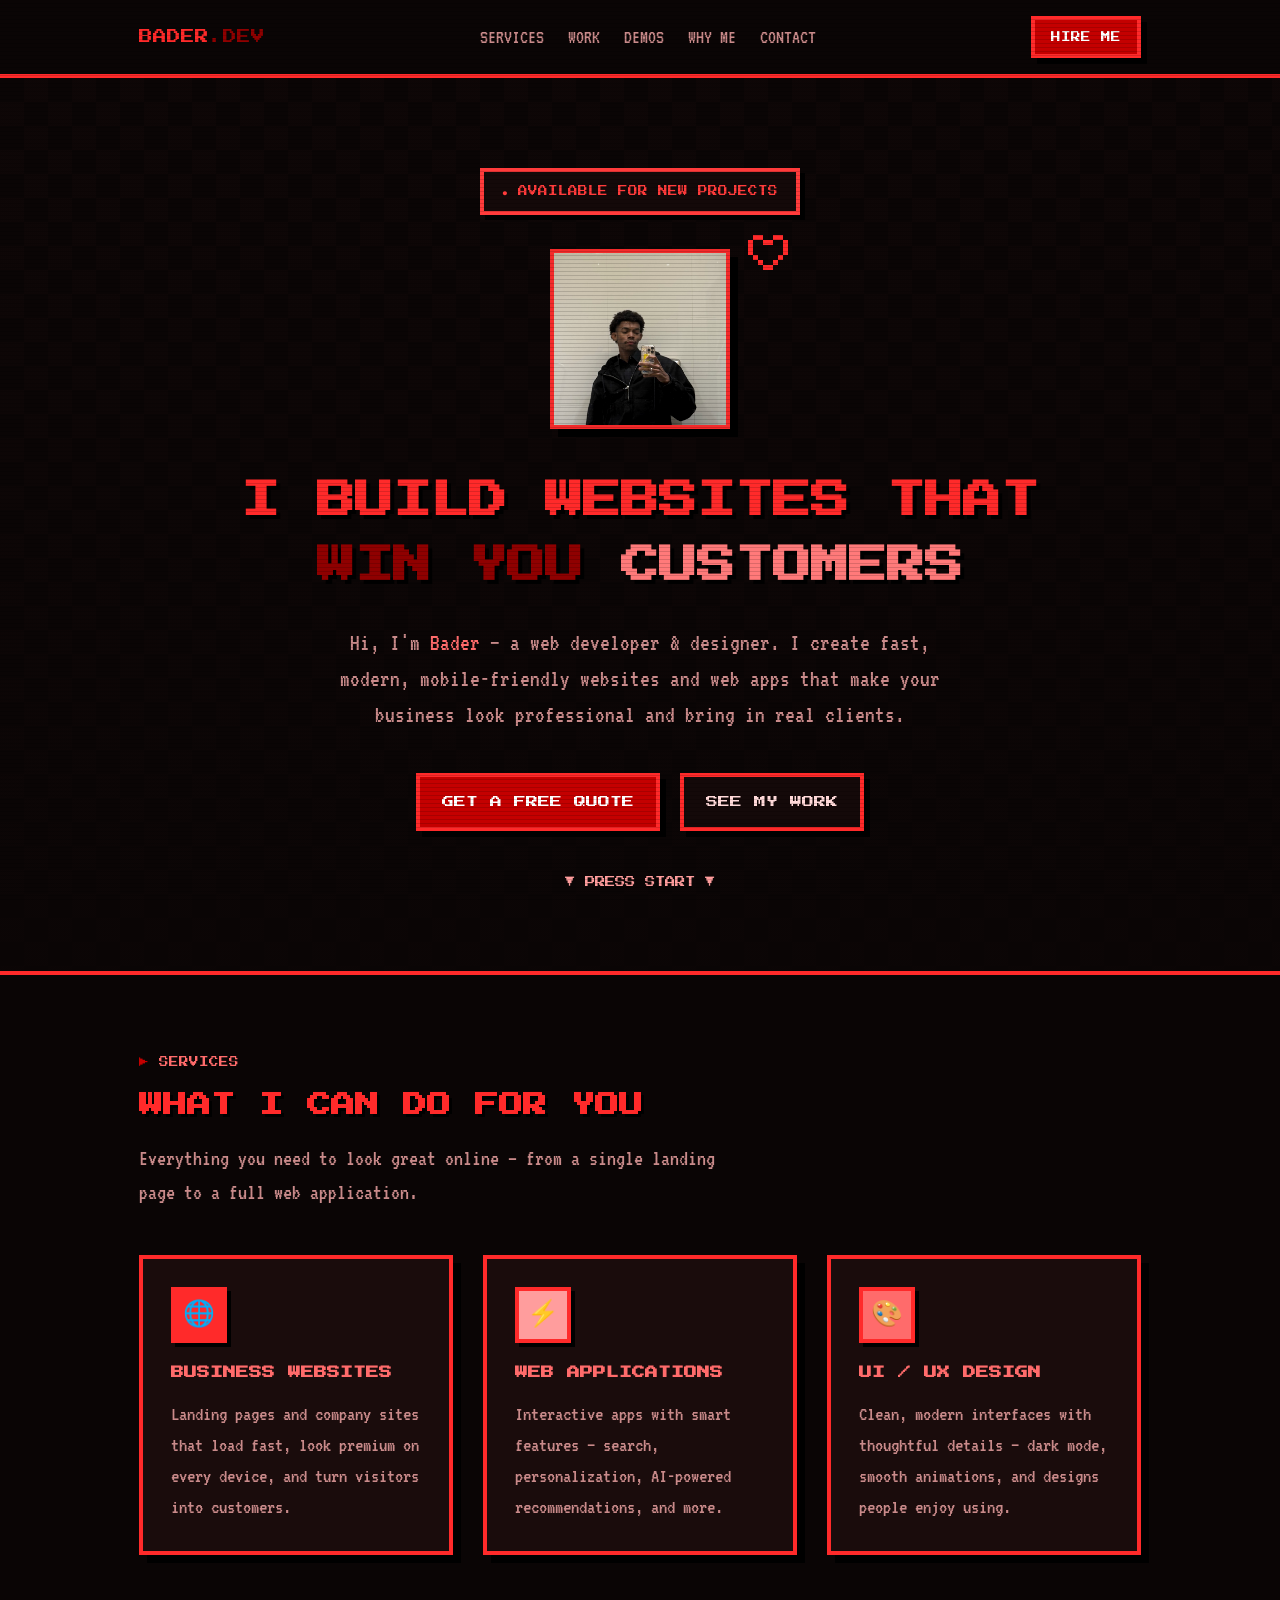
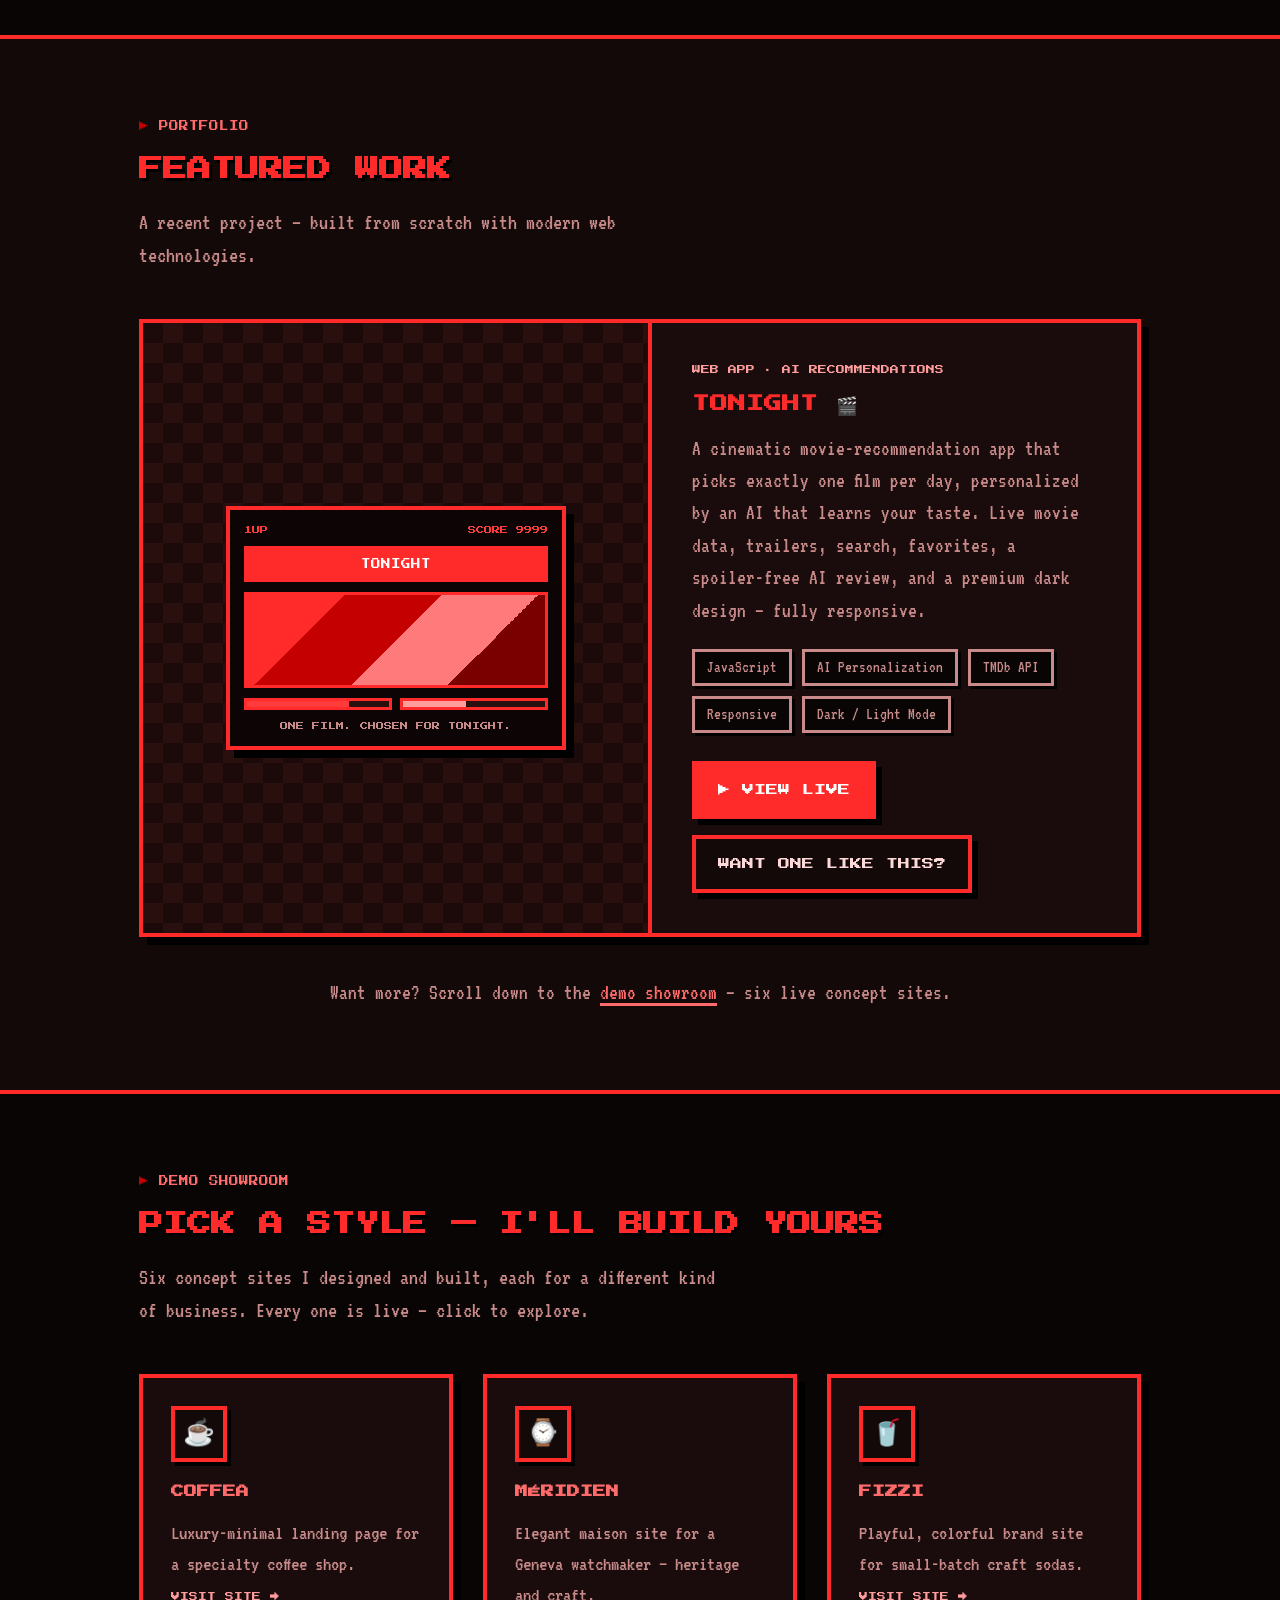
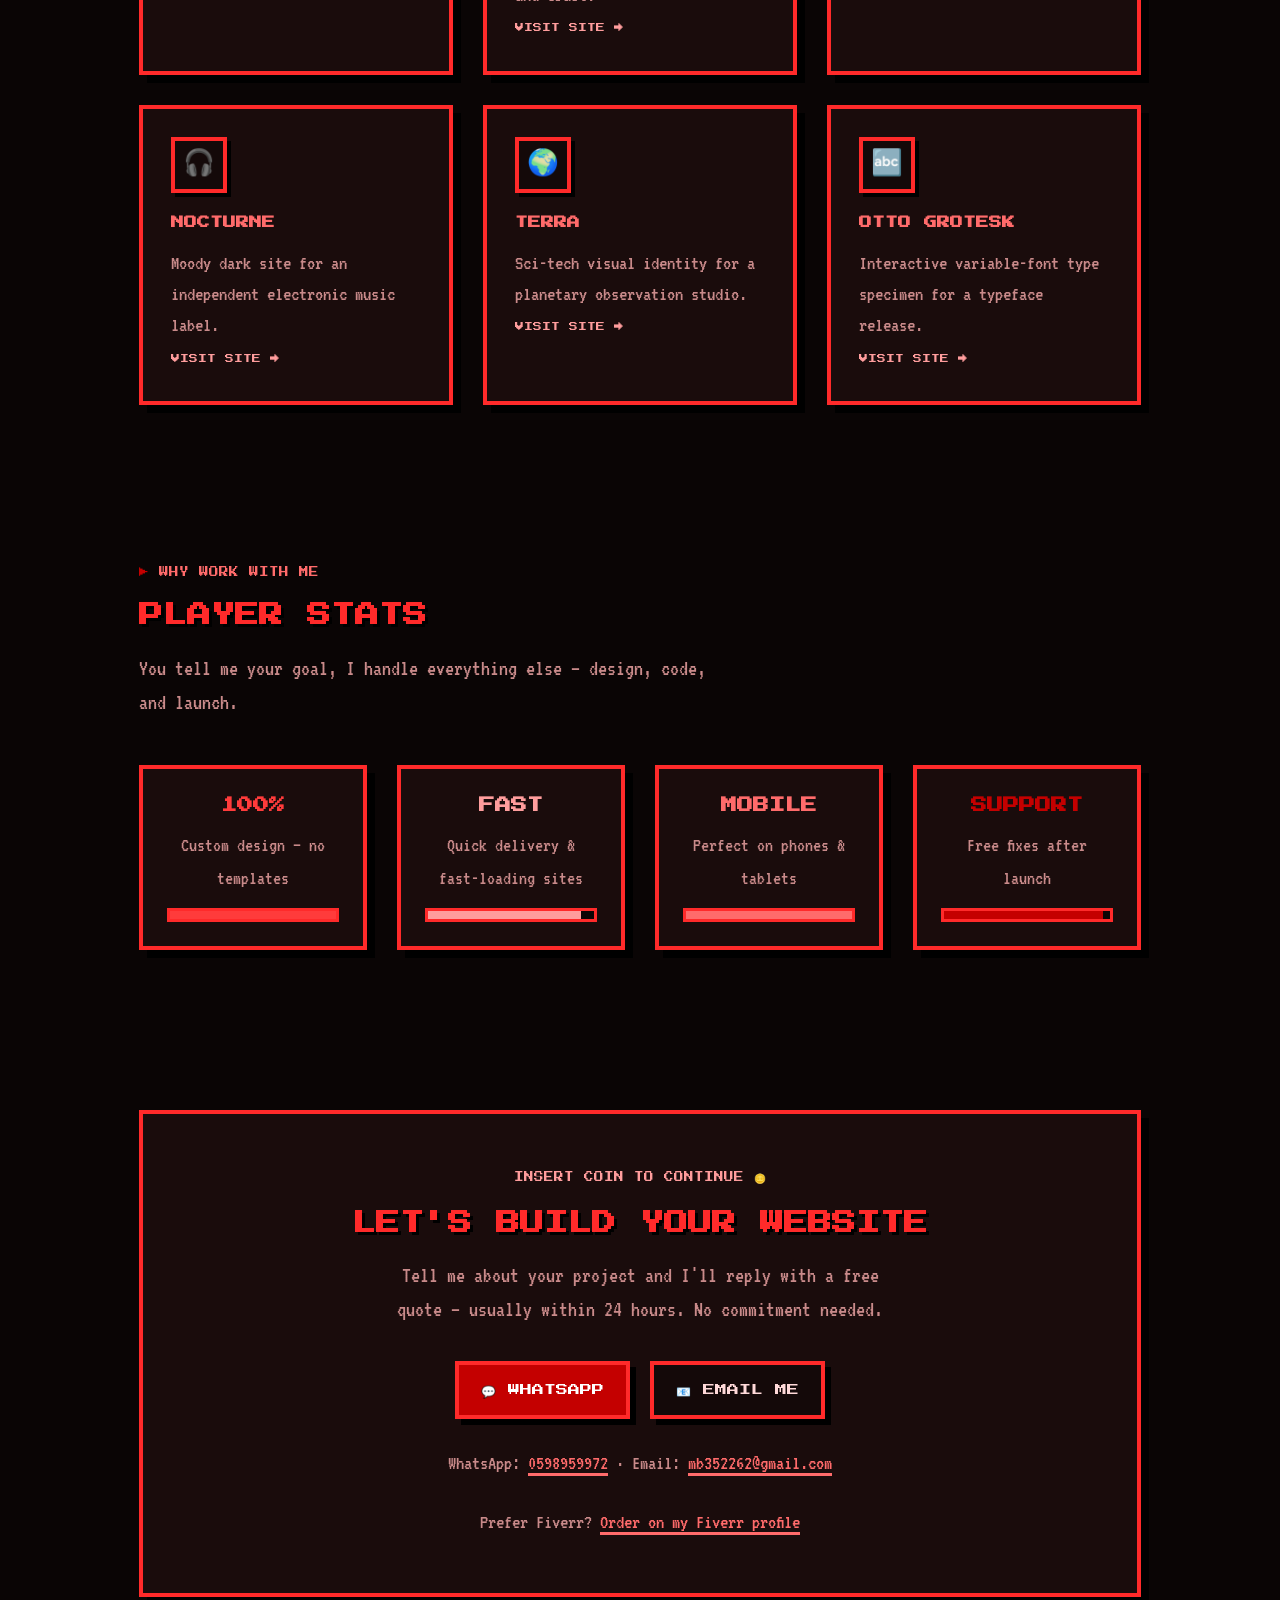
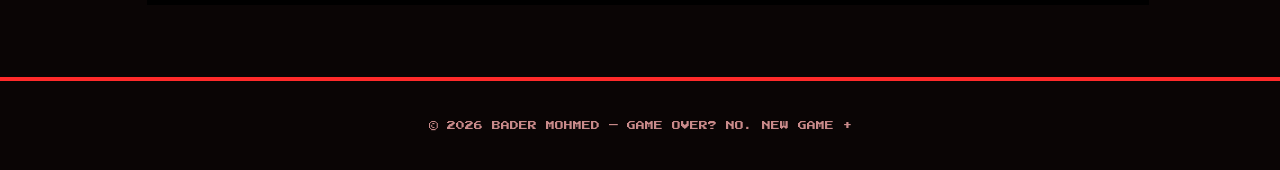
==== commit b4299bb3: "Add Fiverr profile link to contact section Co-Authored-By: Claude Fable 5 <noreply@anthropic.com>" ====
--- a/index.html
+++ b/index.html
@@ -469,6 +469,7 @@
         <a class="btn btn-ghost" href="mailto:mb352262@gmail.com?subject=Website%20project%20inquiry">📧 Email me</a>
       </div>
       <div class="email-line">WhatsApp: <a href="https://wa.me/966598959972">0598959972</a> · Email: <a href="mailto:mb352262@gmail.com">mb352262@gmail.com</a></div>
+      <div class="email-line">Prefer Fiverr? <a href="https://www.fiverr.com/bdr_mohm" target="_blank" rel="noopener">Order on my Fiverr profile</a></div>
     </div>
   </div>
 </section>
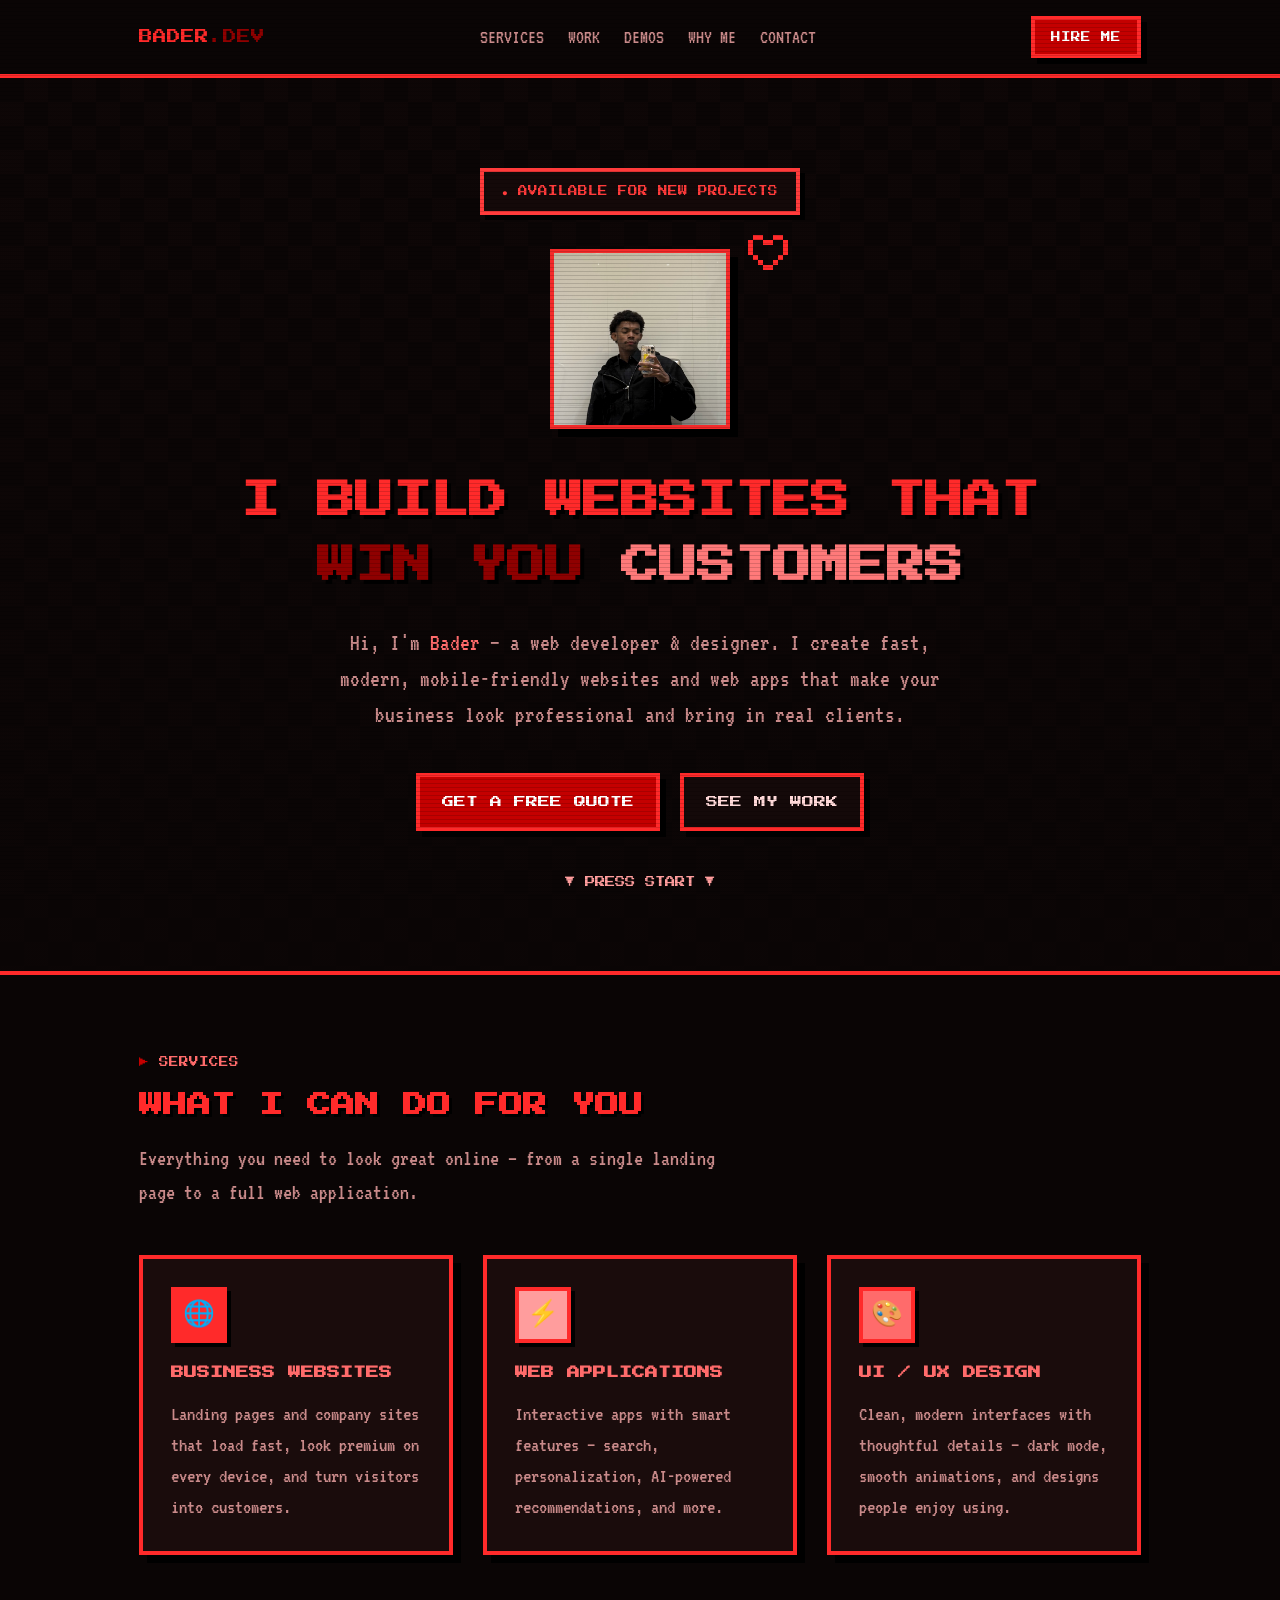
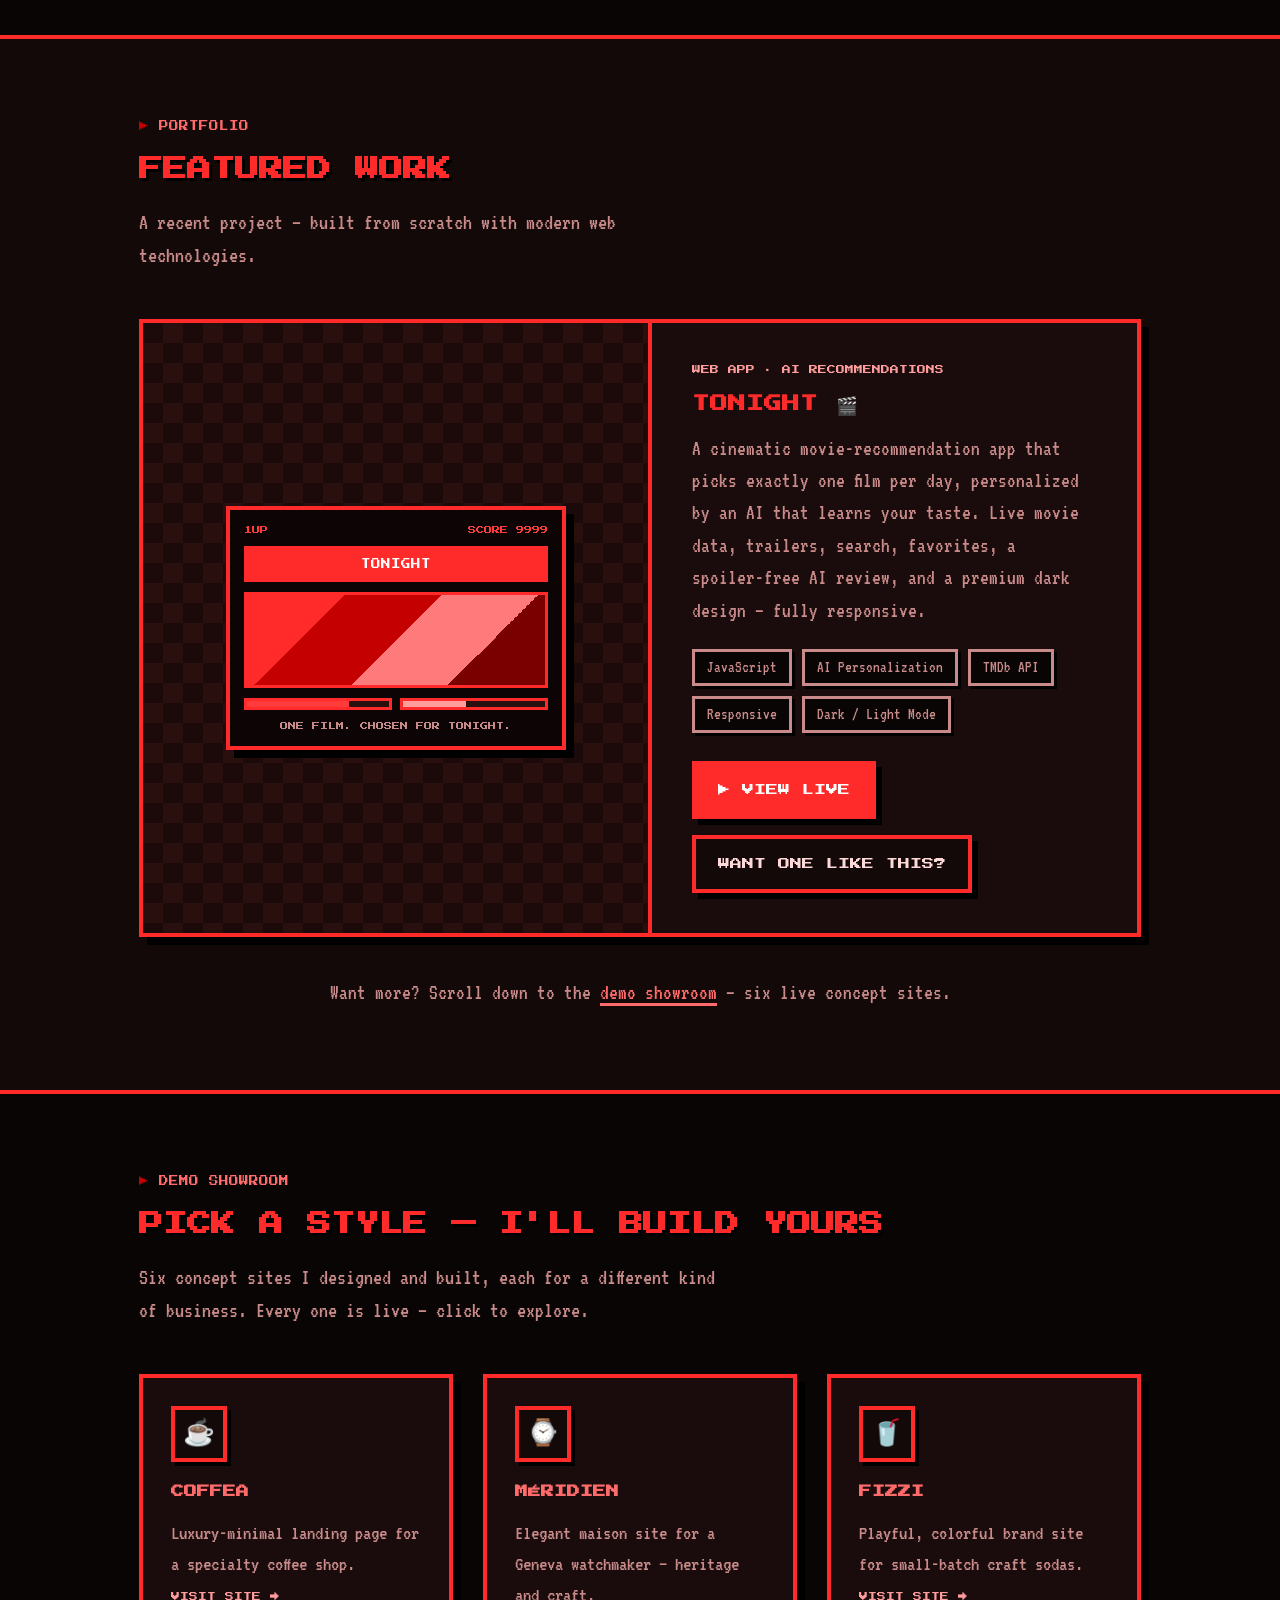
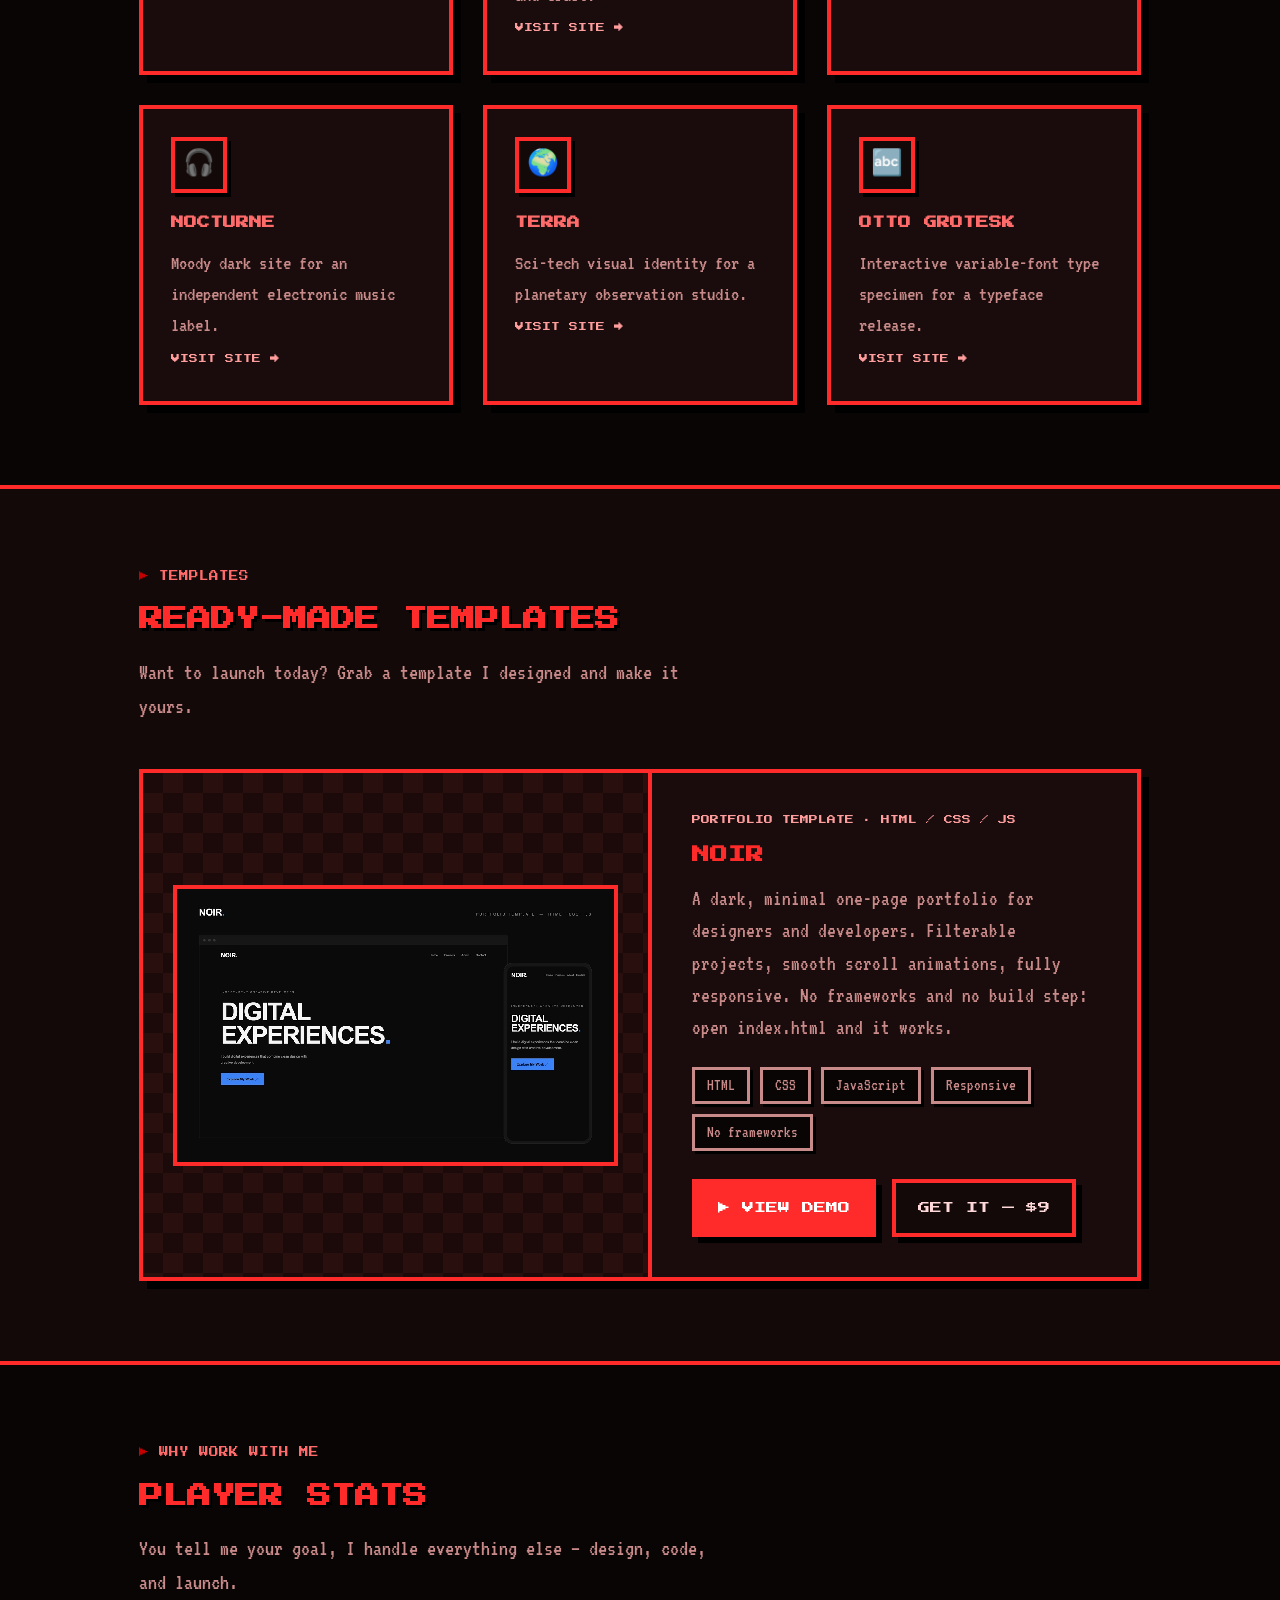
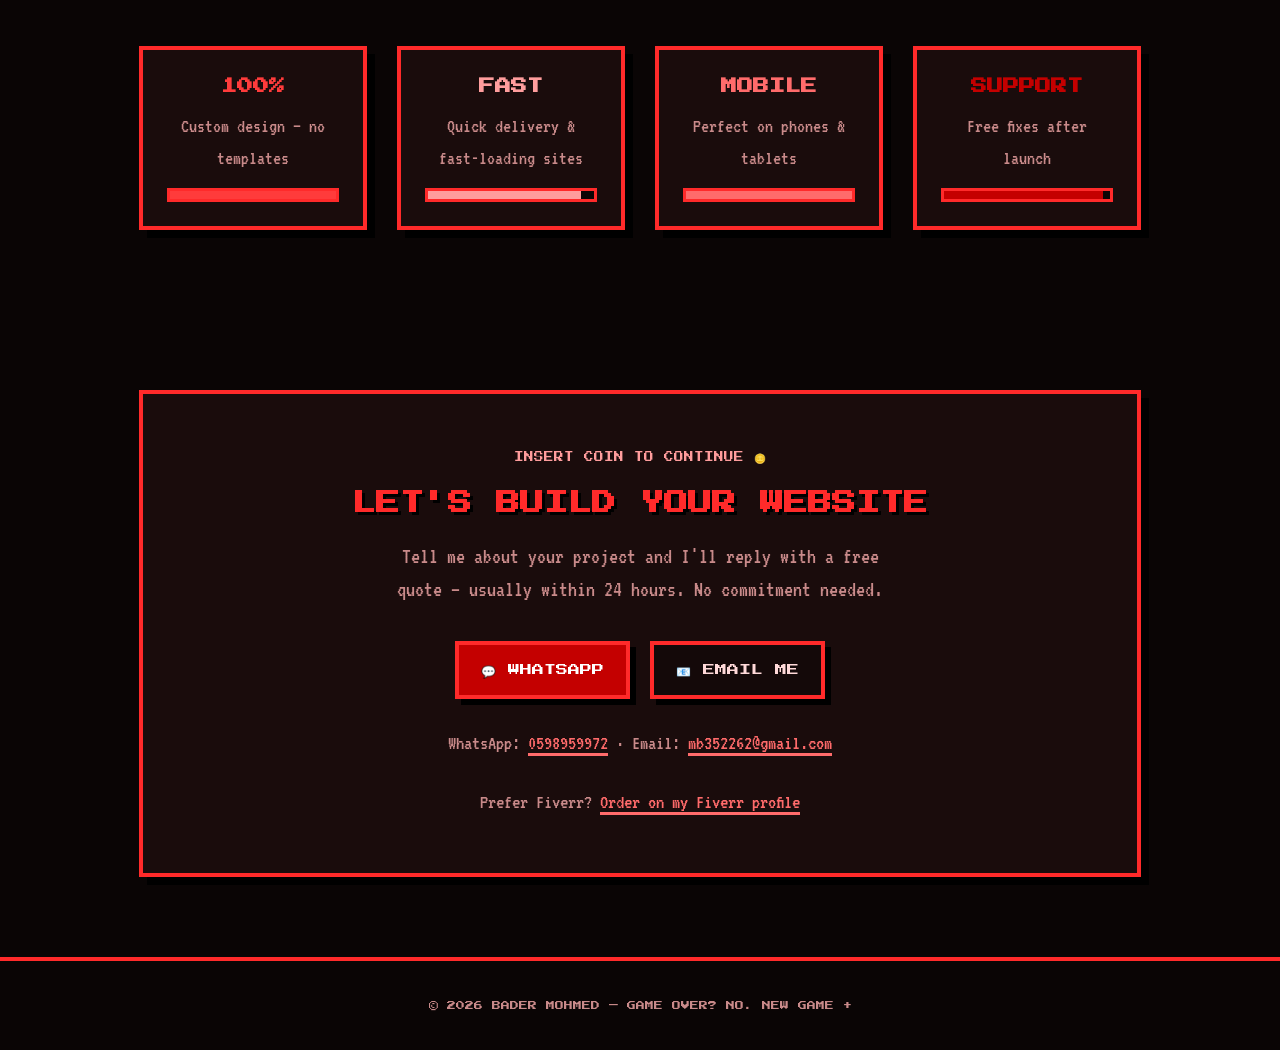
==== commit 36130bfb: "Portfolio: add Templates section for NOIR Co-Authored-By: Claude Opus 5.5 <noreply@anthropic.com>" ====
--- a/index.html
+++ b/index.html
@@ -444,6 +444,37 @@
   </div>
 </section>
 
+<section id="templates" class="work">
+  <div class="container">
+    <div class="section-tag">Templates</div>
+    <h2>READY-MADE TEMPLATES</h2>
+    <p class="section-sub">Want to launch today? Grab a template I designed and make it yours.</p>
+
+    <div class="project px-box">
+      <div class="project-visual">
+        <img src="noir-template/cover.jpg" alt="NOIR portfolio template on desktop and mobile" style="width:100%; display:block; border:4px solid var(--border);">
+      </div>
+      <div class="project-info">
+        <div class="kind">PORTFOLIO TEMPLATE · HTML / CSS / JS</div>
+        <h3>NOIR</h3>
+        <p>
+          A dark, minimal one-page portfolio for designers and developers.
+          Filterable projects, smooth scroll animations, fully responsive.
+          No frameworks and no build step: open index.html and it works.
+        </p>
+        <div class="tags">
+          <span>HTML</span><span>CSS</span><span>JavaScript</span>
+          <span>Responsive</span><span>No frameworks</span>
+        </div>
+        <div class="project-actions">
+          <a class="btn btn-secondary" href="https://ninety9999.github.io/noir-template/" target="_blank" rel="noopener">▶ View demo</a>
+          <a class="btn btn-ghost" href="https://badrrdev.gumroad.com/l/noir" target="_blank" rel="noopener">Get it — $9</a>
+        </div>
+      </div>
+    </div>
+  </div>
+</section>
+
 <section id="why">
   <div class="container">
     <div class="section-tag">Why work with me</div>
